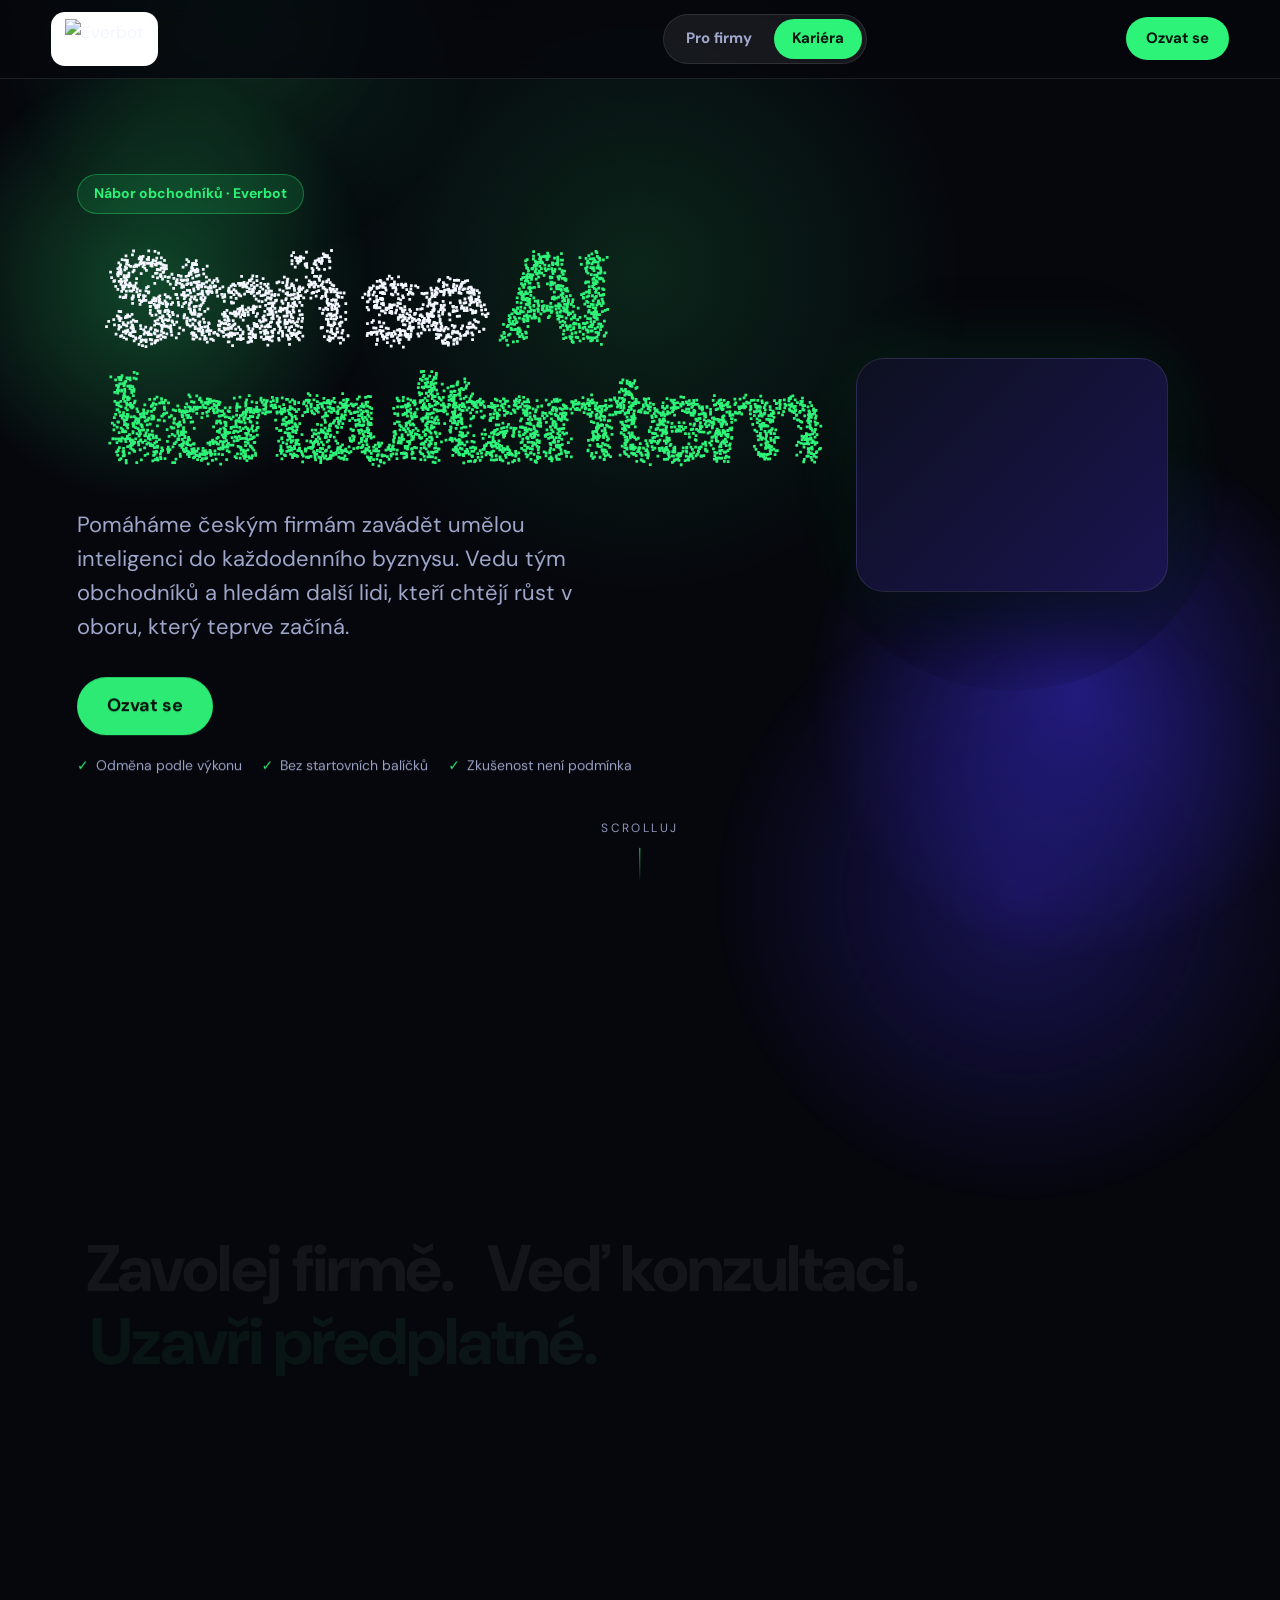
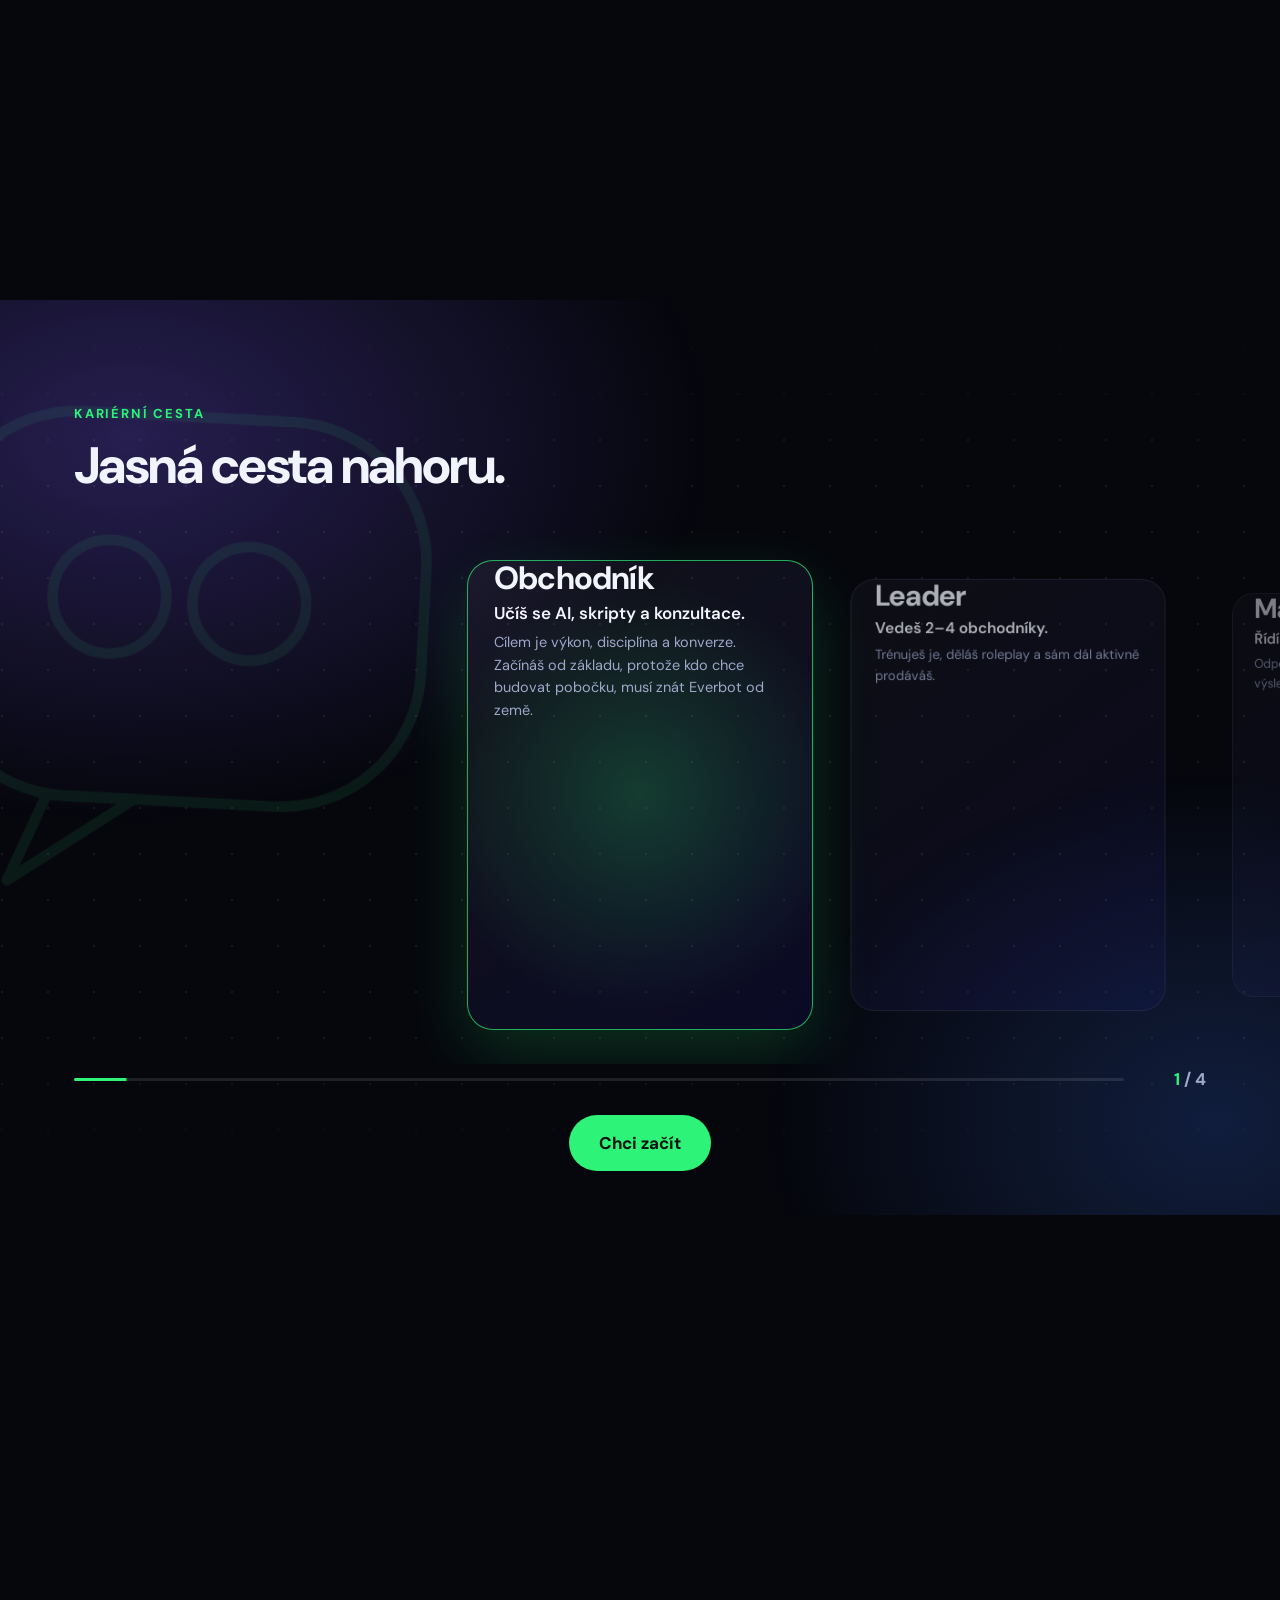
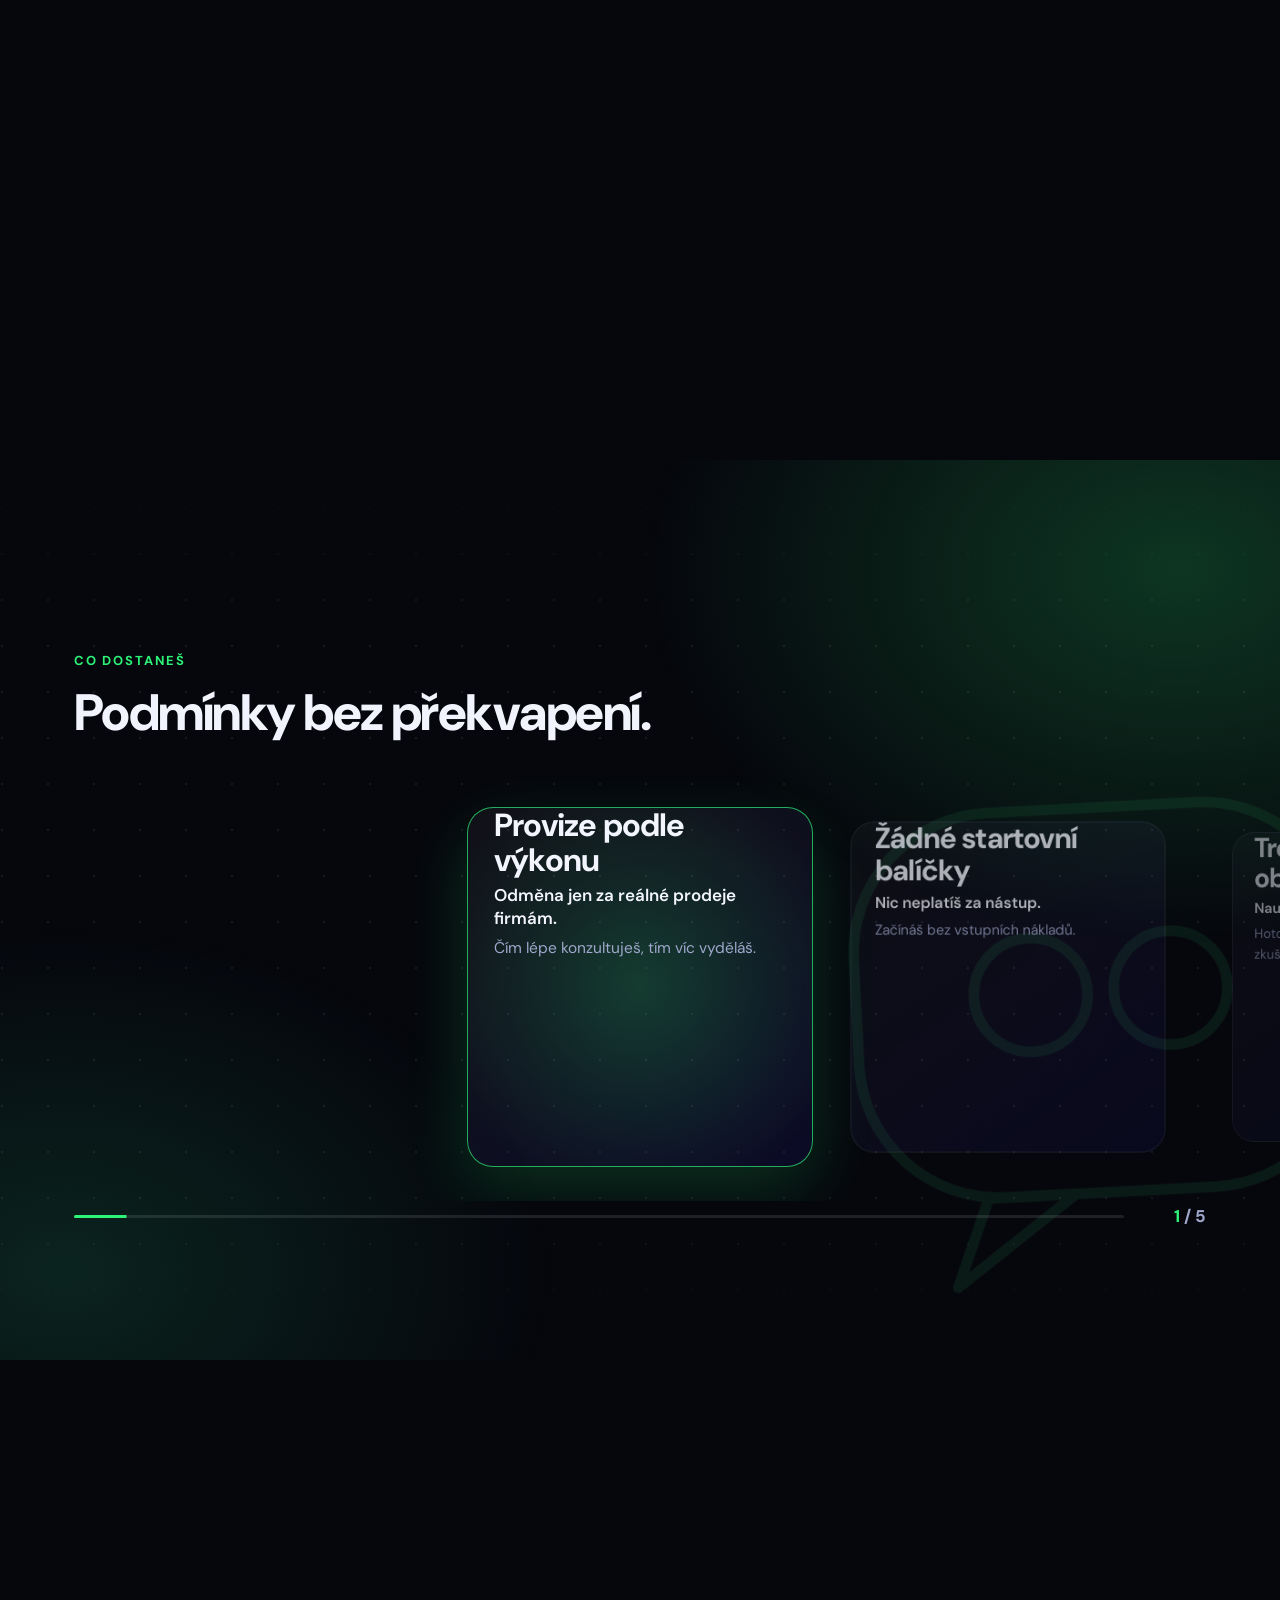
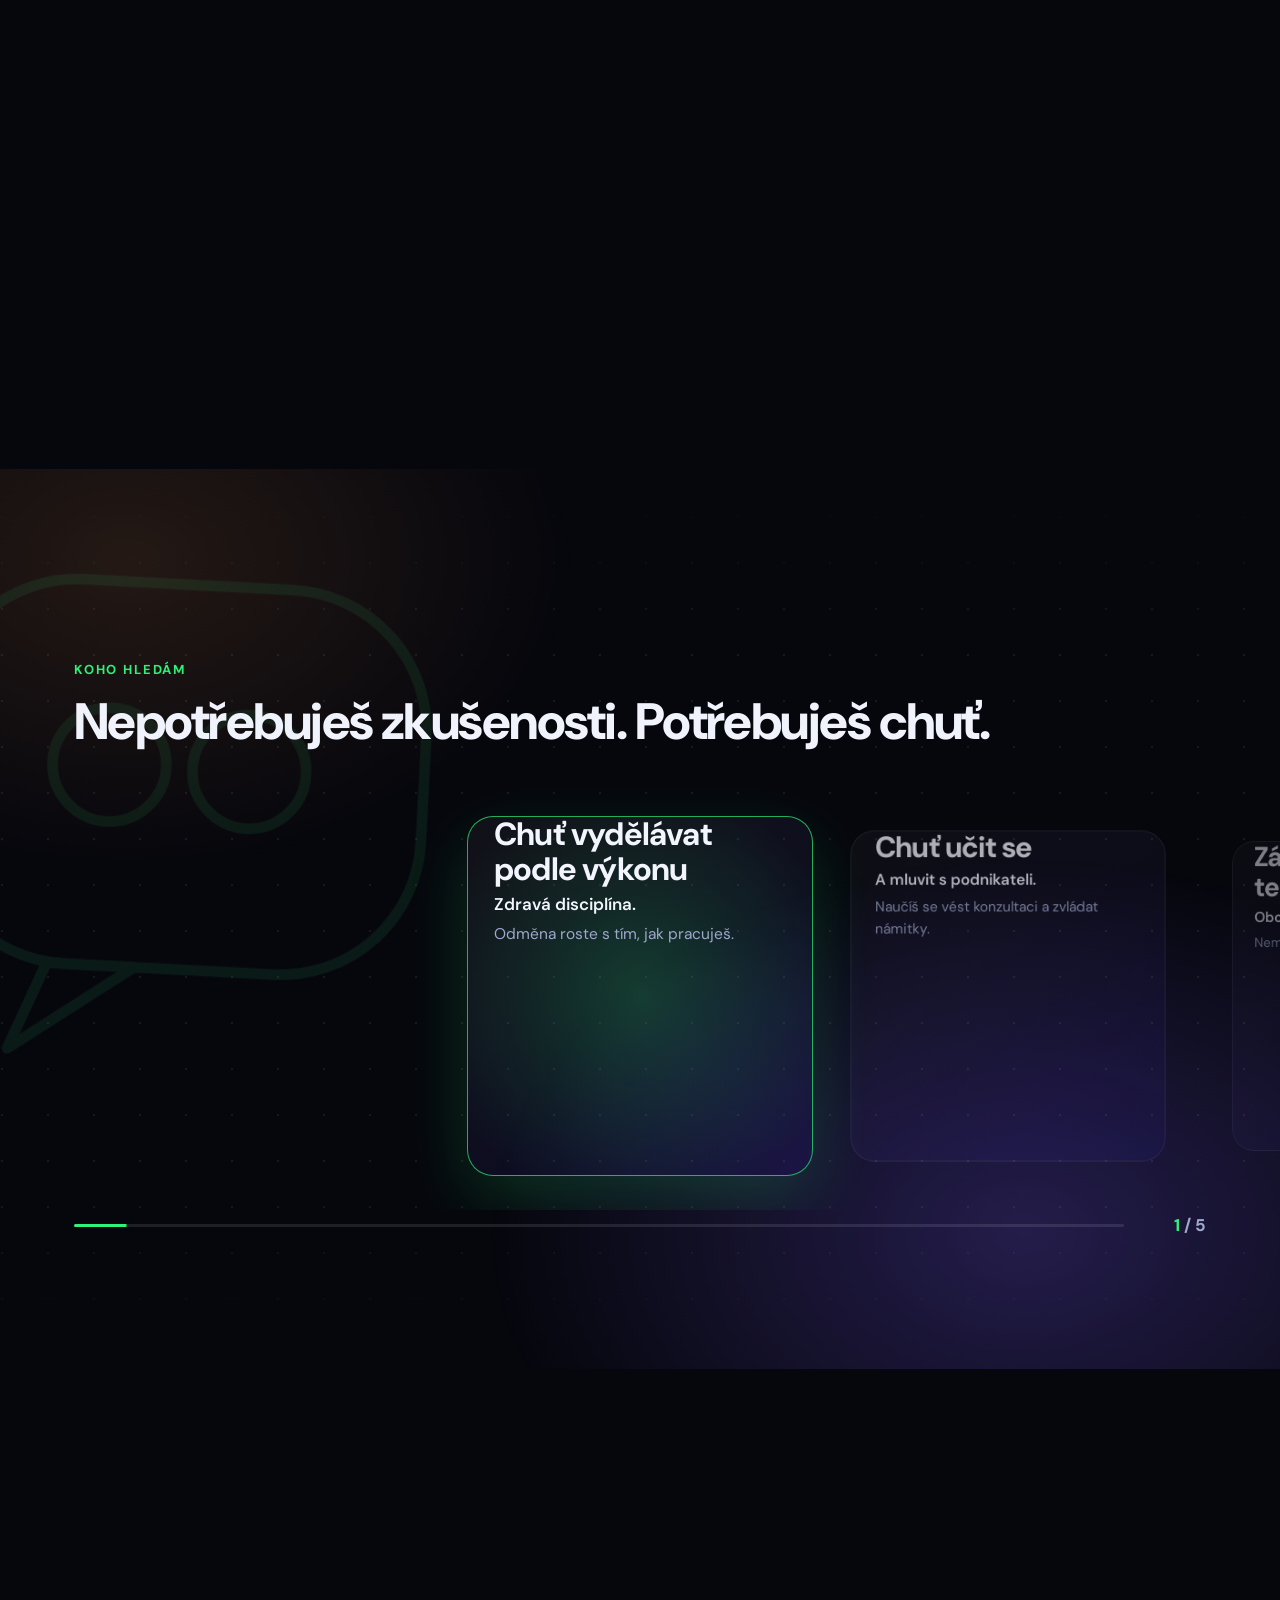
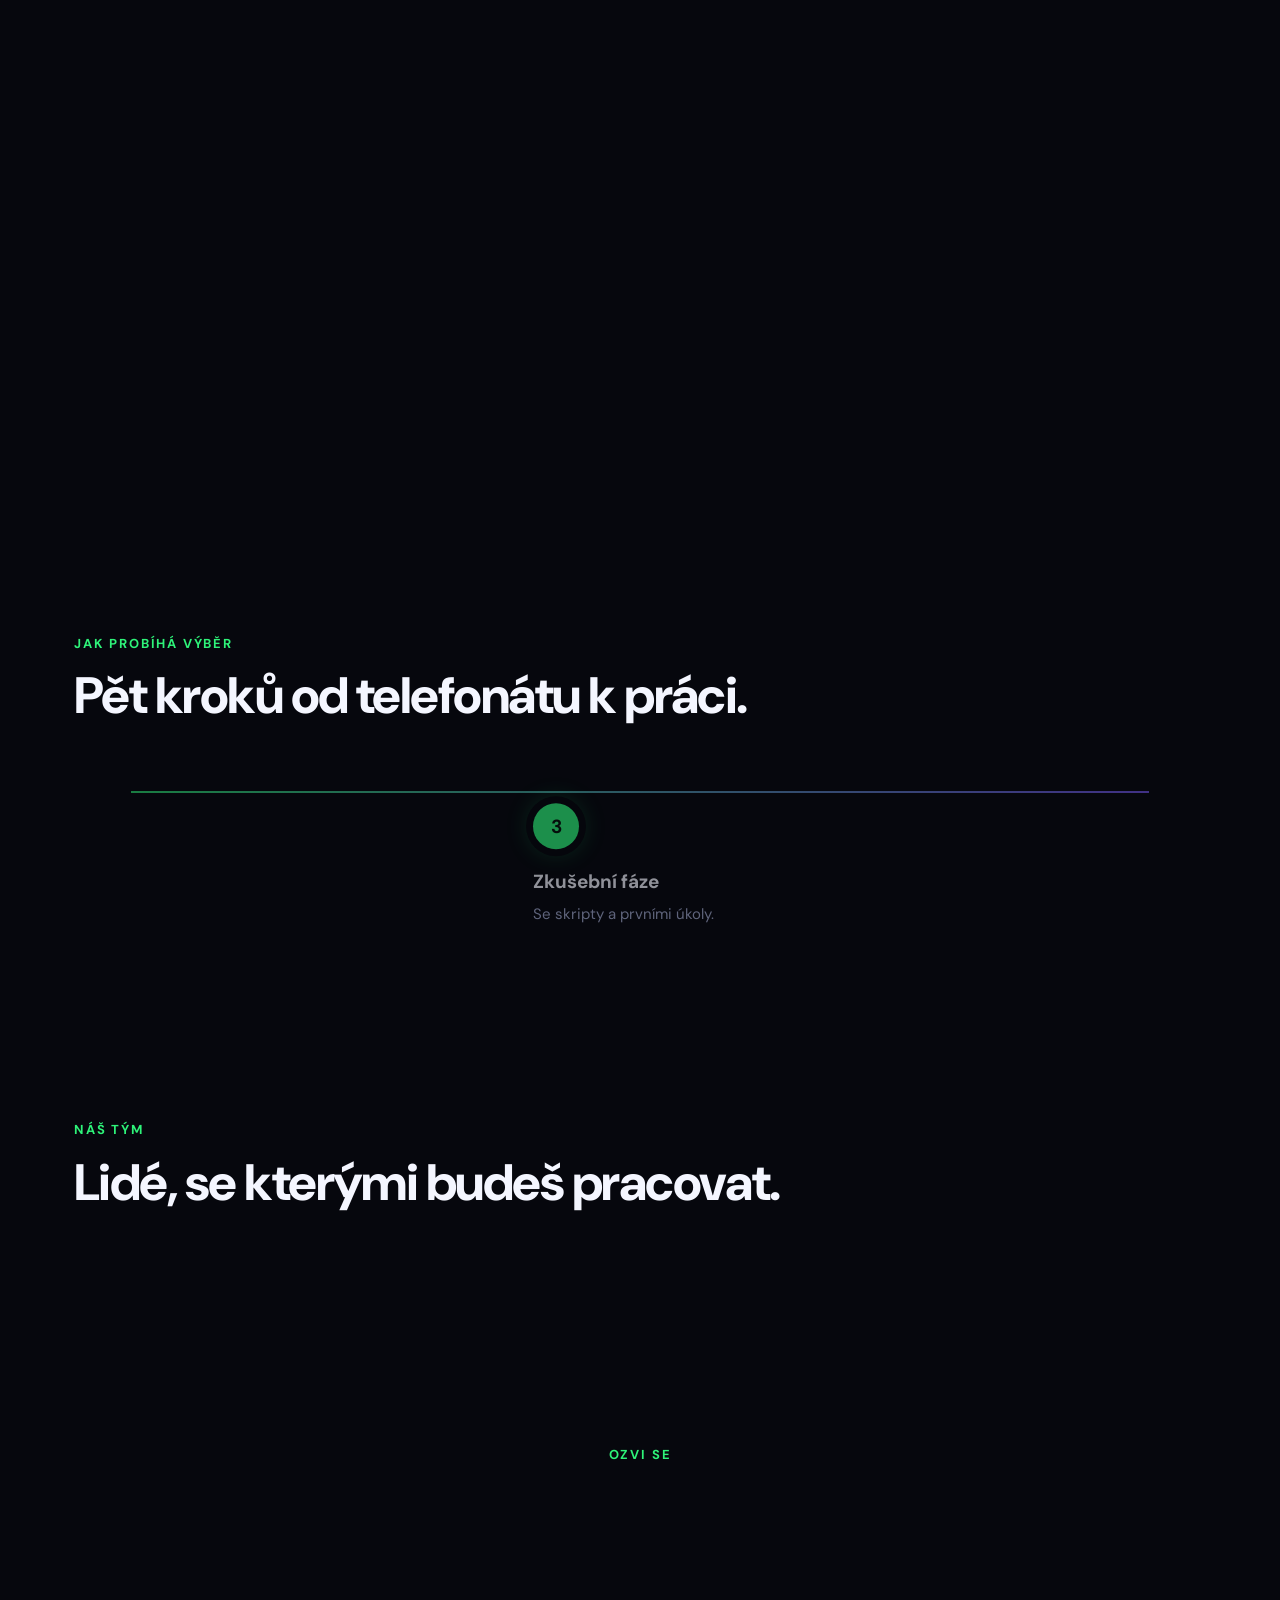
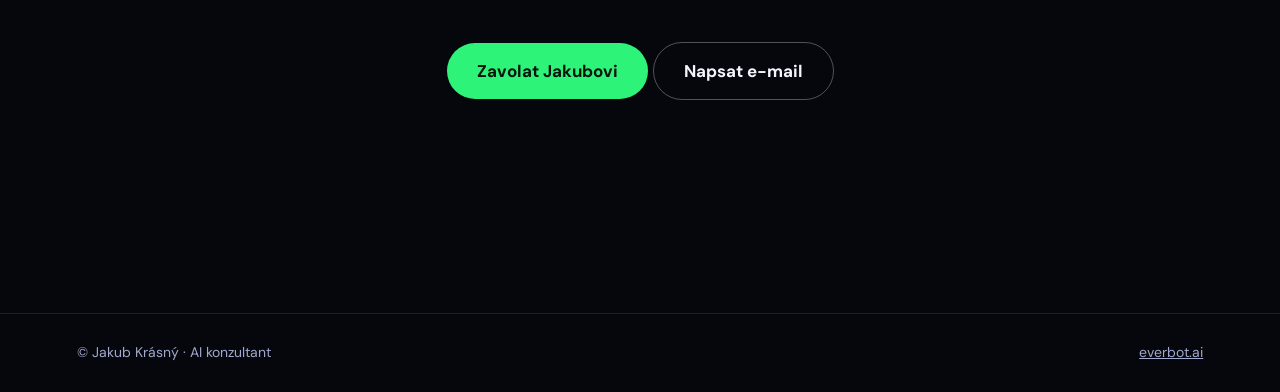
==== nabor/index.html @ e1b6919c "AI úvodní efekty: 3 přepracován (terminál + difuze fotky), nové 4 (prompt + streamování) a 5 (neuron" ====
<!doctype html>
<html lang="cs">
<head>
<script>document.documentElement.className="js"+(matchMedia("(prefers-reduced-motion: reduce)").matches?"":" fx");setTimeout(function(){var d=document.documentElement;if(d.classList.contains("fx")&&!d.classList.contains("fx-ok")){d.classList.add("fx-done");var h=document.querySelector(".hero");h&&h.classList.add("nm-on")}},7000)</script>
<meta charset="utf-8">
<meta name="viewport" content="width=device-width,initial-scale=1">
<title>Kariéra obchodníka v Everbotu | Jakub Krásný</title>
<meta name="description" content="Staň se AI konzultantem v Everbotu. Provizní odměna, žádné startovní balíčky, trénink a vedení. Ozvi se Jakubovi Krásnému.">
<link rel="preconnect" href="https://fonts.googleapis.com">
<link href="https://fonts.googleapis.com/css2?family=DM+Sans:opsz,wght@9..40,400;9..40,500;9..40,700;9..40,800&display=swap" rel="stylesheet">
<link rel="stylesheet" href="../style.css?v=1792840269">
</head>
<body class="career">
<div class="glow" id="glow"></div>
<div class="bgorb bg1"></div><div class="bgorb bg2"></div>
<header class="nav">
  <span class="brand"><span class="logo-pill"><img src="https://cdn.prod.website-files.com/687a7aa5675f8808a9abb066/6a19b7c041368805d1714b89_Group%2015725.svg" alt="Everbot" height="40"></span></span>
  <nav class="tabs" aria-label="Sekce webu"><a href="../">Pro firmy</a><a class="on" href="./">Kariéra</a></nav>
  <a class="btn btn-sm" href="#kontakt">Ozvat se</a>
</header>

<main>
<section class="hero" id="hero">
  <div class="orb o1"></div><div class="orb o2"></div>
  <div class="hero-text">
    <p class="pill" data-r>Nábor obchodníků · Everbot</p>
    <h1 data-r>Staň se <span class="g">AI konzultantem</span></h1>
    <p class="lead" data-r>Pomáháme českým firmám zavádět umělou inteligenci do každodenního byznysu. Vedu tým obchodníků a hledám další lidi, kteří chtějí růst v oboru, který teprve začíná.</p>
    <div data-r><a class="btn" href="#kontakt">Ozvat se</a><ul class="checks"><li>Odměna podle výkonu</li><li>Bez startovních balíčků</li><li>Zkušenost není podmínka</li></ul></div>
  </div>
  <div class="hero-photo" id="heroPhoto">
    <div class="ph"><img src="https://cdn.prod.website-files.com/687a7aa5675f8808a9abb066/6a1e159de09288351db7046e_Foto-1.webp" alt="Tým Everbot" onerror="this.parentNode.classList.add('empty')"></div>
  </div>
  <div class="scroll-cue">Scrolluj</div>
</section>

<section class="scene pin" id="demo">
  <div class="pin-inner">
    <p class="eyebrow">Náplň práce</p>
    <h2 class="big"><span class="w">Zavolej firmě.</span> <span class="w">Veď konzultaci.</span> <span class="w g">Uzavři předplatné.</span></h2>
    <div class="steps">
      <div class="step"><b>1</b><p>Obvoláš firmy a domluvíš s podnikateli online schůzky.</p></div>
      <div class="step"><b>2</b><p>Vedeš konzultace a ukážeš, jak jim Everbot ušetří čas a sníží náklady.</p></div>
      <div class="step"><b>3</b><p>Uzavíráš měsíční předplatná. Čistý konzultační prodej firmám, žádné obcházení domácností ani katalogy.</p></div>
    </div>
  </div>
</section>

<section class="scene railsec aud" id="cesta">
  <p class="eyebrow">Kariérní cesta</p>
  <h2>Jasná cesta nahoru.</h2>
  <div class="rtrack" id="cestatrack"><div class="bt" role="button" tabindex="0"><h3>Obchodník</h3><b>Učíš se AI, skripty a konzultace.</b><p>Cílem je výkon, disciplína a konverze. Začínáš od základu, protože kdo chce budovat pobočku, musí znát Everbot od země.</p></div><div class="bt" role="button" tabindex="0"><h3>Leader</h3><b>Vedeš 2–4 obchodníky.</b><p>Trénuješ je, děláš roleplay a sám dál aktivně prodáváš.</p></div><div class="bt" role="button" tabindex="0"><h3>Manažer pobočky</h3><b>Řídíš tým v regionu.</b><p>Odpovídáš za obrat a máš podíl na výsledcích.</p></div><div class="bt" role="button" tabindex="0"><h3>Partner</h3><b>Vedeš více regionů.</b><p>Rozšiřuješ pobočky a máš strategickou roli v celém Everbotu.</p></div></div>
  <div class="cta"><a class="btn" href="#kontakt">Chci začít</a></div>
</section>

<section class="scene railsec why" id="nabizim">
  <p class="eyebrow">Co dostaneš</p>
  <h2>Podmínky bez překvapení.</h2>
  <div class="rtrack" id="nabtrack"><div class="bt" role="button" tabindex="0"><h3>Provize podle výkonu</h3><b>Odměna jen za reálné prodeje firmám.</b><p>Čím lépe konzultuješ, tím víc vyděláš.</p></div><div class="bt" role="button" tabindex="0"><h3>Žádné startovní balíčky</h3><b>Nic neplatíš za nástup.</b><p>Začínáš bez vstupních nákladů.</p></div><div class="bt" role="button" tabindex="0"><h3>Trénink AI a obchodu</h3><b>Naučím tě konzultační prodej.</b><p>Hotové skripty, postupy a vedení od zkušených lidí.</p></div><div class="bt" role="button" tabindex="0"><h3>Čistý prodej firmám</h3><b>Žádné obcházení domácností.</b><p>Voláš podnikatelům a vedeš s nimi online konzultace.</p></div><div class="bt" role="button" tabindex="0"><h3>Prostor růst</h3><b>Obchodník, Leader, Manažer, Partner.</b><p>Jasná a transparentní cesta, bez odhadování.</p></div></div>
</section>

<section class="scene railsec reviews" id="koho">
  <p class="eyebrow">Koho hledám</p>
  <h2>Nepotřebuješ zkušenosti. Potřebuješ chuť.</h2>
  <div class="rtrack" id="kohotrack"><div class="bt" role="button" tabindex="0"><h3>Chuť vydělávat podle výkonu</h3><b>Zdravá disciplína.</b><p>Odměna roste s tím, jak pracuješ.</p></div><div class="bt" role="button" tabindex="0"><h3>Chuť učit se</h3><b>A mluvit s podnikateli.</b><p>Naučíš se vést konzultaci a zvládat námitky.</p></div><div class="bt" role="button" tabindex="0"><h3>Zájem o AI a technologie</h3><b>Obor, který teprve začíná.</b><p>Nemusíš být technik, stačí zvědavost.</p></div><div class="bt" role="button" tabindex="0"><h3>Motivace růst</h3><b>Obchodně i lidsky.</b><p>Hledám lidi, kteří chtějí posunout sebe i tým.</p></div><div class="bt" role="button" tabindex="0"><h3>Zkušenost není podmínka</h3><b>Je to jen výhoda.</b><p>Zaučím tě od nuly.</p></div></div>
</section>

<section class="scene tlsec" id="vyber">
  <p class="eyebrow">Jak probíhá výběr</p>
  <h2>Pět kroků od telefonátu k práci.</h2>
  <div class="tl"><div class="tstep" data-rv><b>1</b><h3>Krátký telefonát</h3><p>10–15 minut o tvé motivaci a zkušenostech.</p></div><div class="tstep" data-rv><b>2</b><h3>Online pohovor</h3><p>Seznámíme se a probereme, co hledáš.</p></div><div class="tstep" data-rv><b>3</b><h3>Zkušební fáze</h3><p>Se skripty a prvními úkoly.</p></div><div class="tstep" data-rv><b>4</b><h3>Nástup</h3><p>Jako obchodník nebo trainee.</p></div><div class="tstep" data-rv><b>5</b><h3>Růst</h3><p>Možnost postoupit na Leadra nebo Manažera.</p></div></div>
</section>

<section class="scene teamsec">
  <p class="eyebrow">Náš tým</p>
  <h2>Lidé, se kterými budeš pracovat.</h2>
  <div class="phtrack"><div class="phrow"><img src="https://cdn.prod.website-files.com/687a7aa5675f8808a9abb066/6a1e159de09288351db7046e_Foto-1.webp" alt="Tým Everbot" loading="lazy" onerror="this.remove()"><img src="https://cdn.prod.website-files.com/687a7aa5675f8808a9abb066/6a1e159bbaa68ee8ce7ba371_Foto-2.webp" alt="Tým Everbot" loading="lazy" onerror="this.remove()"><img src="https://cdn.prod.website-files.com/687a7aa5675f8808a9abb066/6a1e15b94766c5e7675c0395_Foto-3.webp" alt="Tým Everbot" loading="lazy" onerror="this.remove()"><img src="https://cdn.prod.website-files.com/687a7aa5675f8808a9abb066/6a1e15b9dd362c3e16a48ff7_Foto-4.webp" alt="Tým Everbot" loading="lazy" onerror="this.remove()"><img src="https://cdn.prod.website-files.com/687a7aa5675f8808a9abb066/6a1e15bf025ffc8ebc8c2e85_Foto-5.webp" alt="Tým Everbot" loading="lazy" onerror="this.remove()"><img src="https://cdn.prod.website-files.com/687a7aa5675f8808a9abb066/6a1e15b9ded44b1d3ac421a7_Foto-6.webp" alt="Tým Everbot" loading="lazy" onerror="this.remove()"><img src="https://cdn.prod.website-files.com/687a7aa5675f8808a9abb066/6a1e15b6b0cab90b2f935475_Foto-7.webp" alt="Tým Everbot" loading="lazy" onerror="this.remove()"><img src="https://cdn.prod.website-files.com/687a7aa5675f8808a9abb066/6a1e159dac954ff07c671542_Foto-8.webp" alt="Tým Everbot" loading="lazy" onerror="this.remove()"><img src="https://cdn.prod.website-files.com/687a7aa5675f8808a9abb066/6a1e159de09288351db7046e_Foto-1.webp" alt="Tým Everbot" loading="lazy" onerror="this.remove()"><img src="https://cdn.prod.website-files.com/687a7aa5675f8808a9abb066/6a1e159bbaa68ee8ce7ba371_Foto-2.webp" alt="Tým Everbot" loading="lazy" onerror="this.remove()"><img src="https://cdn.prod.website-files.com/687a7aa5675f8808a9abb066/6a1e15b94766c5e7675c0395_Foto-3.webp" alt="Tým Everbot" loading="lazy" onerror="this.remove()"><img src="https://cdn.prod.website-files.com/687a7aa5675f8808a9abb066/6a1e15b9dd362c3e16a48ff7_Foto-4.webp" alt="Tým Everbot" loading="lazy" onerror="this.remove()"><img src="https://cdn.prod.website-files.com/687a7aa5675f8808a9abb066/6a1e15bf025ffc8ebc8c2e85_Foto-5.webp" alt="Tým Everbot" loading="lazy" onerror="this.remove()"><img src="https://cdn.prod.website-files.com/687a7aa5675f8808a9abb066/6a1e15b9ded44b1d3ac421a7_Foto-6.webp" alt="Tým Everbot" loading="lazy" onerror="this.remove()"><img src="https://cdn.prod.website-files.com/687a7aa5675f8808a9abb066/6a1e15b6b0cab90b2f935475_Foto-7.webp" alt="Tým Everbot" loading="lazy" onerror="this.remove()"><img src="https://cdn.prod.website-files.com/687a7aa5675f8808a9abb066/6a1e159dac954ff07c671542_Foto-8.webp" alt="Tým Everbot" loading="lazy" onerror="this.remove()"></div></div>
</section>

<section class="scene book" id="kontakt">
  <p class="eyebrow">Ozvi se</p>
  <h2>Pojďme si promluvit.</h2>
  <p class="sub">Zavolej nebo napiš. Domluvíme krátký telefonát a řeknu ti vše, co potřebuješ vědět.</p>
  <div class="cta"><a class="btn" href="tel:+420733173863">Zavolat Jakubovi</a> <a class="btn ghost" href="mailto:jakub.krasny@everbot.ai?subject=Zaj%C3%ADm%C3%A1 mě práce obchodníka">Napsat e-mail</a></div>
  <p class="contact">Tel. <a href="tel:+420733173863">733 173 863</a> · <a href="mailto:jakub.krasny@everbot.ai">jakub.krasny@everbot.ai</a></p>
  <p class="contact">Víc o pozici najdeš i na <a href="https://everbot.ai/kariera" target="_blank" rel="noopener">everbot.ai/kariera ↗</a></p>
</section>
</main>
<footer>
  <span>© Jakub Krásný · AI konzultant</span>
  <a href="https://everbot.ai" target="_blank" rel="noopener">everbot.ai</a>
</footer>
<a class="fab" href="#kontakt">Ozvat se</a>
<script src="../vendor/gsap.min.js?v=1792840269"></script>
<script src="../vendor/ScrollTrigger.min.js?v=1792840269"></script>
<script src="../fx.js?v=1792840269"></script>
<script src="../main.js?v=1792840269"></script>
</body>
</html>
---- style.css ----
:root{--bg:#06070d;--bg2:#0d1020;--fg:#f4f6ff;--mut:#a0a8cc;--g:#2ef379;--g2:#2ef3a0;--card:rgba(255,255,255,.05);--bd:rgba(255,255,255,.1);--max:1180px}
*{box-sizing:border-box;margin:0}
html{scroll-behavior:smooth;scroll-padding-top:90px}
body{background:var(--bg);color:var(--fg);font-family:"DM Sans",system-ui,sans-serif;font-size:17px;line-height:1.55;overflow-x:hidden;-webkit-font-smoothing:antialiased}
a{color:inherit}
main{position:relative;z-index:1}

/* glow following cursor */
.glow{position:fixed;left:0;top:0;width:760px;height:760px;margin:-380px 0 0 -380px;pointer-events:none;z-index:0;transform:translate3d(50vw,30vh,0);background:radial-gradient(circle,rgba(46,243,121,.13),transparent 62%);will-change:transform}

/* nav */
.nav{position:fixed;top:0;left:0;right:0;z-index:30;display:flex;align-items:center;justify-content:flex-end;gap:18px;padding:12px max(16px,4vw);background:rgba(6,7,13,.8);backdrop-filter:blur(12px);-webkit-backdrop-filter:blur(12px);border-bottom:1px solid var(--bd)}
.brand{margin-right:auto}
.logo-pill{display:inline-flex;background:#fff;border-radius:14px;padding:7px 14px}
.logo-pill img{display:block;height:40px;width:auto}
.link-nav{text-decoration:none;color:var(--fg);font-size:15px}.link-nav:hover{color:var(--g)}
.btn{display:inline-block;background:var(--g);color:#06140c;font-weight:700;padding:15px 30px;border-radius:999px;text-decoration:none;transition:transform .3s cubic-bezier(.2,.8,.2,1),box-shadow .3s;will-change:transform}
.btn:hover{transform:translateY(-2px);box-shadow:0 12px 40px rgba(46,243,121,.4)}
.btn-sm{padding:10px 20px;font-size:15px}

/* type */
.eyebrow{color:var(--g);font-weight:700;letter-spacing:.14em;text-transform:uppercase;font-size:13px;margin-bottom:14px}
h1{font-size:clamp(52px,8.5vw,116px);line-height:.96;font-weight:800;letter-spacing:-.04em}
h2{font-size:clamp(30px,4vw,52px);line-height:1.1;font-weight:800;letter-spacing:-.03em;max-width:860px}
h2.big{font-size:clamp(34px,5.4vw,76px);line-height:1.05}
.g{background:linear-gradient(90deg,var(--g),#7cf7d0);-webkit-background-clip:text;background-clip:text;color:transparent}
.sub{color:var(--mut);margin:14px 0 34px;max-width:640px}
.link{display:inline-block;margin-top:34px;color:var(--g);text-decoration:none;font-weight:700}.link:hover{text-decoration:underline}

/* layout */
.scene{max-width:var(--max);margin:0 auto;padding:100px 24px}
.scene>h2{margin-bottom:8px}

/* hero */
.hero{min-height:100vh;display:grid;grid-template-columns:1.1fr .9fr;align-items:center;gap:48px;max-width:1320px;margin:0 auto;padding:120px 24px 70px;position:relative}
.orb{position:absolute;border-radius:50%;pointer-events:none;will-change:transform}
.o1{width:460px;height:460px;top:6%;left:-6%;background:radial-gradient(circle,rgba(46,243,121,.28),transparent 68%)}
.o2{width:560px;height:560px;bottom:-8%;right:-6%;background:radial-gradient(circle,rgba(58,43,214,.5),transparent 68%)}
.hero-text,.hero-photo{position:relative;z-index:1}
.pill{display:inline-block;background:rgba(46,243,121,.12);color:var(--g);border:1px solid rgba(46,243,121,.35);padding:8px 16px;border-radius:999px;font-weight:700;font-size:14px;margin-bottom:24px}
.lead{font-size:clamp(18px,1.8vw,22px);color:var(--mut);max-width:500px;margin:24px 0 32px}
.hero .btn{font-size:18px}
.checks{list-style:none;padding:0;display:flex;flex-wrap:wrap;gap:6px 20px;margin-top:20px;color:var(--mut);font-size:14px}
.checks li::before{content:"✓";color:var(--g);font-weight:800;margin-right:7px}
.hero-photo{perspective:1100px}
.ph{border-radius:28px;overflow:hidden;border:1px solid var(--bd);background:linear-gradient(135deg,var(--bg2),#1a1450);aspect-ratio:3/4;max-height:74vh;margin-left:auto;box-shadow:0 40px 100px rgba(0,0,0,.6),0 0 80px rgba(46,243,121,.12);will-change:transform}
.ph img{width:100%;height:100%;object-fit:cover;display:block}
.ph.empty img{display:none}
.ph.wide{aspect-ratio:16/10;max-height:none;margin:0}
.mascot{position:absolute;left:-26px;bottom:12%;z-index:3;display:flex;align-items:flex-end;gap:10px;animation:bob 4.5s ease-in-out infinite}
.bubble{background:#fff;color:#1d135e;font-weight:700;font-size:14px;padding:10px 14px;border-radius:16px 16px 16px 4px;white-space:nowrap;box-shadow:0 10px 30px rgba(0,0,0,.35)}
@keyframes bob{50%{transform:translateY(-10px)}}
.pupil{transition:transform .1s linear}
.scroll-cue{position:absolute;bottom:22px;left:50%;transform:translateX(-50%);color:var(--mut);font-size:12px;letter-spacing:.2em;text-transform:uppercase;text-align:center}
.scroll-cue::after{content:"";display:block;width:1px;height:34px;background:linear-gradient(var(--g),transparent);margin:10px auto 0}
.js .hero-text>*{opacity:0;transform:translateY(26px);animation:in 1s cubic-bezier(.2,.8,.2,1) forwards}
.js .hero-text>*:nth-child(1){animation-delay:.1s}.js .hero-text>*:nth-child(2){animation-delay:.22s}.js .hero-text>*:nth-child(3){animation-delay:.34s}.js .hero-text>*:nth-child(4){animation-delay:.46s}
.js .hero-photo{opacity:0;animation:in 1.2s .2s cubic-bezier(.2,.8,.2,1) forwards}
@keyframes in{to{opacity:1;transform:none}}

/* models marquee */
.models{text-align:center;padding:10px 0 20px;overflow:hidden;position:relative;z-index:1}
.models p{color:var(--mut);margin-bottom:16px;font-size:15px}
.track{overflow:hidden;-webkit-mask-image:linear-gradient(90deg,transparent,#000 10%,#000 90%,transparent);mask-image:linear-gradient(90deg,transparent,#000 10%,#000 90%,transparent)}
.row{display:flex;width:max-content;animation:slide 38s linear infinite;will-change:transform}
.row span{margin-right:14px;padding:11px 22px;border-radius:14px;border:1px solid var(--bd);background:var(--card);font-weight:700;white-space:nowrap}
@keyframes slide{from{transform:translate3d(0,0,0)}to{transform:translate3d(-50%,0,0)}}

/* reveal */
.js [data-rv]{opacity:0;transform:translateY(34px);transition:opacity .9s cubic-bezier(.2,.8,.2,1),transform .9s cubic-bezier(.2,.8,.2,1);transition-delay:var(--d,0s)}
.js [data-rv].in{opacity:1;transform:none}
.js [data-rv].done{transition-delay:0s}

/* steps */
.steps{display:grid;grid-template-columns:repeat(3,1fr);gap:18px;margin-top:44px}
.step{background:var(--card);border:1px solid var(--bd);border-radius:24px;padding:28px}
.step b{display:inline-grid;place-items:center;width:38px;height:38px;border-radius:50%;background:var(--g);color:#06140c;margin-bottom:14px}
.step p{color:#d5daf2}

/* bento */
.bento{display:grid;grid-template-columns:repeat(4,1fr);grid-auto-rows:minmax(200px,auto);gap:16px;margin-top:40px}
.bt,.sc{--mx:50%;--my:50%;position:relative;overflow:hidden;display:flex;flex-direction:column;gap:8px;padding:26px;border-radius:26px;text-decoration:none;color:var(--fg);background:linear-gradient(145deg,rgba(255,255,255,.05),rgba(58,43,214,.13));border:1px solid var(--bd);transition:border-color .4s,box-shadow .4s,opacity .9s cubic-bezier(.2,.8,.2,1),transform .9s cubic-bezier(.2,.8,.2,1)}
.bt::before,.sc::before{content:"";position:absolute;inset:0;background:radial-gradient(360px circle at var(--mx) var(--my),rgba(46,243,121,.2),transparent 60%);opacity:0;transition:opacity .4s;pointer-events:none}
.bt:hover::before,.bt.lit::before,.sc:hover::before{opacity:1}
.bt:hover,.bt.lit,.sc:hover{border-color:rgba(46,243,121,.65);box-shadow:0 20px 60px rgba(46,243,121,.14)}
.bt>*,.sc>*{position:relative}
.bt.b1{grid-column:span 2;grid-row:span 2;padding:34px;background:linear-gradient(145deg,rgba(46,243,121,.14),rgba(58,43,214,.22))}
.bt.b6,.bt.b7{grid-column:span 2}
.bi{font-size:13px;font-weight:800;letter-spacing:.14em;color:var(--g)}
.bt h3{font-size:clamp(20px,1.9vw,25px);letter-spacing:-.02em;line-height:1.15}
.bt.b1 h3{font-size:clamp(28px,3.4vw,46px);letter-spacing:-.03em;line-height:1.05;margin-top:auto}
.bt b{font-weight:600;line-height:1.35}.bt.b1 b{font-size:clamp(17px,1.5vw,21px)}
.bt p,.sc p{color:var(--mut);font-size:15.5px}
.go{margin-top:auto;padding-top:8px;color:var(--g);font-weight:700;font-size:14px;opacity:.75;transition:opacity .3s,transform .3s}
.bt:hover .go,.bt.lit .go,.sc:hover .go{opacity:1;transform:translateX(5px)}
.bt.b1 .go{margin-top:12px}

/* why grid */
.why-grid{display:grid;grid-template-columns:repeat(6,1fr);gap:16px;margin-top:40px}
.sc{grid-column:span 2;min-height:250px;padding:30px}
.sc:nth-child(1){grid-column:span 4;background:linear-gradient(145deg,rgba(46,243,121,.14),rgba(58,43,214,.22))}
.sc:nth-child(2){grid-column:span 2}
.sc:nth-child(5){grid-column:span 6;min-height:190px}
.sn{font-size:clamp(34px,4.4vw,60px);font-weight:800;letter-spacing:-.05em;line-height:1;background:linear-gradient(90deg,var(--g),#7cf7d0);-webkit-background-clip:text;background-clip:text;color:transparent}
.sc h3{font-size:clamp(20px,2vw,28px);letter-spacing:-.02em;line-height:1.15;margin-top:6px}
.sc>div{display:flex;flex-direction:column;gap:8px;flex:1}
.stats{display:grid;grid-template-columns:repeat(5,1fr);gap:10px;margin:50px 0 0;text-align:center}
.stats div{padding:10px;border-right:1px solid var(--bd)}.stats div:last-child{border:0}
.stats b{display:block;font-size:clamp(24px,3vw,40px);letter-spacing:-.03em}
.stats span{color:var(--mut);font-size:14px}

/* stage */
.stage-wrap{display:grid;grid-template-columns:1.2fr 1fr;gap:48px;align-items:center}
.stage-text p{color:var(--mut);margin-top:18px;font-size:19px}

/* reviews */
.reviews>h2{margin-bottom:34px}
.rgrid{display:grid;grid-template-columns:1.4fr 1fr;gap:16px;margin-bottom:80px}
.feature{position:relative;overflow:hidden;display:grid;grid-template-columns:auto 1fr;gap:24px;align-items:start;padding:clamp(24px,3.4vw,44px);border-radius:28px;background:linear-gradient(135deg,rgba(46,243,121,.14),rgba(58,43,214,.2));border:1px solid var(--bd)}
.avatar{width:68px;height:68px;border-radius:50%;display:grid;place-items:center;background:var(--g);color:#06140c;font-weight:800;font-size:22px;box-shadow:0 0 40px rgba(46,243,121,.4)}
.feature blockquote{font-size:clamp(19px,2.1vw,27px);line-height:1.4;font-weight:500;letter-spacing:-.01em;margin:8px 0 16px}
.feature mark{background:linear-gradient(transparent 62%,rgba(46,243,121,.45) 62%);color:inherit;padding:0 2px}
.feature figcaption{color:var(--mut);font-size:15px}.feature figcaption b{color:var(--fg)}
.stars{color:var(--g);letter-spacing:2px;font-size:14px}
.links{display:flex;flex-wrap:wrap;gap:10px;margin-top:14px}
.links a{color:var(--g);font-weight:700;font-size:14px;text-decoration:none;padding:7px 14px;border-radius:999px;border:1px solid var(--bd);background:rgba(255,255,255,.04);transition:background .3s,border-color .3s}
.links a:hover{background:rgba(46,243,121,.14);border-color:var(--g)}
.links:empty{display:none}
.refcol{display:grid;gap:12px}
.card{background:var(--card);border:1px solid var(--bd);border-radius:22px;padding:22px 24px;transition:border-color .4s,box-shadow .4s,opacity .9s cubic-bezier(.2,.8,.2,1),transform .9s cubic-bezier(.2,.8,.2,1)}
.card:hover{border-color:var(--g);box-shadow:0 16px 50px rgba(46,243,121,.12)}
.card p{color:var(--mut);margin-top:8px;font-size:15px}
.rhead{display:flex;align-items:center;gap:12px;margin-top:10px}.rhead h3{font-size:19px}
.av{display:inline-grid;place-items:center;width:42px;height:42px;border-radius:50%;background:linear-gradient(135deg,var(--g),#7cf7d0);color:#06140c;font-weight:800;font-size:14px;flex:none}
.sub-eyebrow,.score{text-align:center}
.score{display:flex;justify-content:center;align-items:baseline;gap:8px;margin:4px 0 30px}
.num{font-size:clamp(70px,10vw,130px);font-weight:800;letter-spacing:-.05em;line-height:1}
.of{font-size:26px;color:var(--mut)}
.bigs{padding:32px clamp(20px,4vw,44px);border-radius:26px;text-align:center;background:linear-gradient(135deg,rgba(46,243,121,.1),rgba(58,43,214,.18));border:1px solid var(--bd);margin-bottom:30px}
.bigs-t{font-size:clamp(20px,2.4vw,30px);font-weight:800;letter-spacing:-.02em;margin-bottom:20px}
.bigrow{display:flex;flex-wrap:wrap;justify-content:center;gap:10px}
.bigrow span{padding:12px 24px;border-radius:14px;background:rgba(255,255,255,.06);border:1px solid var(--bd);font-weight:800;font-size:clamp(15px,1.7vw,20px);transition:border-color .3s,background .3s}
.bigrow span:hover{border-color:var(--g);background:rgba(46,243,121,.12)}
.qwall{margin:0 calc(50% - 50vw);overflow:hidden;-webkit-mask-image:linear-gradient(90deg,transparent,#000 8%,#000 92%,transparent);mask-image:linear-gradient(90deg,transparent,#000 8%,#000 92%,transparent)}
.qrow{display:flex;width:max-content;animation:slide 80s linear infinite;will-change:transform}
.qwall:hover .qrow{animation-play-state:paused}
.qc{flex:0 0 auto;width:360px;margin-right:16px;padding:26px;border-radius:24px;background:var(--card);border:1px solid var(--bd);display:flex;flex-direction:column;gap:14px;transition:border-color .3s}
.qc:hover{border-color:var(--g)}
.qc blockquote{font-size:18px;line-height:1.4;font-weight:500}
.qc figcaption{display:flex;align-items:center;gap:12px;margin-top:auto}.qc figcaption b{display:block}.qc figcaption small{color:var(--mut)}
.reviews>.link{display:block;text-align:center}

/* media + news */
.mcards{display:grid;grid-template-columns:repeat(4,1fr);gap:16px;margin-top:36px}
.mc,.nc{display:flex;flex-direction:column;gap:10px;background:var(--card);border:1px solid var(--bd);border-radius:24px;padding:24px;text-decoration:none;color:var(--fg);transition:border-color .4s,box-shadow .4s,opacity .9s cubic-bezier(.2,.8,.2,1),transform .9s cubic-bezier(.2,.8,.2,1)}
.mc:hover,.nc:hover{border-color:var(--g);box-shadow:0 18px 50px rgba(46,243,121,.14)}
.mc.hl{grid-column:span 2;background:linear-gradient(135deg,rgba(46,243,121,.14),rgba(58,43,214,.2))}
.mc h3{font-size:19px;line-height:1.25}.mc.hl h3{font-size:clamp(24px,2.8vw,34px)}.mc p{color:var(--mut)}
.tag{color:var(--g);font-size:12px;letter-spacing:.12em;text-transform:uppercase;font-weight:700}
.more{margin-top:auto;color:var(--g);font-weight:700;font-size:14px}
.ncards{display:grid;grid-template-columns:repeat(4,1fr);gap:16px;margin:36px 0 6px}
.nc small{color:var(--mut)}.nc h3{font-size:17px;line-height:1.3}

/* free + booking */
.free{text-align:center}.free h2{margin:0 auto}.free .sub{margin:16px auto 30px}
.book{text-align:center}.book h2{margin:0 auto}.book .sub{margin:14px auto 30px}
.cal-box{max-width:1000px;margin:0 auto;border-radius:26px;overflow:hidden;border:1px solid var(--bd);box-shadow:0 0 110px rgba(46,243,121,.1);background:#111}
.cal-box iframe{width:100%;height:720px;border:0;display:block}
.contact{margin-top:30px;color:var(--mut)}.contact a{color:var(--g);font-weight:700;text-decoration:none}.contact a:hover{text-decoration:underline}
footer{position:relative;z-index:1;display:flex;justify-content:space-between;padding:28px max(16px,6vw);border-top:1px solid var(--bd);color:var(--mut);font-size:14px}
footer a{color:var(--mut)}
.fab{display:none}

/* responsive */
@media(max-width:1000px){.bento{grid-template-columns:1fr 1fr}.bt.b1{grid-column:span 2}.mcards,.ncards{grid-template-columns:1fr 1fr}.rgrid{grid-template-columns:1fr}.why-grid{grid-template-columns:1fr 1fr}.sc,.sc:nth-child(1),.sc:nth-child(2){grid-column:span 1}.sc:nth-child(1),.sc:nth-child(5){grid-column:span 2}}
@media(max-width:860px){.hero{grid-template-columns:1fr;padding-top:110px;gap:30px}.ph{margin:0 auto;max-height:60vh}.steps{grid-template-columns:1fr}.stage-wrap{grid-template-columns:1fr}.stats{grid-template-columns:1fr 1fr}.stats div{border:0}.mascot{left:8px;bottom:6%}.logo-pill img{height:32px}.scene{padding:72px 18px}.scroll-cue{display:none}}
@media(max-width:600px){.bento,.mcards,.ncards,.why-grid{grid-template-columns:1fr}.bt.b1,.bt.b6,.bt.b7,.mc.hl,.sc:nth-child(1),.sc:nth-child(5){grid-column:auto}.bt.b1{grid-row:auto}.feature{grid-template-columns:1fr}.qc{width:290px}.link-nav{display:none}.cal-box iframe{height:760px}
.fab{display:block;position:fixed;left:16px;right:16px;bottom:14px;z-index:40;text-align:center;background:var(--g);color:#06140c;font-weight:700;padding:15px;border-radius:999px;text-decoration:none;box-shadow:0 10px 40px rgba(0,0,0,.5)}footer{padding-bottom:90px}}
@media(prefers-reduced-motion:reduce){html{scroll-behavior:auto}.row,.qrow,.mascot{animation:none}.js [data-rv],.js .hero-text>*,.js .hero-photo{opacity:1;transform:none;animation:none;transition:none}}
.feature{align-content:center}.sc:nth-child(5){min-height:150px}

/* v5 */
.hero{max-width:none;padding:120px max(16px,6vw) 70px}
h1{font-size:clamp(56px,10vw,140px)}
.pin{min-height:100vh;display:flex;align-items:center;max-width:none;padding:100px max(16px,6vw)}
.pin-inner{width:100%;max-width:1200px;margin:0 auto}
.w{display:inline-block}
.steps{margin-top:56px}
.cta{text-align:center;margin-top:40px}
.bt h3{font-size:clamp(22px,2vw,28px)}
.bt.b1 h3{margin-top:auto}
.sc{min-height:210px;justify-content:flex-end}
.sc h3{font-size:clamp(24px,2.4vw,34px);margin-top:0}
.sc>div{flex:0 0 auto}
.bt,.sc{cursor:pointer}
/* proč já */
.stage{max-width:1500px;padding:120px max(16px,5vw)}
.stage-wrap{gap:64px;grid-template-columns:1.25fr 1fr}
.stage .ph.wide{border-radius:32px;box-shadow:0 40px 120px rgba(0,0,0,.6),0 0 100px rgba(46,243,121,.14)}
.stage-text h2{font-size:clamp(32px,4.4vw,62px);line-height:1.05}
.stage-text p{font-size:clamp(17px,1.6vw,21px)}
.js .stage .ph.wide[data-rv]{opacity:1;transform:none;clip-path:inset(0 100% 0 0 round 32px);transition:clip-path 1.6s cubic-bezier(.7,0,.2,1)}
.js .stage .ph.wide[data-rv].in{clip-path:inset(0 0 0 0 round 32px)}
@media(max-width:860px){.pin{min-height:auto;padding:72px 18px}.stage-wrap{grid-template-columns:1fr;gap:30px}}

.sc:nth-child(5){grid-column:span 2!important;min-height:210px}
@media(max-width:1000px){.sc:nth-child(5){grid-column:span 2!important}}@media(max-width:600px){.sc:nth-child(5){grid-column:auto!important}}

.bgorb{position:fixed;border-radius:50%;pointer-events:none;z-index:0;will-change:transform}
.bg1{width:520px;height:520px;left:-10%;top:100vh;background:radial-gradient(circle,rgba(46,243,121,.16),transparent 68%)}
.bg2{width:640px;height:640px;right:-12%;top:140vh;background:radial-gradient(circle,rgba(58,43,214,.35),transparent 68%)}
.track,.qwall{will-change:transform}
.stage .ph img{will-change:transform}

.rip{position:absolute!important;border-radius:50%;background:radial-gradient(circle,rgba(46,243,121,.45),rgba(46,243,121,0) 65%);transform:scale(0);animation:rip .9s cubic-bezier(.2,.7,.2,1) forwards;pointer-events:none;z-index:0}
@keyframes rip{to{transform:scale(1);opacity:0}}
.bt.flash,.sc.flash{animation:flash .8s ease-out}
@keyframes flash{0%{box-shadow:0 0 0 0 rgba(46,243,121,.7)}100%{box-shadow:0 0 0 26px rgba(46,243,121,0)}}
.bt.sel,.sc.sel{border-color:var(--g);background:linear-gradient(145deg,rgba(46,243,121,.2),rgba(58,43,214,.2));box-shadow:0 18px 60px rgba(46,243,121,.2)}
.bt.sel::before,.sc.sel::before{opacity:1}
.bt:focus-visible,.sc:focus-visible{outline:2px solid var(--g);outline-offset:3px}

/* ===== v6: karusely (rail) – jedna velikost karet, posun se scrollem ===== */
.railsec{max-width:none;padding:104px 0 44px;display:flex;flex-direction:column;justify-content:center;min-height:100vh;position:relative}
.railsec>.eyebrow,.railsec>h2,.railsec>.cta,.rail-ui{width:100%;max-width:var(--max);margin-left:auto;margin-right:auto;padding-left:24px;padding-right:24px}
.railsec>h2{margin-bottom:6px}
.rail{margin-top:34px;overflow-x:auto;scroll-snap-type:x mandatory;scrollbar-width:none;padding:26px 0 34px;perspective:1400px}
.rail::-webkit-scrollbar{display:none}
.rail.pinned{overflow:hidden}
.rtrack{display:flex!important;gap:22px;width:max-content;margin:0!important;padding:0 max(24px,calc((100vw - var(--max))/2 + 24px));grid-template-columns:none!important}
.rtrack>*{flex:0 0 clamp(290px,27vw,390px)!important;grid-column:auto!important;grid-row:auto!important;height:clamp(300px,40vh,370px)!important;min-height:0!important;scroll-snap-align:center;justify-content:flex-end!important;padding:30px!important;will-change:transform,opacity}
.rtrack .bt h3,.rtrack .sc h3{font-size:clamp(26px,2.5vw,34px)!important;margin:0!important;letter-spacing:-.025em;line-height:1.1}
.rtrack .bt.b1,.rtrack .sc:nth-child(1){background:linear-gradient(145deg,rgba(46,243,121,.14),rgba(58,43,214,.22))}
.rtrack .bt b{font-size:17px!important}
.rtrack .bt.act,.rtrack .sc.act,.rtrack .card.act{border-color:rgba(46,243,121,.7);box-shadow:0 24px 70px rgba(46,243,121,.18)}
.rtrack .bt.act::before,.rtrack .sc.act::before{opacity:1}
/* reference */
.rvtrack>*,#rvtrack>.card{flex-basis:clamp(300px,31vw,460px)!important;display:flex;flex-direction:column;gap:12px;border-radius:26px;margin:0}
#rvtrack .card p{font-size:16.5px;line-height:1.5;margin-top:4px}
#rvtrack .card.hl{background:linear-gradient(145deg,rgba(46,243,121,.14),rgba(58,43,214,.22))}
#rvtrack .card.hl blockquote{font-size:clamp(16px,1.35vw,19px);line-height:1.5;font-weight:500}
#rvtrack .card.hl mark{background:linear-gradient(transparent 62%,rgba(46,243,121,.45) 62%);color:inherit;padding:0 2px}
#rvtrack .rhead{margin-top:auto;display:flex;align-items:center;gap:12px}
#rvtrack .rhead h3{font-size:19px;line-height:1.2}#rvtrack .rhead small{display:block;color:var(--mut);font-weight:400;font-size:13.5px;margin-top:2px}
#rvtrack .links{margin-top:0}
#rvtrack .card:not(.hl){justify-content:flex-start}
/* ovládání */
.rail-ui{display:flex;align-items:center;gap:18px;margin-top:2px}
.rail-bar{flex:1;height:3px;background:rgba(255,255,255,.1);border-radius:3px;overflow:hidden}
.rail-bar i{display:block;height:100%;width:100%;background:var(--g);transform-origin:left;transform:scaleX(.05);border-radius:3px}
.rail-n{font-weight:700;color:var(--mut);font-variant-numeric:tabular-nums;min-width:64px;text-align:right}.rail-n b{color:var(--g)}
.railsec>.cta{margin-top:22px}
.statsec{padding:70px 24px}.statsec .stats{margin:0}
.reviews2{padding-top:60px}
@media(max-width:860px){.railsec{min-height:0;padding:64px 0 40px}.rtrack>*{height:auto!important;min-height:250px!important}.rail-ui{display:none}.rtrack{padding:0 18px}.rtrack>*{flex-basis:80vw!important}}
#rvtrack .card{justify-content:flex-start!important}
#rvtrack .card>.stars{order:0}#rvtrack .card>p,#rvtrack .card>blockquote{order:1;margin:0}
#rvtrack .rhead{order:2;margin-top:auto}#rvtrack .links{order:3}
#rvtrack .card:not(.hl)>p{font-size:19px;line-height:1.45;color:var(--fg)}

/* ===== v7: atmosféra sekcí, grafika, nové karty ===== */
:root{--p:#7b5cff;--o:#ff9a4d;--b:#3d7bff}
main{position:relative;overflow-x:clip}
.scene{position:relative}
/* každá sekce má vlastní barevnou atmosféru + logo-podkres */
.railsec::before,.statsec::before,.reviews2::before,.stage::before{content:"";position:absolute;left:50%;top:0;bottom:0;width:100vw;transform:translateX(-50%);z-index:-1;pointer-events:none}
.uses::before{background:radial-gradient(60% 55% at 85% 20%,rgba(255,154,77,.16),transparent 70%),radial-gradient(55% 60% at 8% 85%,rgba(46,243,121,.14),transparent 70%)}
.aud::before{background:radial-gradient(65% 60% at 10% 15%,rgba(123,92,255,.28),transparent 70%),radial-gradient(50% 55% at 95% 90%,rgba(61,123,255,.2),transparent 70%)}
.why::before{background:radial-gradient(60% 60% at 92% 12%,rgba(46,243,121,.2),transparent 70%),radial-gradient(55% 55% at 5% 90%,rgba(46,243,160,.12),transparent 70%)}
.reviews::before{background:radial-gradient(60% 60% at 80% 85%,rgba(123,92,255,.26),transparent 70%),radial-gradient(50% 50% at 10% 10%,rgba(255,154,77,.12),transparent 70%)}
.media::before{background:radial-gradient(60% 60% at 12% 80%,rgba(61,123,255,.24),transparent 70%),radial-gradient(50% 55% at 90% 10%,rgba(46,243,121,.13),transparent 70%)}
.statsec::before{background:linear-gradient(90deg,transparent,rgba(46,243,121,.07),transparent)}
.reviews2::before{background:radial-gradient(70% 60% at 50% 0%,rgba(123,92,255,.2),transparent 70%)}
/* jemná mřížka + maskot jako podkres */
.railsec::after{content:"";position:absolute;inset:0 0 0 50%;width:100vw;transform:translateX(-50%);z-index:-1;pointer-events:none;
  background:url("data:image/svg+xml,%3Csvg xmlns='http://www.w3.org/2000/svg' width='46' height='46'%3E%3Ccircle cx='2' cy='2' r='1.2' fill='%23ffffff' fill-opacity='.07'/%3E%3C/svg%3E");
  -webkit-mask-image:linear-gradient(180deg,transparent,#000 20%,#000 80%,transparent);mask-image:linear-gradient(180deg,transparent,#000 20%,#000 80%,transparent)}
.wm{position:absolute;z-index:-1;pointer-events:none;width:min(560px,60vw);aspect-ratio:1;opacity:.08;will-change:transform;
  background:url("data:image/svg+xml,%3Csvg xmlns='http://www.w3.org/2000/svg' viewBox='0 0 64 64'%3E%3Crect x='4' y='8' width='56' height='44' rx='16' fill='none' stroke='%232ef379' stroke-width='1.2'/%3E%3Cpath d='M18 52 L14 62 L28 52Z' fill='none' stroke='%232ef379' stroke-width='1.2' stroke-linejoin='round'/%3E%3Ccircle cx='24' cy='29' r='6.5' fill='none' stroke='%232ef379' stroke-width='1.2'/%3E%3Ccircle cx='40' cy='29' r='6.5' fill='none' stroke='%232ef379' stroke-width='1.2'/%3E%3C/svg%3E") center/contain no-repeat}
.wm.l{left:-8%;top:8%}.wm.r{right:-8%;bottom:4%}.wm.rot{transform:rotate(-12deg)}
.railsec>.eyebrow,.railsec>h2{position:relative}
/* záložky v hlavičce */
.tabs{display:flex;gap:4px;padding:4px;border-radius:999px;background:rgba(255,255,255,.07);border:1px solid var(--bd);margin:0 auto}
.tabs a{padding:8px 18px;border-radius:999px;color:var(--mut);text-decoration:none;font-weight:700;font-size:15px;transition:.25s}
.tabs a:hover{color:var(--fg)}.tabs a.on{background:var(--g);color:#06140c}
.nav{gap:14px}
@media(max-width:860px){.tabs{margin:0 0 0 auto}.tabs a{padding:7px 12px;font-size:14px}.nav .link-nav{display:none}}
/* karty "co zvládnete" */
.uc{position:relative;overflow:hidden;display:flex;flex-direction:column;gap:6px;padding:0!important;border-radius:26px;border:1px solid var(--bd);background:linear-gradient(160deg,rgba(255,255,255,.06),rgba(255,255,255,.02));cursor:pointer;transition:border-color .4s,box-shadow .4s}
.uc .ucimg{flex:1 1 auto;min-height:0;display:flex;align-items:center;justify-content:center;padding:14px;position:relative;overflow:hidden}
.uc.c-g .ucimg{background:radial-gradient(80% 90% at 50% 100%,rgba(46,243,121,.38),rgba(46,243,121,.05) 70%)}
.uc.c-p .ucimg{background:radial-gradient(80% 90% at 50% 100%,rgba(123,92,255,.5),rgba(123,92,255,.06) 70%)}
.uc.c-o .ucimg{background:radial-gradient(80% 90% at 50% 100%,rgba(255,154,77,.42),rgba(255,154,77,.06) 70%)}
.uc .ucimg img{max-width:100%;max-height:100%;object-fit:contain;filter:drop-shadow(0 18px 30px rgba(0,0,0,.45));transition:transform .6s cubic-bezier(.2,.8,.2,1)}
.uc:hover .ucimg img,.uc.act .ucimg img{transform:scale(1.06) translateY(-4px)}
.uc h3{padding:0 24px;font-size:clamp(20px,1.9vw,25px);line-height:1.12;letter-spacing:-.02em;margin:0!important}
.uc b{padding:0 24px;color:var(--g);font-size:17px}
.uc p{padding:0 24px 22px;color:var(--mut);font-size:14.5px;margin:0}
.rtrack>.uc{justify-content:flex-start!important;padding:0!important;height:clamp(340px,50vh,440px)!important}
.rtrack>.uc.act{border-color:rgba(46,243,121,.7);box-shadow:0 24px 70px rgba(46,243,121,.2)}
/* Proč Everbot: obrázek v kartě */
.rtrack>.sc{padding:0!important;justify-content:flex-start!important;height:clamp(360px,52vh,450px)!important}
.sc .scimg{flex:0 0 52%;background:#eaf7f0;overflow:hidden;position:relative}
.sc .scimg img{width:100%;height:100%;object-fit:cover;object-position:center;transition:transform .8s cubic-bezier(.2,.8,.2,1)}
.sc:hover .scimg img,.sc.act .scimg img{transform:scale(1.07)}
.rtrack>.sc>div:last-child{padding:20px 24px 24px!important;flex:1;display:flex;flex-direction:column;justify-content:flex-start;gap:6px}
.rtrack .sc h3{font-size:clamp(20px,1.8vw,24px)!important}
/* výsledky */
.results{margin:10px 0 56px}.results .bigs-t{text-align:center}
.rgrid2{display:grid;grid-template-columns:1fr 1fr;gap:18px}
.story{padding:30px;border-radius:26px;border:1px solid var(--bd);background:linear-gradient(145deg,rgba(123,92,255,.2),rgba(46,243,121,.08))}
.story h3{font-size:26px;letter-spacing:-.02em}.story small{color:var(--mut);display:block;margin:2px 0 14px}
.story ul{list-style:none;display:grid;grid-template-columns:1fr 1fr;gap:12px 18px}.story li{color:var(--mut);font-size:15px;line-height:1.3}.story li b{display:block;color:var(--g);font-size:clamp(26px,3vw,38px);letter-spacing:-.03em;line-height:1}
.story p{margin-top:16px;color:var(--fg);font-style:italic;font-size:15px;line-height:1.5}
.score .sl{flex-basis:100%;text-align:center;color:var(--mut);font-size:14px;margin-top:4px}.score{flex-wrap:wrap}
@media(max-width:860px){.rgrid2{grid-template-columns:1fr}.story ul{grid-template-columns:1fr 1fr}.rtrack>.uc,.rtrack>.sc{height:auto!important;min-height:360px!important}.uc .ucimg{min-height:170px}.sc .scimg{flex-basis:170px}}
/* media karusel */
.media .rtrack .mc{display:flex;flex-direction:column;justify-content:flex-end;gap:10px;grid-column:auto}
.media .rtrack .mc h3{font-size:clamp(22px,2.1vw,28px)!important;line-height:1.14}
.media .rtrack .mc .tag{align-self:flex-start}
.rtrack .mc.act{border-color:rgba(46,243,121,.7);box-shadow:0 24px 70px rgba(46,243,121,.18)}
.rtrack>.mc,.rtrack>.uc{flex-basis:clamp(290px,27vw,390px)!important}
#rvtrack mark{background:linear-gradient(transparent 62%,rgba(46,243,121,.45) 62%);color:inherit;padding:0 2px}
.story ul{padding:0;margin:0}.story li{padding:0}
/* ===== kariéra ===== */
.btn.ghost{background:transparent;color:var(--fg);border:1.5px solid rgba(255,255,255,.3)}.btn.ghost:hover{box-shadow:0 12px 40px rgba(123,92,255,.35);border-color:var(--g)}
.tlsec{padding-top:90px}
.tl{display:grid;grid-template-columns:repeat(5,1fr);gap:16px;margin-top:44px;position:relative}
.tl::before{content:"";position:absolute;left:5%;right:5%;top:23px;height:2px;background:linear-gradient(90deg,var(--g),var(--p));opacity:.5}
.tstep{position:relative;padding-top:6px}
.tstep b{display:grid;place-items:center;width:46px;height:46px;border-radius:50%;background:var(--g);color:#06140c;font-size:19px;position:relative;box-shadow:0 0 0 7px var(--bg),0 0 30px rgba(46,243,121,.4);margin-bottom:18px}
.tstep h3{font-size:19px;margin-bottom:6px}.tstep p{color:var(--mut);font-size:15px}
.teamsec{max-width:none;padding-left:0;padding-right:0;overflow:hidden}
.teamsec>.eyebrow,.teamsec>h2{max-width:var(--max);margin-left:auto;margin-right:auto;padding:0 24px}
.phtrack{overflow:hidden;margin-top:34px;-webkit-mask-image:linear-gradient(90deg,transparent,#000 8%,#000 92%,transparent);mask-image:linear-gradient(90deg,transparent,#000 8%,#000 92%,transparent)}
.phrow{display:flex;gap:0;width:max-content;animation:slide 70s linear infinite}
.phrow img{margin-right:16px;height:clamp(200px,28vw,300px);width:auto;border-radius:22px;border:1px solid var(--bd);display:block}
.career .hero .ph{aspect-ratio:4/3;max-height:none}
@media(max-width:860px){.tl{grid-template-columns:1fr}.tl::before{display:none}.tstep{display:grid;grid-template-columns:56px 1fr;gap:0 14px}.tstep b{grid-row:span 2;margin:0}}
.career .hero .ph{width:100%;margin:0}.career .hero-photo{align-self:center}
/* videorecenze */
.vgrid{display:grid;grid-template-columns:repeat(4,1fr);gap:18px;margin:6px 0 24px}
.vc{display:flex;flex-direction:column;gap:12px;padding:12px 12px 22px;border-radius:26px;border:1px solid var(--bd);background:linear-gradient(160deg,rgba(255,255,255,.06),rgba(123,92,255,.12));cursor:pointer;margin:0;transition:transform .5s cubic-bezier(.2,.8,.2,1),border-color .4s,box-shadow .4s}
.vc:hover{transform:translateY(-6px);border-color:rgba(46,243,121,.6);box-shadow:0 24px 60px rgba(46,243,121,.14)}
.vthumb{position:relative;border-radius:18px;overflow:hidden;aspect-ratio:16/10;background:#0c0f1d}
.vthumb img{width:100%;height:100%;object-fit:cover;display:block;transition:transform .8s cubic-bezier(.2,.8,.2,1)}
.vc:hover .vthumb img{transform:scale(1.08)}
.vthumb::after{content:"";position:absolute;inset:0;background:linear-gradient(180deg,transparent 45%,rgba(6,7,13,.65))}
.vplay{position:absolute;z-index:2;left:50%;top:50%;width:58px;height:58px;margin:-29px 0 0 -29px;border-radius:50%;display:grid;place-items:center;background:var(--g);color:#06140c;box-shadow:0 0 0 8px rgba(46,243,121,.22),0 10px 30px rgba(0,0,0,.5);transition:transform .35s}
.vc:hover .vplay{transform:scale(1.12)}
.vtag{position:absolute;z-index:2;left:12px;bottom:10px;font-size:12px;font-weight:700;letter-spacing:.06em;text-transform:uppercase;color:#fff}
.vc .stars{padding:0 12px}.vc blockquote{padding:0 12px;font-size:16px;line-height:1.5;flex:1}
.vc figcaption{display:flex;align-items:center;gap:10px;padding:0 12px}
.vav{width:42px;height:42px;border-radius:50%;object-fit:cover;border:2px solid rgba(46,243,121,.6)}
.vc figcaption b{display:block}.vc figcaption small{color:var(--mut);font-size:13px}
.vall{text-align:center;margin-bottom:10px}
.lb{position:fixed;inset:0;z-index:100;background:rgba(3,4,10,.86);backdrop-filter:blur(8px);display:none;align-items:center;justify-content:center;padding:4vw}
.lb.on{display:flex}
.lbx{position:relative;width:min(1000px,100%);aspect-ratio:16/9;border-radius:20px;overflow:hidden;background:#000;box-shadow:0 40px 120px rgba(0,0,0,.7),0 0 80px rgba(46,243,121,.18)}
.lbx iframe{width:100%;height:100%;border:0}
.lbc{position:absolute;right:10px;top:8px;z-index:3;width:40px;height:40px;border-radius:50%;border:0;background:rgba(0,0,0,.6);color:#fff;font-size:26px;cursor:pointer;line-height:1}
@media(max-width:1000px){.vgrid{grid-template-columns:1fr 1fr}}@media(max-width:600px){.vgrid{grid-template-columns:1fr}}
/* media obrázky */
.rtrack>.mc{padding:0!important;justify-content:flex-start!important;overflow:hidden}
.mc .mimg{flex:0 0 48%;min-height:0;overflow:hidden;position:relative;background:#0c0f1d}
.mc .mimg img{width:100%;height:100%;object-fit:cover;transition:transform .8s cubic-bezier(.2,.8,.2,1)}
.mc:hover .mimg img,.mc.act .mimg img{transform:scale(1.07)}
.mc .mimg::after{content:"";position:absolute;inset:0;background:linear-gradient(180deg,transparent 50%,rgba(6,7,13,.55))}
.mc .mimg.mic{display:flex;align-items:center;justify-content:center;gap:18px;background:radial-gradient(80% 100% at 50% 100%,rgba(123,92,255,.55),rgba(46,243,121,.12) 70%)}
.mc .mimg.mic em{font-style:normal;font-weight:800;font-size:22px;letter-spacing:-.02em;position:relative;z-index:1}
.wave{display:flex;align-items:center;gap:5px;height:60px;position:relative;z-index:1}.wave i{display:block;width:5px;border-radius:3px;background:var(--g);animation:wv 1.2s ease-in-out infinite}
.wave i:nth-child(1){height:18px}.wave i:nth-child(2){height:40px;animation-delay:.1s}.wave i:nth-child(3){height:26px;animation-delay:.2s}.wave i:nth-child(4){height:54px;animation-delay:.3s}.wave i:nth-child(5){height:34px;animation-delay:.4s}.wave i:nth-child(6){height:48px;animation-delay:.5s}.wave i:nth-child(7){height:22px;animation-delay:.6s}.wave i:nth-child(8){height:38px;animation-delay:.7s}.wave i:nth-child(9){height:16px;animation-delay:.8s}
@keyframes wv{0%,100%{transform:scaleY(.45)}50%{transform:scaleY(1)}}
.rtrack>.mc>:not(.mimg){margin-left:24px;margin-right:24px}.rtrack>.mc>.tag{margin-top:16px}.rtrack>.mc>:last-child{margin-bottom:22px}
.rtrack>.mc{justify-content:flex-start!important;gap:8px}
.rtrack>.mc>.more{margin-top:auto}
.media .rtrack>*{height:clamp(370px,54vh,460px)!important}.media .rtrack .mc h3{font-size:clamp(19px,1.7vw,23px)!important}
/* AI pro každého: portréty */
.aud .rtrack>*{height:clamp(380px,56vh,470px)!important}
.rtrack>.bt{padding:0!important;justify-content:flex-start!important;gap:6px}
.bt .btimg{flex:1 1 auto;min-height:0;position:relative;overflow:hidden;display:flex;align-items:flex-end;justify-content:center;margin-bottom:6px}
.bt .btimg.c-g{background:radial-gradient(90% 90% at 50% 100%,rgba(46,243,121,.4),rgba(46,243,121,.04) 75%)}
.bt .btimg.c-p{background:radial-gradient(90% 90% at 50% 100%,rgba(123,92,255,.55),rgba(123,92,255,.05) 75%)}
.bt .btimg.c-o{background:radial-gradient(90% 90% at 50% 100%,rgba(255,154,77,.45),rgba(255,154,77,.05) 75%)}
.bt .btimg.c-b{background:radial-gradient(90% 90% at 50% 100%,rgba(61,123,255,.5),rgba(61,123,255,.05) 75%)}
.bt .btimg img{height:100%;width:auto;max-width:100%;object-fit:contain;object-position:bottom;transition:transform .8s cubic-bezier(.2,.8,.2,1);filter:drop-shadow(0 14px 24px rgba(0,0,0,.35))}
.bt:hover .btimg img,.bt.act .btimg img{transform:scale(1.07) translateY(-3px)}
.rtrack>.bt>:not(.btimg){margin-left:26px!important;margin-right:26px!important}
.rtrack>.bt>:last-child{margin-bottom:24px!important}
.rtrack>.bt>.btimg+h3{margin-top:2px!important}
.aud .rtrack .bt p{font-size:14.5px}
.tabs a{white-space:nowrap}@media(max-width:480px){.tabs a{padding:7px 10px;font-size:13px}.nav{gap:8px}.nav .btn-sm{padding:9px 14px;font-size:14px}.logo-pill img{height:32px}}
/* modely: světlé čipy s logy jako na everbot.ai */
.row span.mdl{display:inline-flex;align-items:center;gap:10px;padding:10px 22px 10px 16px;border-radius:999px;background:#fff;color:#0d1020;border:1px solid rgba(255,255,255,.9);font-weight:700;font-size:17px;box-shadow:0 10px 30px rgba(0,0,0,.35),0 0 0 1px rgba(46,243,121,.0);margin-right:16px}
.row span.mdl img{height:26px;width:auto;display:block}
.row span.mdl.more{background:rgba(255,255,255,.08);color:var(--fg);border:1px solid var(--bd);box-shadow:none;padding-left:22px}
.models{padding:14px 0 30px}
.models .track{padding:8px 0}

/* ===== úvodní efekt (fx) ===== */
html.fx .hero .hero-text>*,html.fx .hero .hero-photo,html.fx .hero .scroll-cue{opacity:0;animation:none;transform:none}
html.fx .hero:not(.nm-on) .hero-text>h1{opacity:0;transition:none}
html.fx .hero.nm-on .hero-text>h1{opacity:1;transition:opacity .35s}
html.fx.fx-done .hero .hero-text>*,html.fx.fx-done .hero .hero-photo,html.fx.fx-done .hero .scroll-cue{opacity:1}
html.fx .hero .scroll-cue{transform:translateX(-50%)}
.fxcv{position:absolute;left:0;top:0;z-index:3;pointer-events:none;transition:opacity .35s}
.fxbomb{position:absolute;z-index:5;width:16px;height:16px;border-radius:50%;background:#fff;pointer-events:none;box-shadow:0 0 30px 14px rgba(46,243,121,.95),0 0 120px 60px rgba(46,243,121,.45),0 0 260px 120px rgba(123,92,255,.25)}
.fxring{position:absolute;z-index:4;width:40px;height:40px;border-radius:50%;border:2px solid rgba(46,243,121,.9);box-shadow:0 0 30px rgba(46,243,121,.5),inset 0 0 30px rgba(46,243,121,.3);pointer-events:none}
.fxflash{position:absolute;inset:0;z-index:4;pointer-events:none;opacity:0;background:radial-gradient(circle at var(--ox) var(--oy),#fff 0,rgba(180,255,210,.85) 12%,rgba(46,243,121,.35) 32%,transparent 62%)}
.hero{overflow:visible}
/* efekt 2 a 3 */
.fxch{display:inline-block;will-change:transform,opacity}
.fxw{display:inline-block;white-space:nowrap}
.fxch.gl{text-shadow:-4px 0 rgba(255,45,111,.85),4px 0 rgba(46,243,255,.85)}
.fx2 .hero-text{perspective:900px}
.fxscan{position:absolute;top:0;bottom:0;width:3px;z-index:4;pointer-events:none;background:linear-gradient(180deg,transparent,#fff 15%,#fff 85%,transparent);box-shadow:0 0 24px 8px rgba(46,243,121,.9),0 0 90px 30px rgba(46,243,121,.45),-40px 0 80px 10px rgba(46,243,121,.25)}
.fx2 .hero-photo .ph{-webkit-mask-size:12.5% 100%;mask-size:12.5% 100%;-webkit-mask-repeat:repeat-x;mask-repeat:repeat-x}
.fxrain{position:absolute;left:0;top:0;z-index:2;pointer-events:none}
.fxpix{position:absolute;inset:0;width:100%;height:100%;z-index:3;display:block;image-rendering:pixelated;pointer-events:none}
.fxdec{color:#2ef379!important;-webkit-text-fill-color:#2ef379!important;background:none!important;text-shadow:0 0 14px rgba(46,243,121,.8)}
.fxcur{display:inline-block;width:.08em;height:.78em;margin-left:.06em;background:#2ef379;box-shadow:0 0 14px #2ef379;vertical-align:-.04em;animation:blink .5s steps(2) infinite}
@keyframes blink{50%{opacity:0}}

.g .fxch{background-image:linear-gradient(90deg,var(--g),#7cf7d0);-webkit-background-clip:text;background-clip:text;color:transparent}
/* efekty 3-5 (AI) */
.fxterm{position:absolute;z-index:3;display:flex;align-items:center;white-space:nowrap;font:600 14px/1 ui-monospace,SFMono-Regular,Menlo,Consolas,monospace;color:#2ef379;text-shadow:0 0 12px rgba(46,243,121,.7);pointer-events:none}
.fxterm b{font-weight:500;color:rgba(46,243,121,.55);text-shadow:none;white-space:pre}
.fxtc{display:inline-block;width:8px;height:15px;margin-left:3px;background:#2ef379;box-shadow:0 0 10px #2ef379;animation:blink .5s steps(2) infinite}
.fxprog{position:absolute;left:12px;right:12px;bottom:12px;z-index:4;padding:9px 12px 10px;border-radius:10px;background:rgba(6,10,20,.72);backdrop-filter:blur(6px);border:1px solid rgba(46,243,121,.35);font:600 11px/1.2 ui-monospace,SFMono-Regular,Menlo,Consolas,monospace;color:#2ef379;pointer-events:none}
.fxprog span{display:block;margin-bottom:7px;white-space:nowrap;overflow:hidden;text-overflow:ellipsis}
.fxprog i{display:block;height:4px;border-radius:4px;background:rgba(46,243,121,.2);overflow:hidden}
.fxprog u{display:block;height:100%;width:0;background:linear-gradient(90deg,#2ef379,#7cf7d0);box-shadow:0 0 10px #2ef379}
.fxtok{display:inline}
@media(max-width:560px){.fxterm{font-size:11px}}
html.fx .hero .hero-text>.fxterm{opacity:1}
.fxprompt{position:absolute;z-index:4;padding:14px 16px 14px;border-radius:20px;background:rgba(14,18,36,.78);backdrop-filter:blur(14px);border:1px solid rgba(46,243,121,.45);box-shadow:0 0 0 1px rgba(46,243,121,.08),0 30px 80px rgba(0,0,0,.55),0 0 70px rgba(46,243,121,.18);pointer-events:none}
html.fx .hero .hero-text>.fxprompt{opacity:1}
.fxp-top{display:flex;align-items:center;gap:8px;font-size:13px;color:var(--mut,#9aa3c0);margin-bottom:12px}
.fxp-top b{color:#fff;font-weight:700}.fxp-top em{margin-left:auto;font-style:normal;font:600 12px/1 ui-monospace,Menlo,Consolas,monospace;color:#2ef379}
.fxp-dot{width:10px;height:10px;border-radius:50%;background:#2ef379;box-shadow:0 0 12px #2ef379}
.fxp-in{display:flex;align-items:center;gap:6px;min-height:54px;padding:10px 10px 10px 16px;border-radius:14px;background:rgba(255,255,255,.06);border:1px solid rgba(255,255,255,.1);font-size:18px;font-weight:500;color:#fff;line-height:1.3}
.fxp-txt{flex:0 1 auto}.fxp-in .fxtc{height:20px;width:2px;margin:0 0 0 1px;flex:none}
.fxp-in button{margin-left:auto;flex:none;width:36px;height:36px;border-radius:50%;border:0;background:rgba(255,255,255,.15);color:#0b0e1d;font-size:19px;font-weight:800;transition:background .2s}
.fxp-in button.on{background:#2ef379;box-shadow:0 0 22px rgba(46,243,121,.8)}
.fxp-models{display:flex;gap:8px;margin-top:12px;flex-wrap:wrap}
.fxp-models span{padding:6px 13px;border-radius:999px;font-size:12.5px;font-weight:700;color:#9aa3c0;border:1px solid rgba(255,255,255,.12);transition:all .12s}
.fxp-models span.on{color:#0b0e1d;background:#fff;border-color:#fff}.fxp-models span.pick{background:#2ef379;border-color:#2ef379;box-shadow:0 0 18px rgba(46,243,121,.7)}
@media(max-width:560px){.fxp-in{font-size:15px}}
.fxnet{position:absolute;left:0;top:0;z-index:0;pointer-events:none}
.fx5 .hero-text,.fx5 .hero-photo{position:relative;z-index:1}
.fx5 .hero-photo .ph{position:relative}
.fxvscan{position:absolute;left:-2%;right:-2%;height:3px;z-index:4;background:#fff;box-shadow:0 0 18px 6px rgba(46,243,121,.95),0 -40px 60px 10px rgba(46,243,121,.25);pointer-events:none}
.fxgrid{position:absolute;inset:0;z-index:3;pointer-events:none;background-image:linear-gradient(rgba(46,243,121,.14) 1px,transparent 1px),linear-gradient(90deg,rgba(46,243,121,.14) 1px,transparent 1px);background-size:28px 28px}
.fxbox{position:absolute;z-index:5;pointer-events:none;border:1.5px solid rgba(46,243,121,.9);box-shadow:0 0 22px rgba(46,243,121,.35),inset 0 0 26px rgba(46,243,121,.08);border-radius:4px}
.fxbox span{position:absolute;left:-1.5px;top:-24px;padding:4px 8px;background:#2ef379;color:#06140b;font:700 10.5px/1 ui-monospace,Menlo,Consolas,monospace;white-space:nowrap;letter-spacing:.04em;border-radius:3px 3px 3px 0}
.fxbox span b{font-weight:800}
.fxbox.b2{border-color:#fff;box-shadow:0 0 22px rgba(255,255,255,.4)}.fxbox.b2 span{background:#fff}
.fxdot{position:absolute;width:7px;height:7px;margin:-3.5px 0 0 -3.5px;border-radius:50%;background:#2ef379;box-shadow:0 0 10px #2ef379}
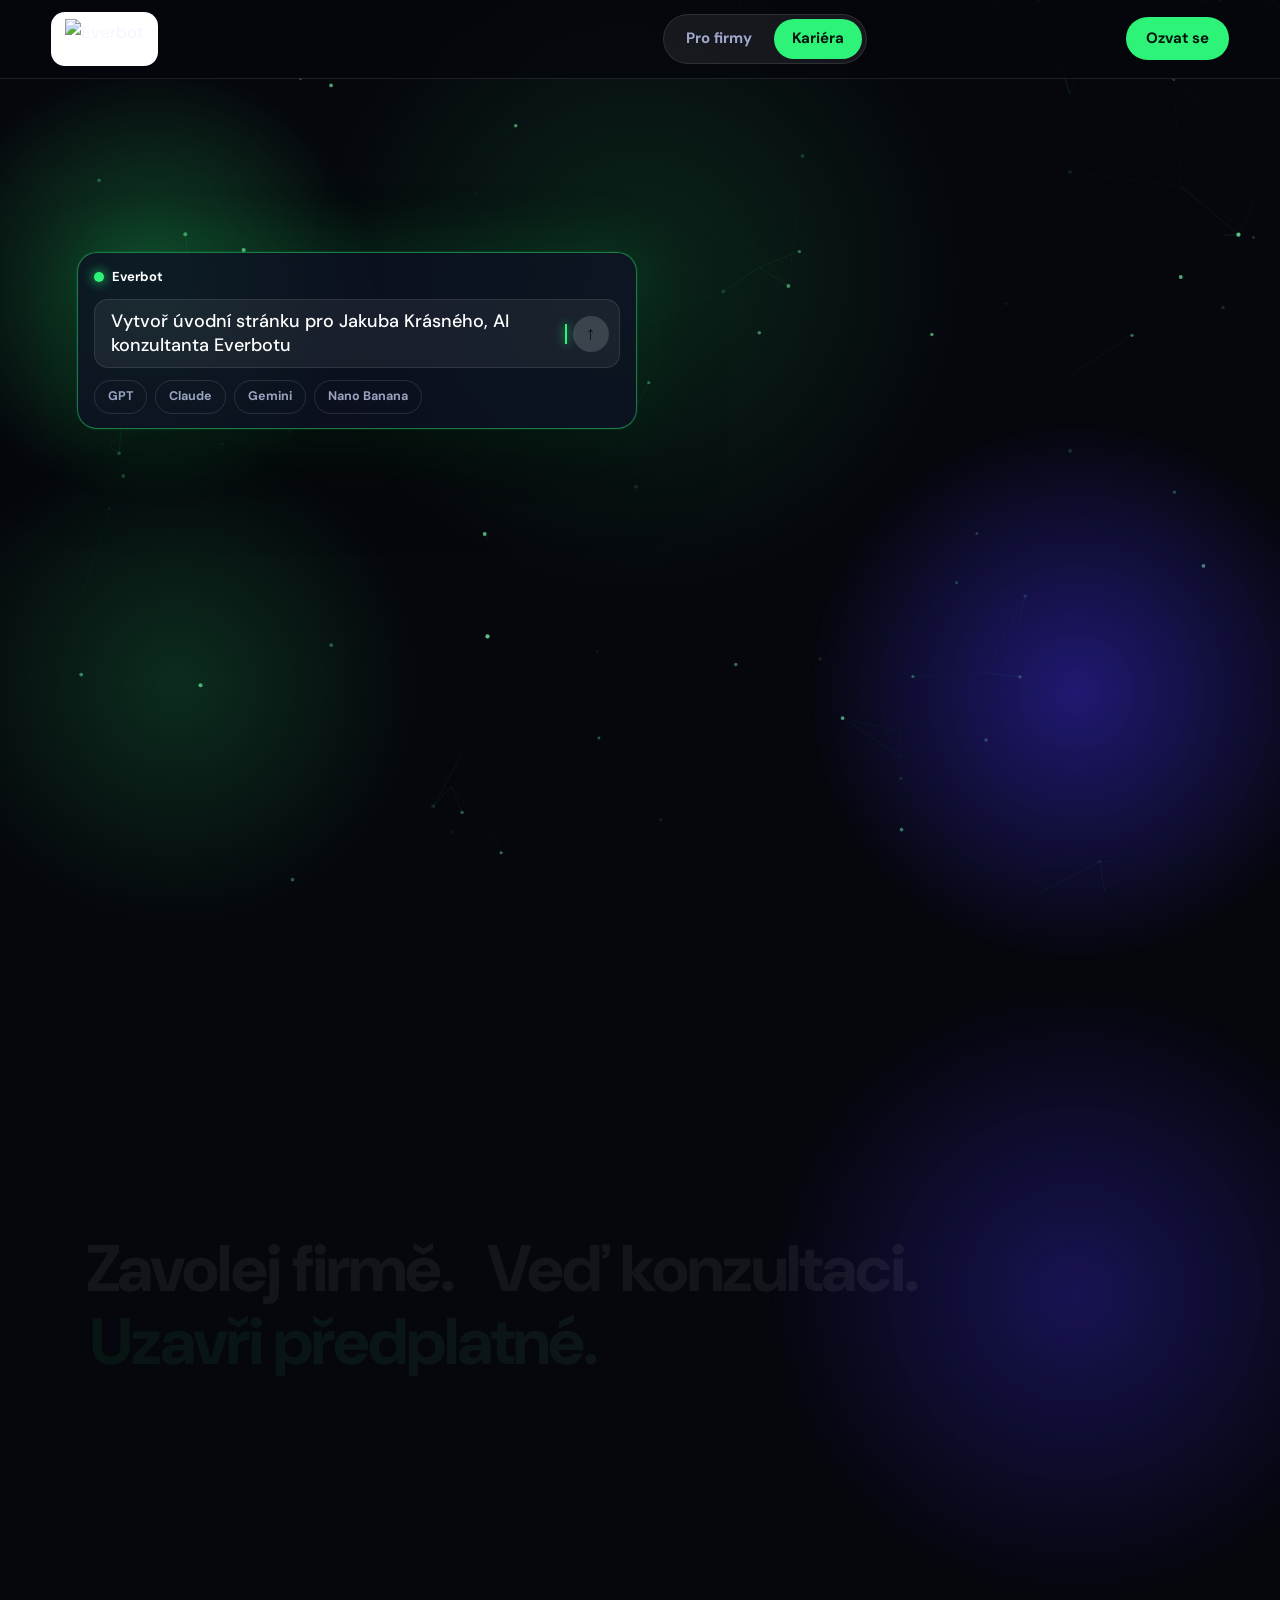
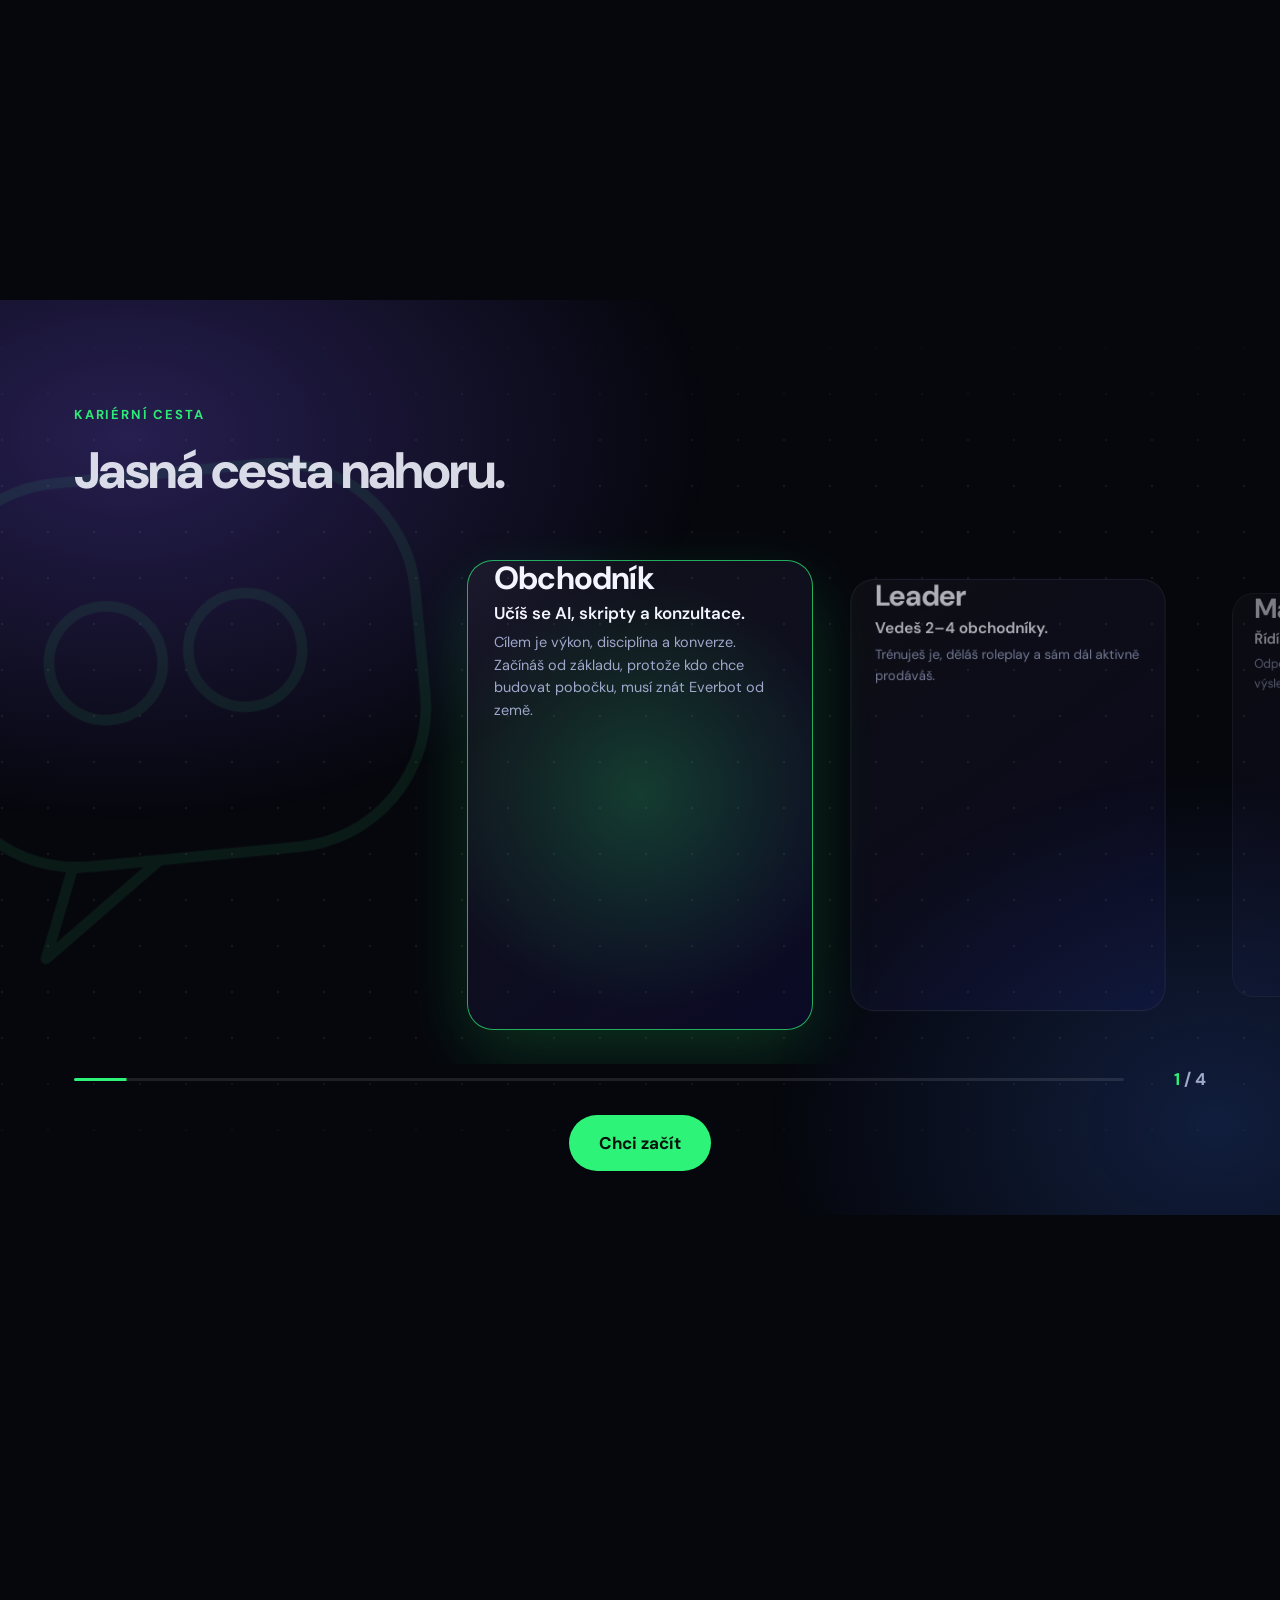
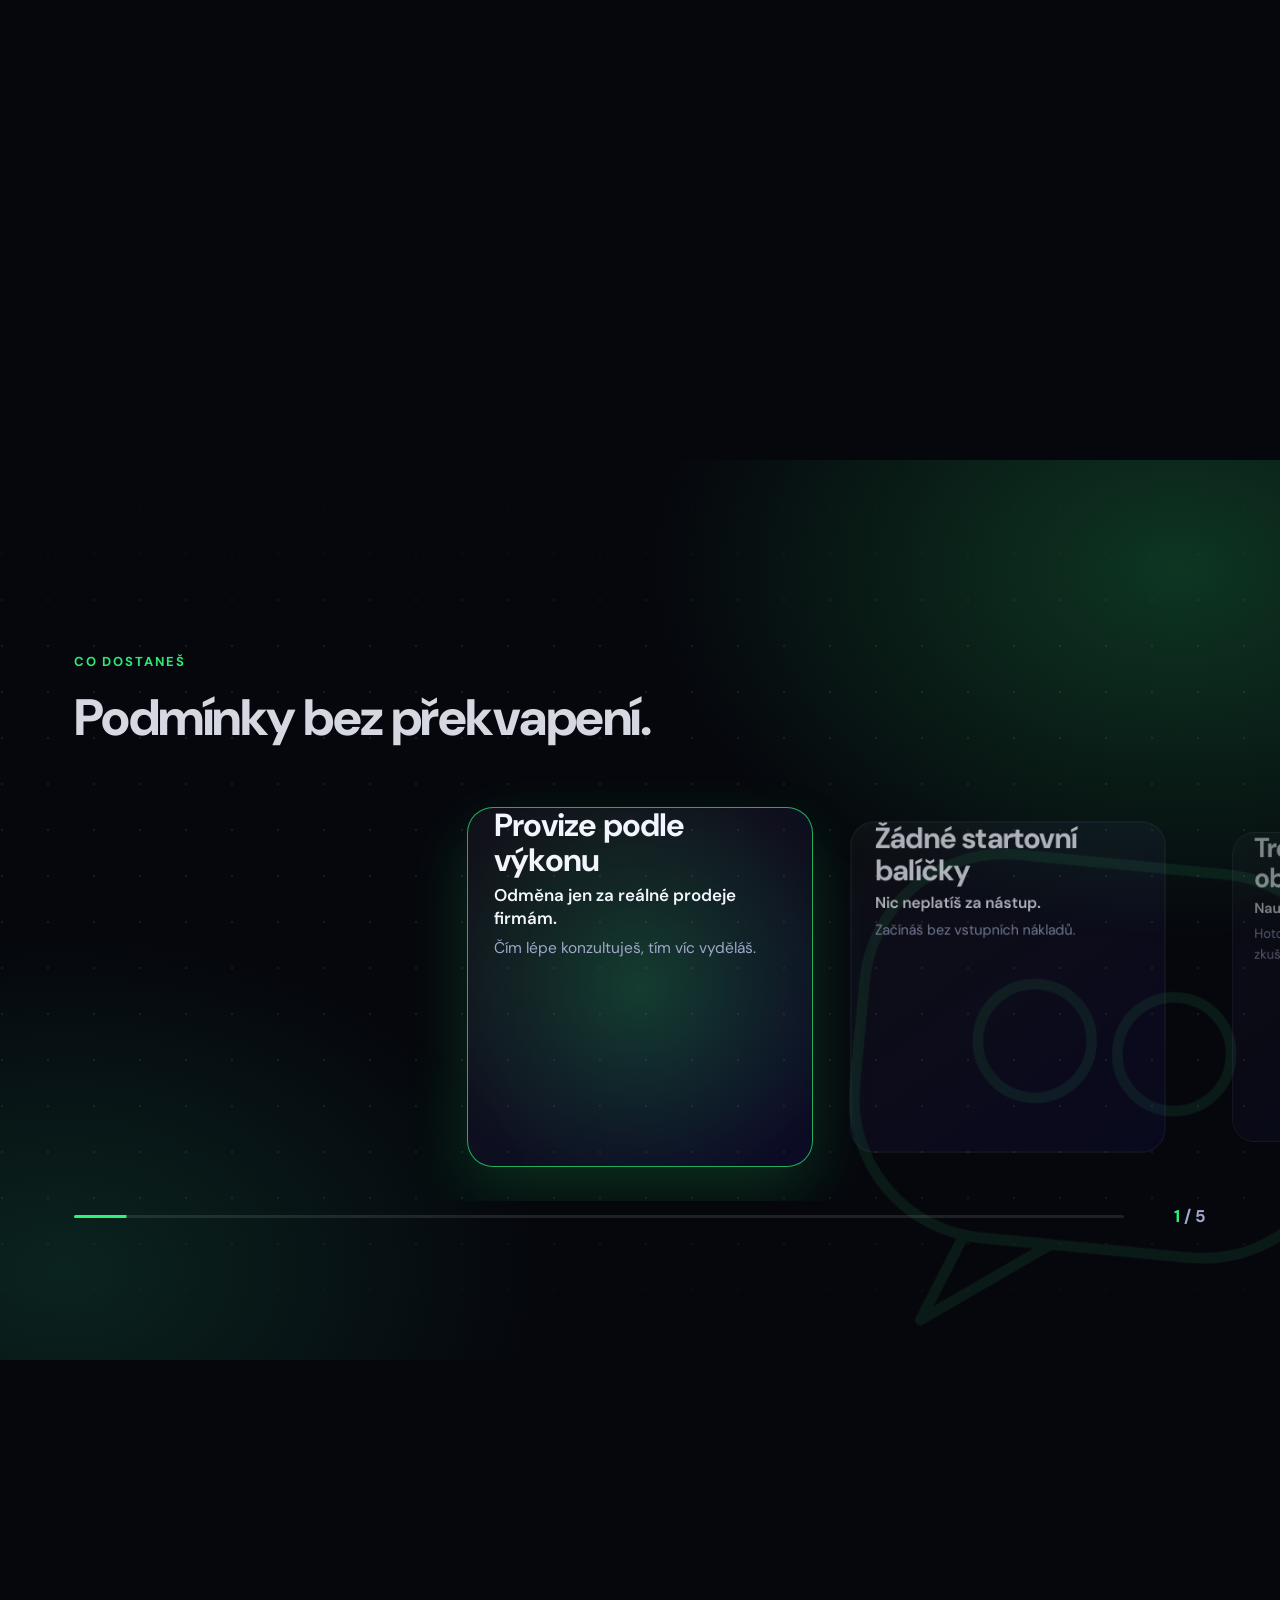
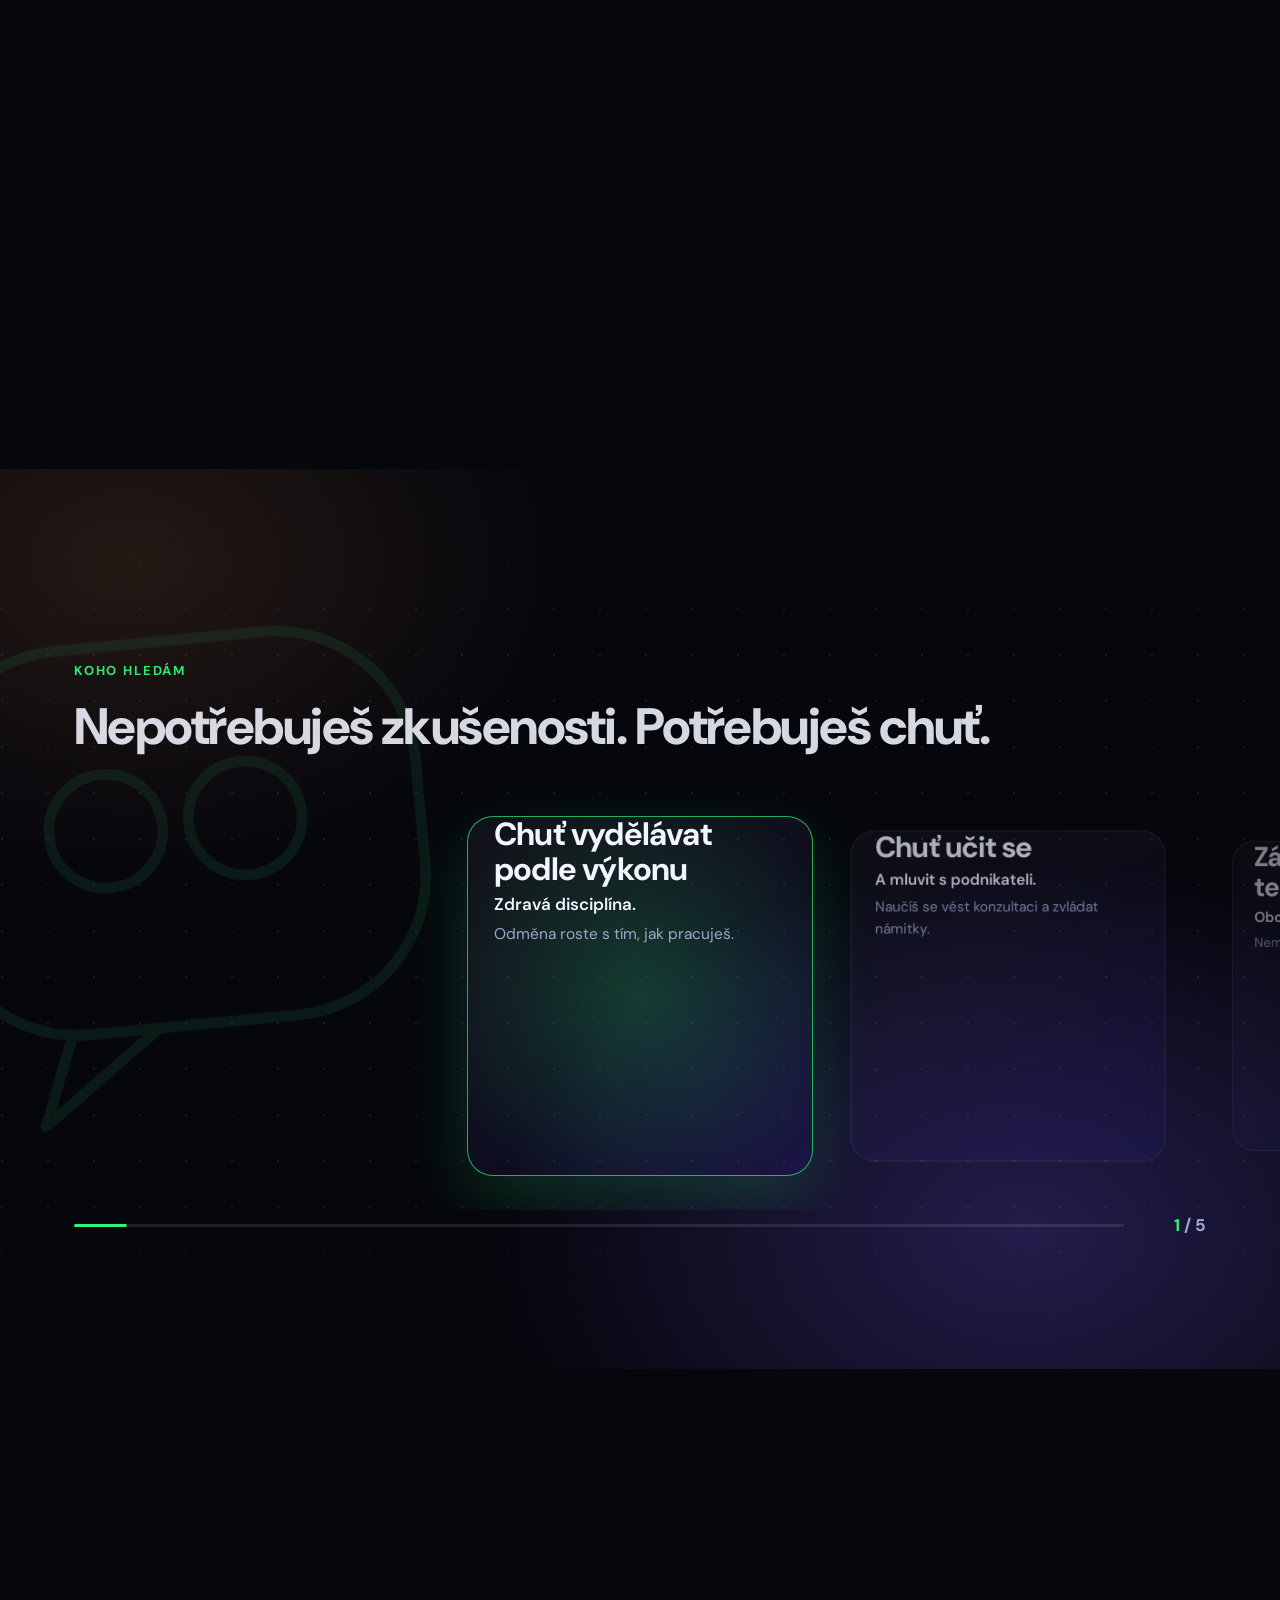
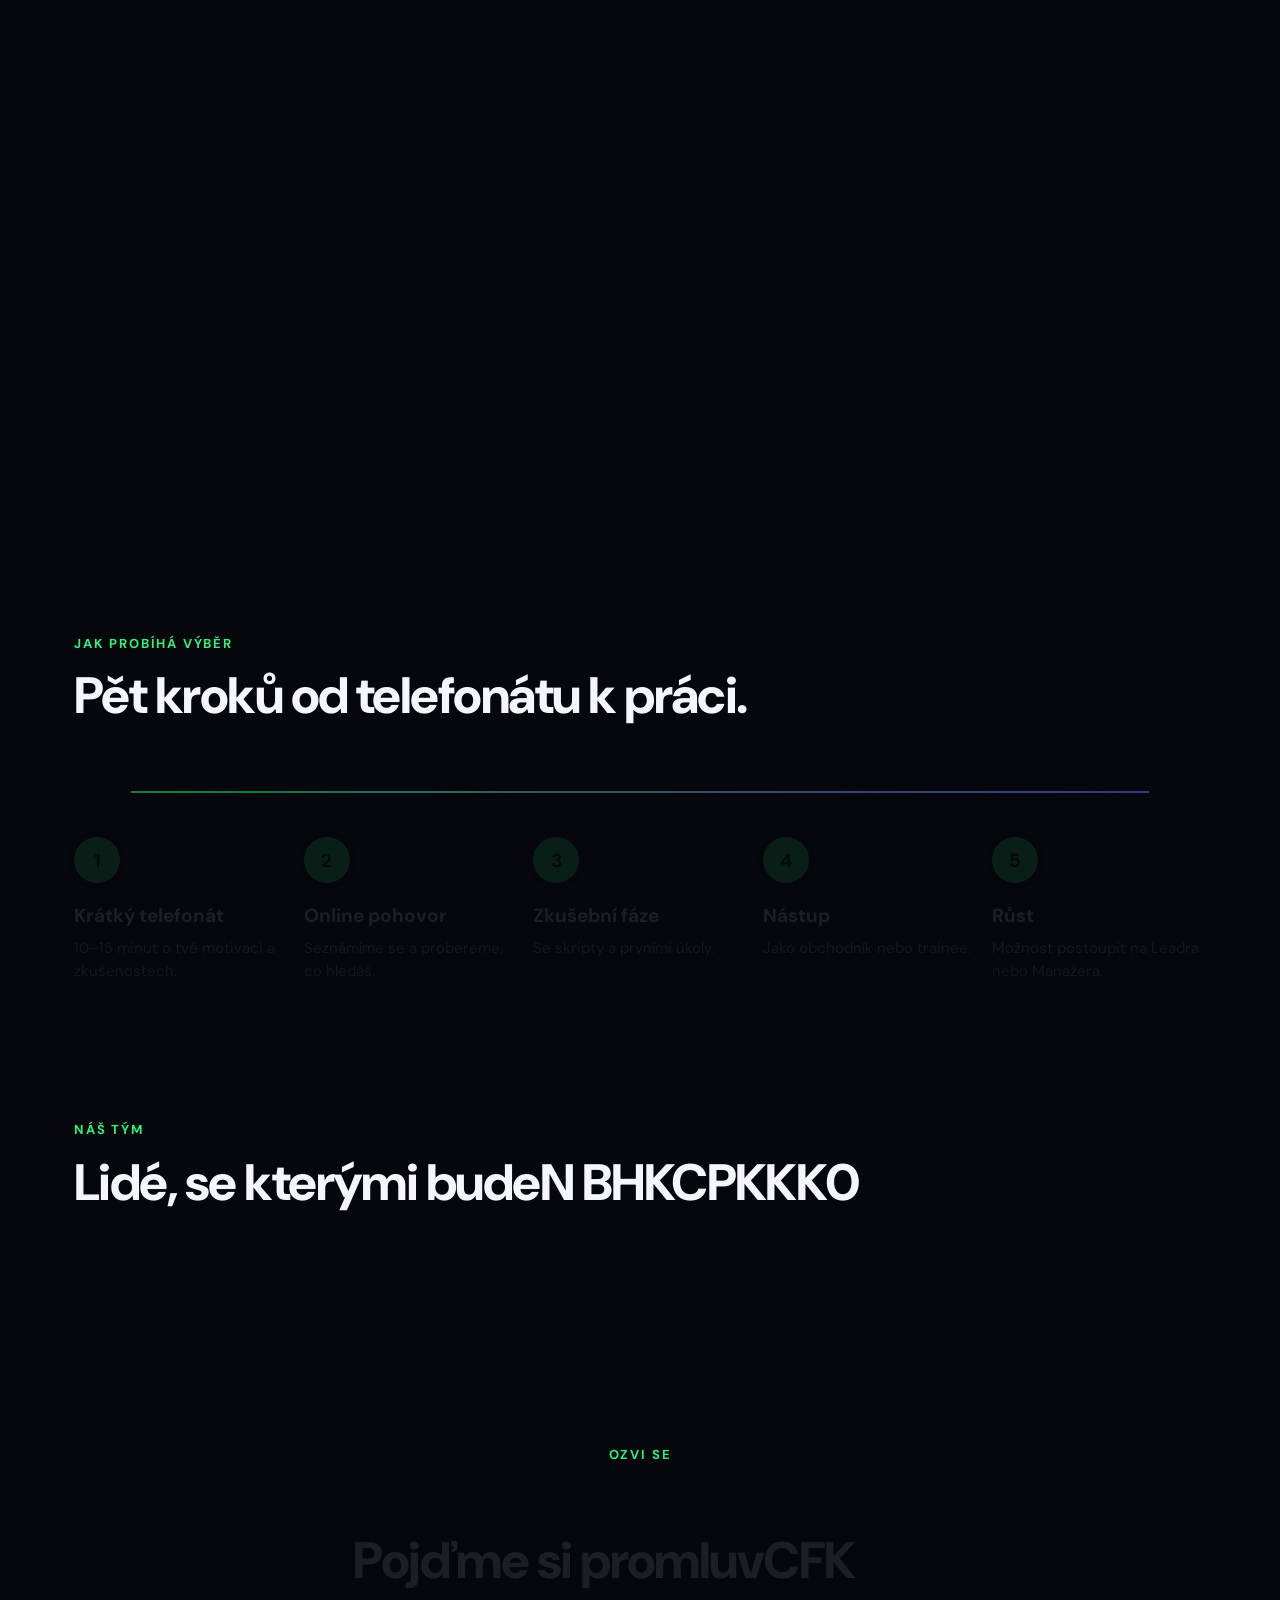
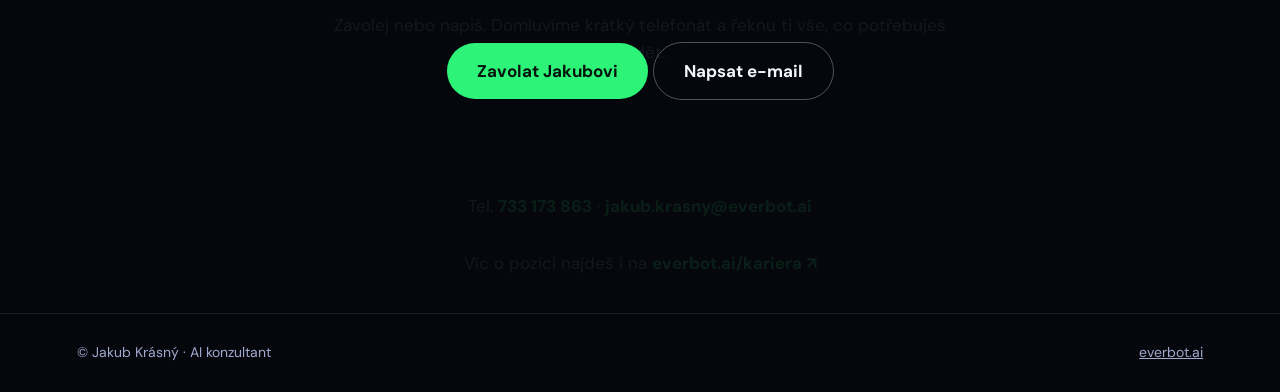
==== commit 637d523c: "Efekt 4 jako výchozí; efekty na celé stránce (živé pozadí, ukazatel postupu, AI průvodce, dekódování" ====
--- a/nabor/index.html
+++ b/nabor/index.html
@@ -8,7 +8,7 @@
 <meta name="description" content="Staň se AI konzultantem v Everbotu. Provizní odměna, žádné startovní balíčky, trénink a vedení. Ozvi se Jakubovi Krásnému.">
 <link rel="preconnect" href="https://fonts.googleapis.com">
 <link href="https://fonts.googleapis.com/css2?family=DM+Sans:opsz,wght@9..40,400;9..40,500;9..40,700;9..40,800&display=swap" rel="stylesheet">
-<link rel="stylesheet" href="../style.css?v=1792840269">
+<link rel="stylesheet" href="../style.css?v=1792840696">
 </head>
 <body class="career">
 <div class="glow" id="glow"></div>
@@ -91,9 +91,9 @@
   <a href="https://everbot.ai" target="_blank" rel="noopener">everbot.ai</a>
 </footer>
 <a class="fab" href="#kontakt">Ozvat se</a>
-<script src="../vendor/gsap.min.js?v=1792840269"></script>
-<script src="../vendor/ScrollTrigger.min.js?v=1792840269"></script>
-<script src="../fx.js?v=1792840269"></script>
-<script src="../main.js?v=1792840269"></script>
+<script src="../vendor/gsap.min.js?v=1792840696"></script>
+<script src="../vendor/ScrollTrigger.min.js?v=1792840696"></script>
+<script src="../fx.js?v=1792840696"></script>
+<script src="../main.js?v=1792840696"></script>
 </body>
 </html>
--- a/style.css
+++ b/style.css
@@ -456,3 +456,18 @@
 .fxbox span b{font-weight:800}
 .fxbox.b2{border-color:#fff;box-shadow:0 0 22px rgba(255,255,255,.4)}.fxbox.b2 span{background:#fff}
 .fxdot{position:absolute;width:7px;height:7px;margin:-3.5px 0 0 -3.5px;border-radius:50%;background:#2ef379;box-shadow:0 0 10px #2ef379}
+/* efekty na celé stránce */
+.fxbar{position:fixed;left:0;top:0;right:0;height:3px;z-index:100;transform-origin:0 50%;transform:scaleX(0);background:linear-gradient(90deg,#2ef379,#7cf7d0,#7b5cff);box-shadow:0 0 14px rgba(46,243,121,.8);pointer-events:none}
+.fxbg{position:fixed;inset:0;width:100%;height:100%;z-index:-1;pointer-events:none}
+.fxguide{position:fixed;left:22px;bottom:22px;z-index:45;width:290px;padding:12px 14px 14px;border-radius:18px;background:rgba(12,16,32,.82);backdrop-filter:blur(14px);border:1px solid rgba(46,243,121,.4);box-shadow:0 20px 60px rgba(0,0,0,.5),0 0 40px rgba(46,243,121,.12);opacity:0;transform:translateY(16px);pointer-events:none;transition:opacity .4s,transform .4s}
+.fxguide.on{opacity:1;transform:none;pointer-events:auto}
+.fxg-h{display:flex;align-items:center;gap:8px;font-size:12.5px;color:var(--mut,#9aa3c0);margin-bottom:8px}
+.fxg-h b{color:#fff}.fxg-dot{width:9px;height:9px;border-radius:50%;background:#2ef379;box-shadow:0 0 12px #2ef379;animation:fxpulse 1.6s ease-in-out infinite}
+.fxg-h button{margin-left:auto;background:none;border:0;color:#9aa3c0;font-size:20px;line-height:1;cursor:pointer;padding:0 2px}
+.fxguide p{margin:0;font-size:14.5px;line-height:1.45;color:#fff;min-height:42px}
+.fxguide p.typing:after{content:"";display:inline-block;width:2px;height:1em;margin-left:2px;vertical-align:-.12em;background:#2ef379;animation:blink .5s steps(2) infinite}
+@keyframes fxpulse{50%{transform:scale(1.35);opacity:.6}}
+.fxspot{position:absolute;inset:0;border-radius:inherit;pointer-events:none;opacity:0;transition:opacity .25s;background:radial-gradient(260px circle at var(--sx,50%) var(--sy,50%),rgba(46,243,121,.16),transparent 65%);z-index:2}
+:hover>.fxspot{opacity:1}
+.uc,.bt,.sc,.card,.mc,.vc,.step,.story{position:relative}
+@media(max-width:860px){.fxguide{display:none}}
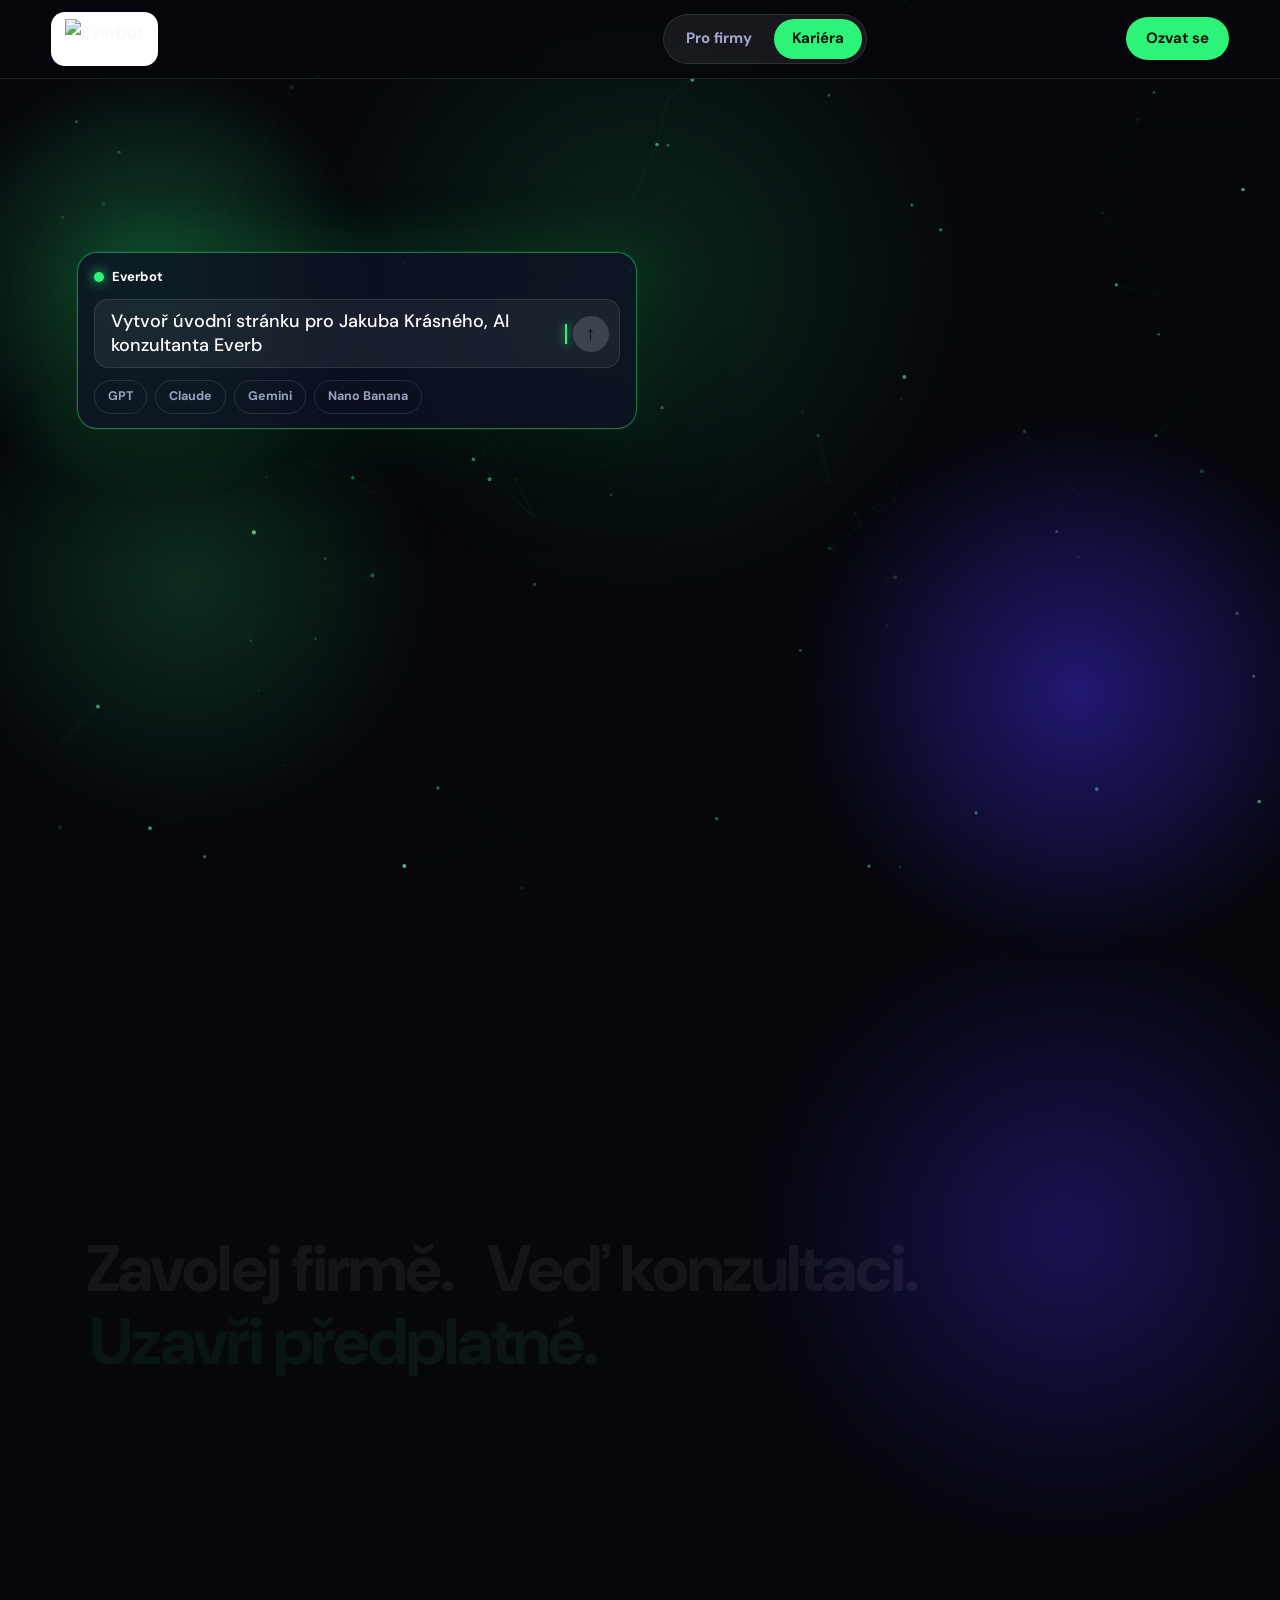
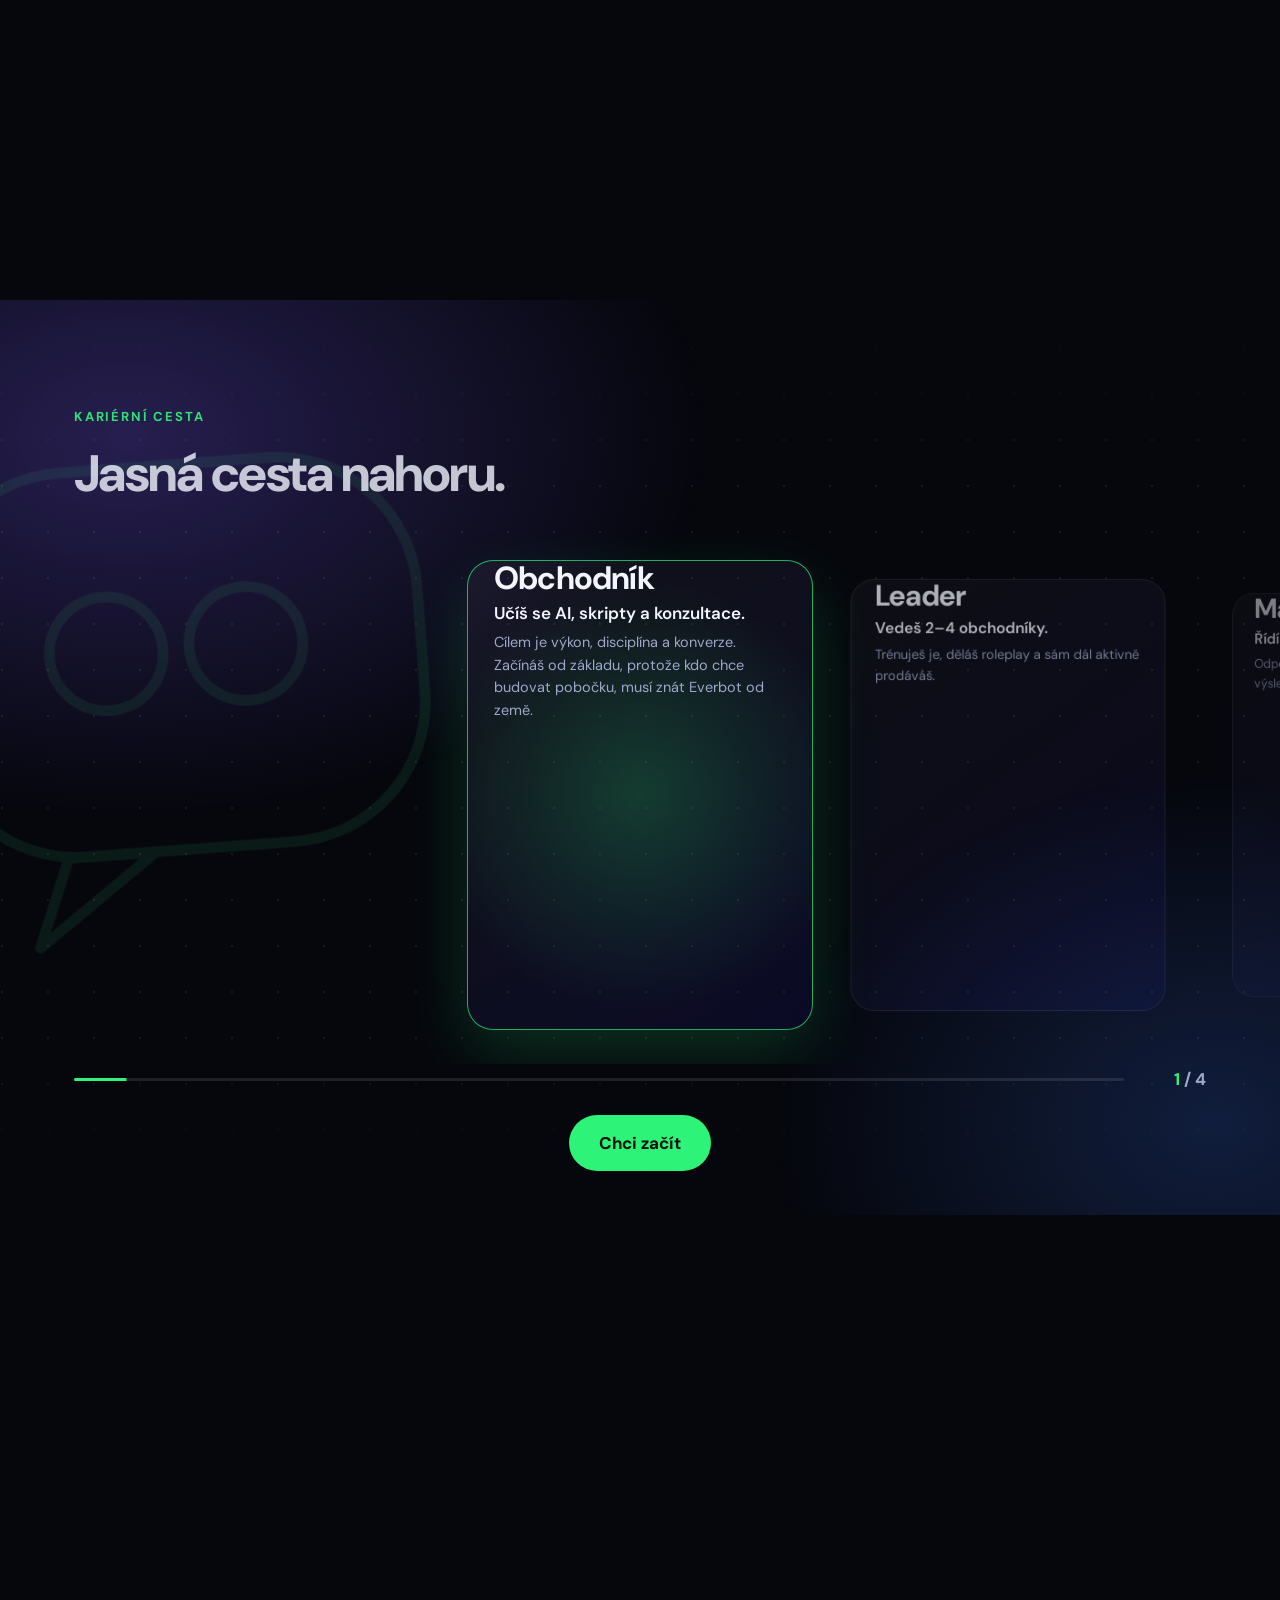
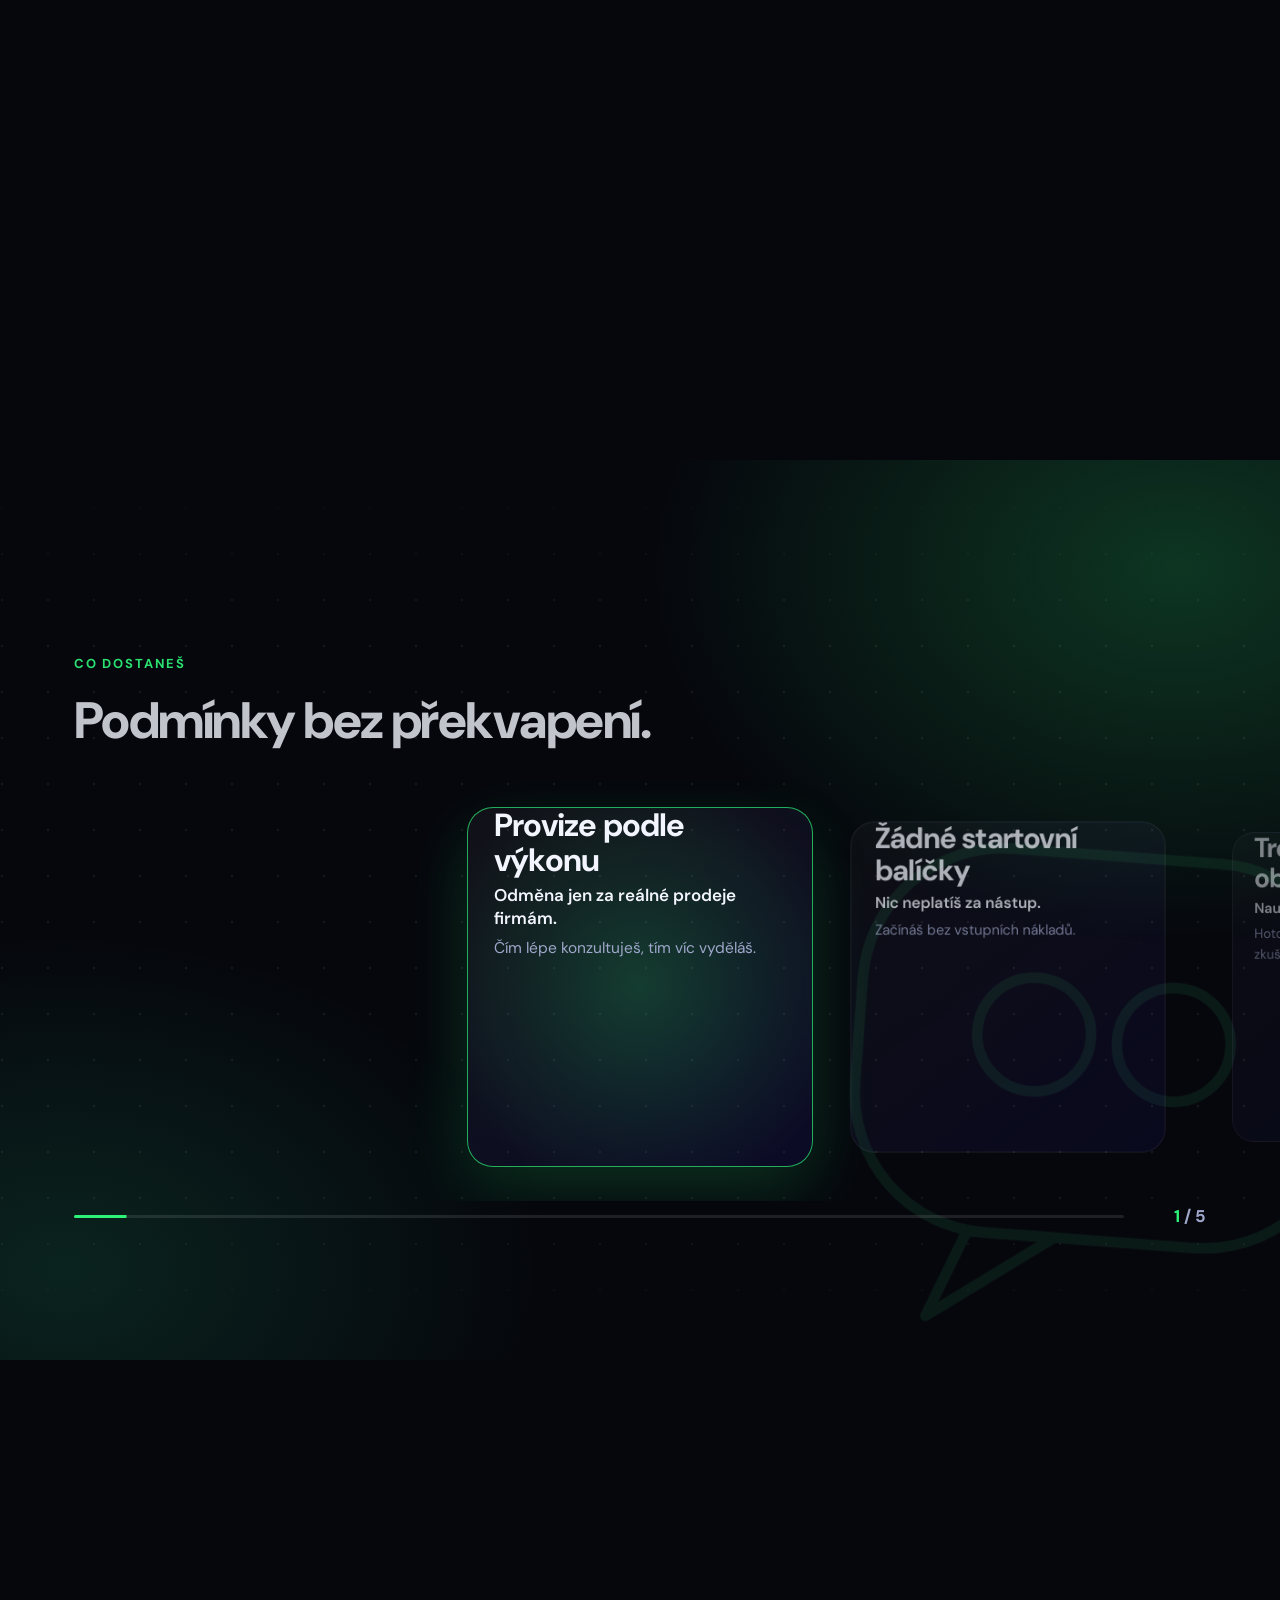
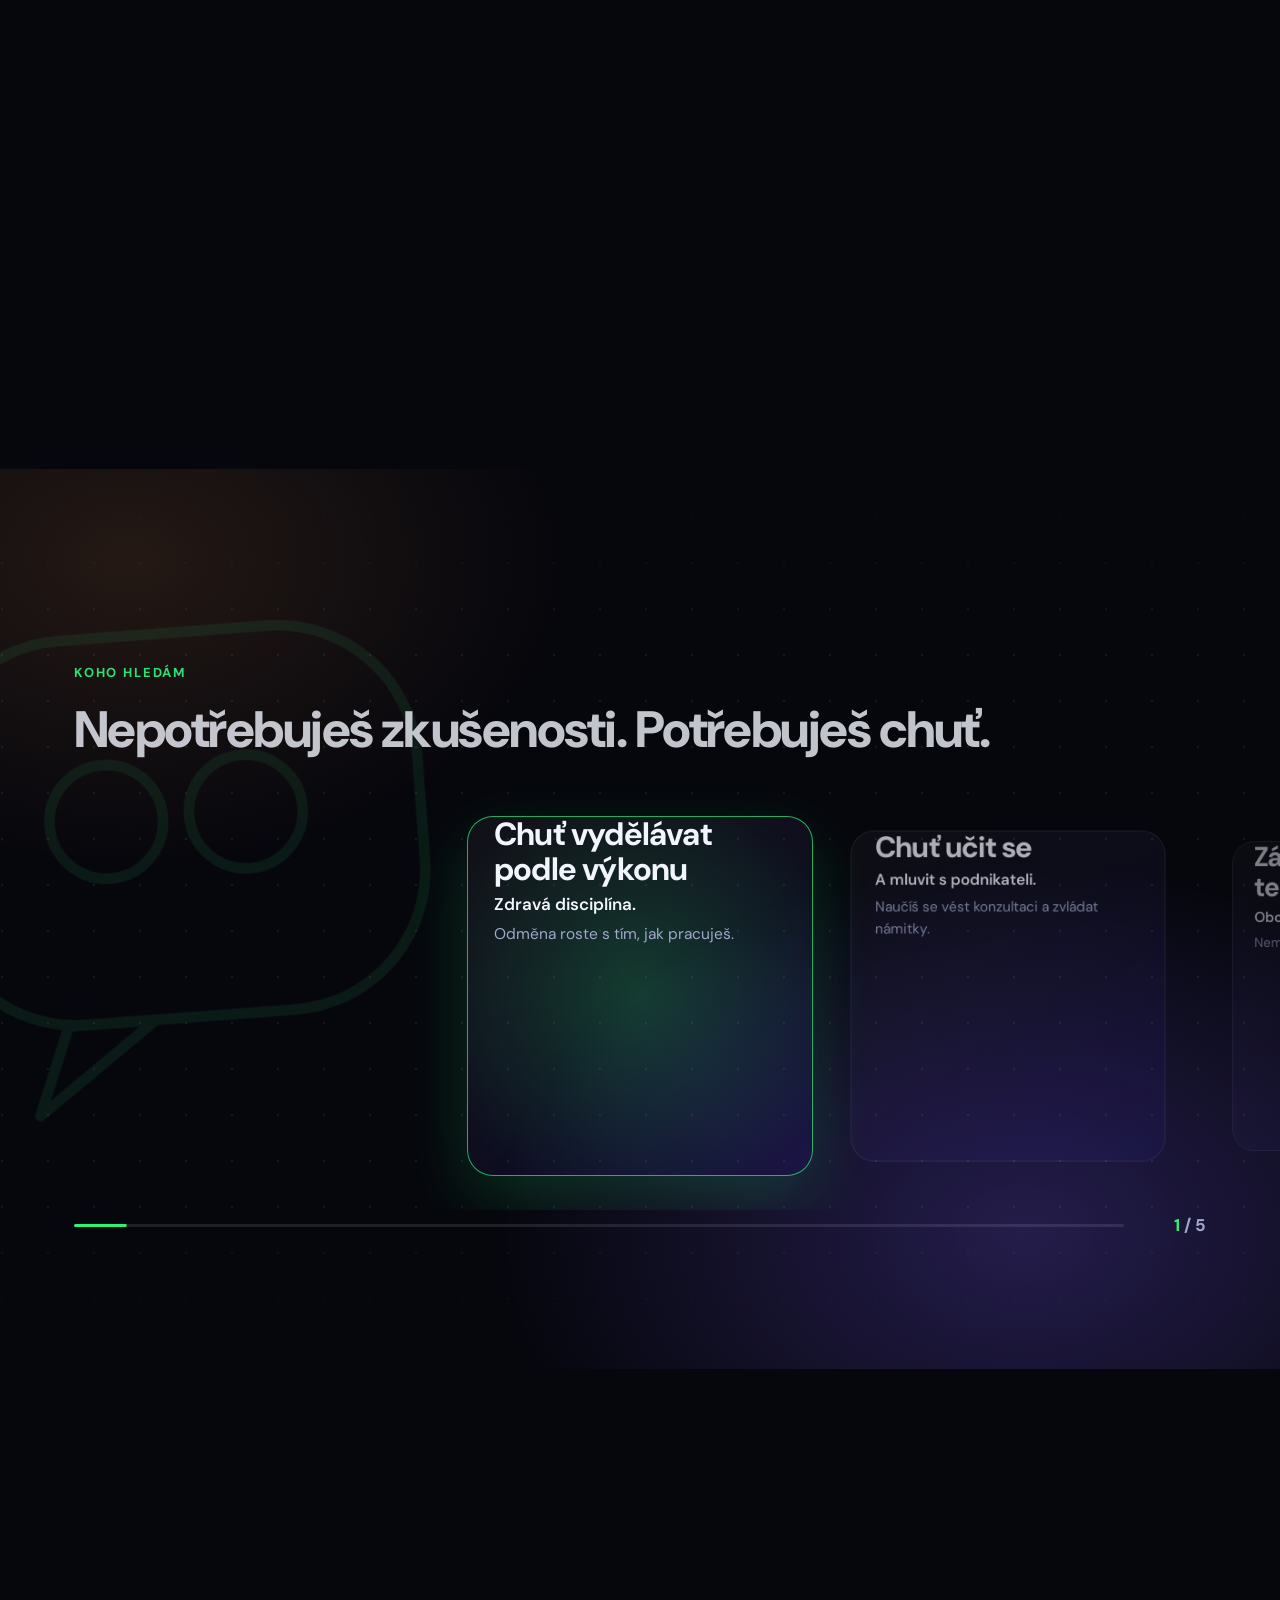
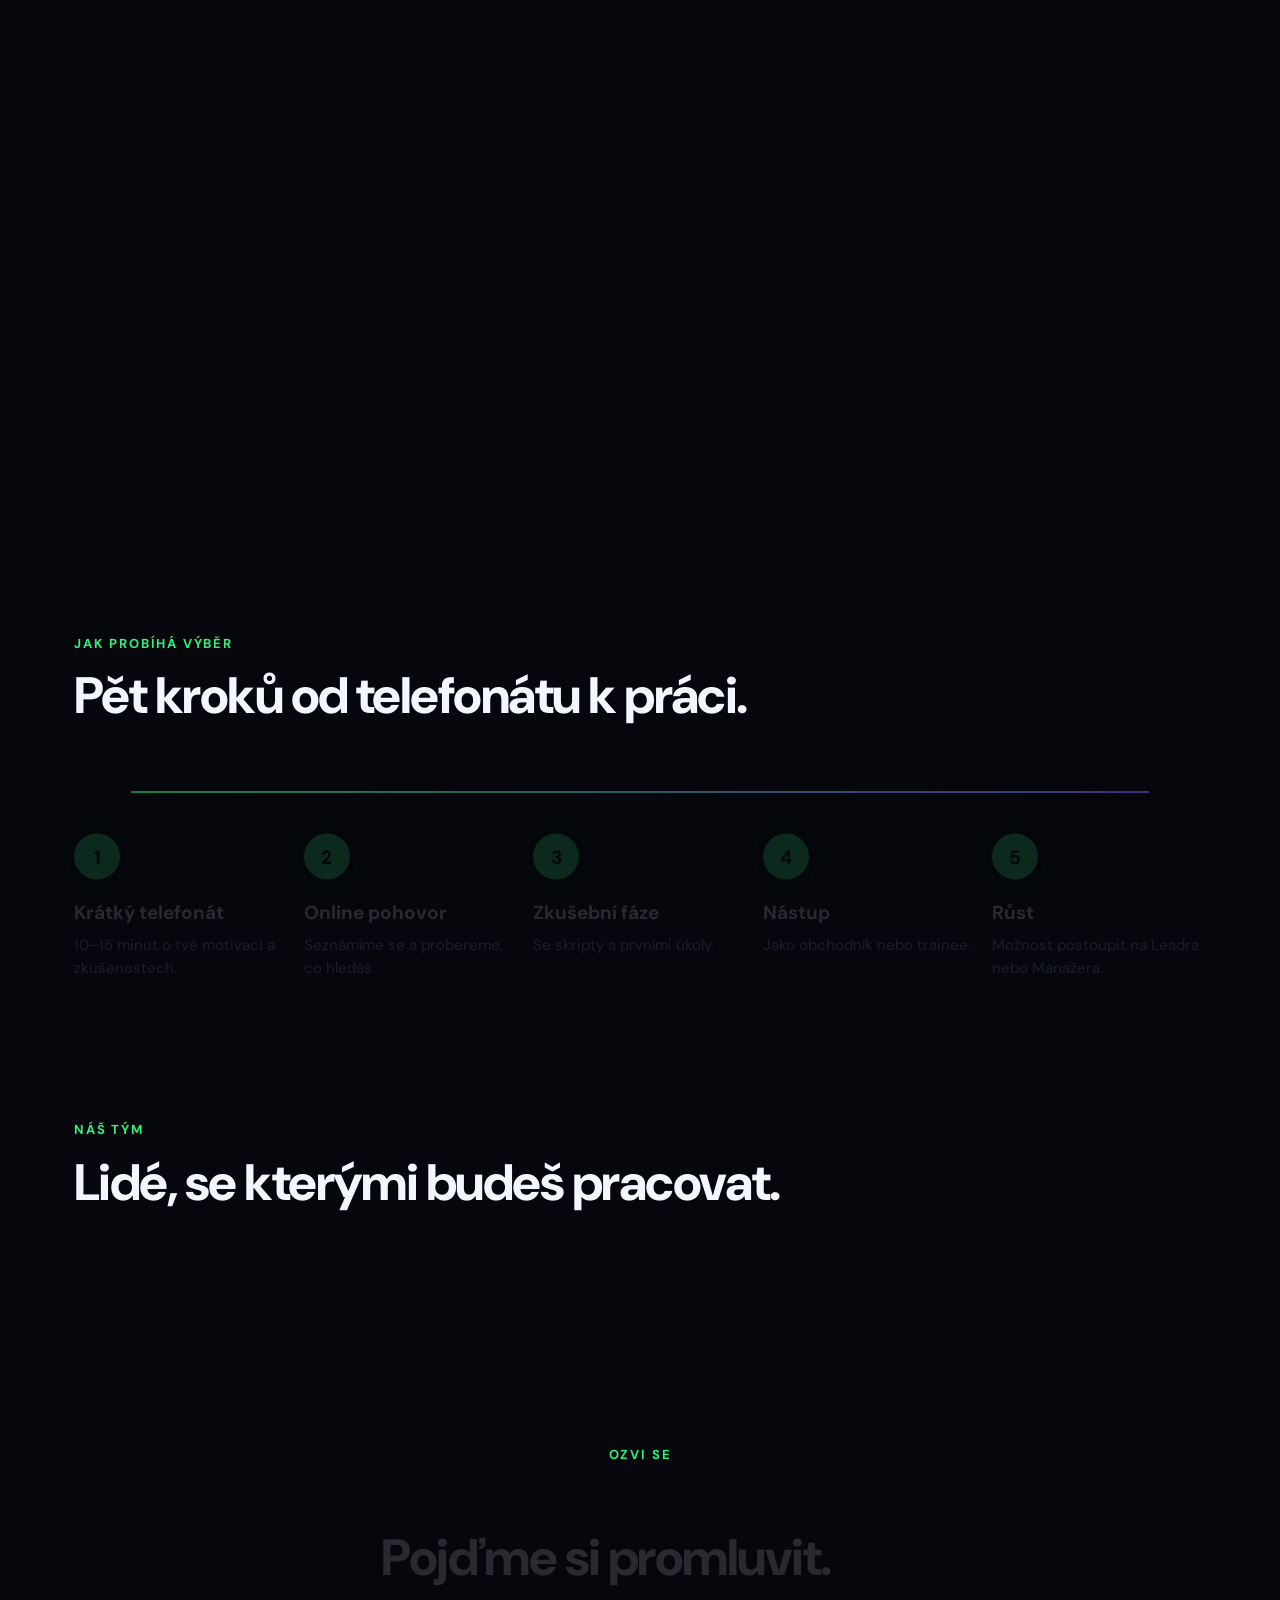
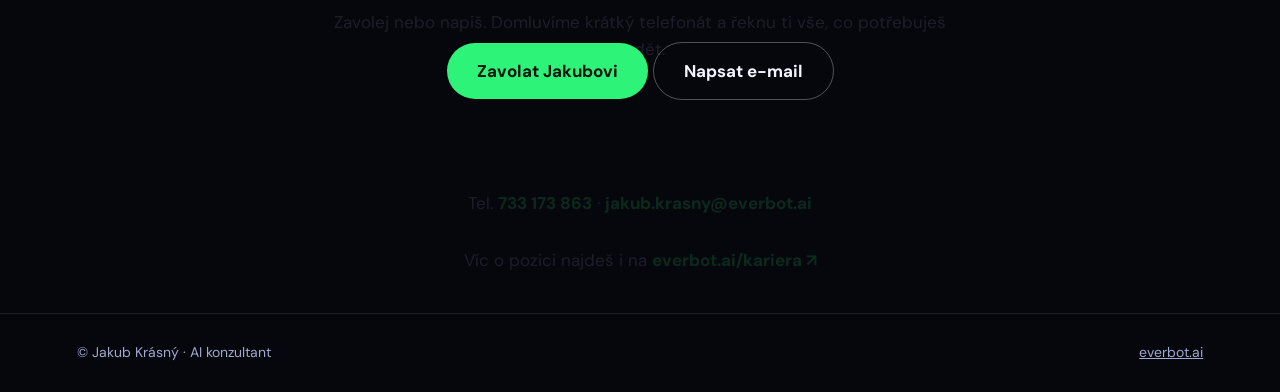
==== commit 36fa5074: "Efekt přechodu na rezervaci: warp skok s paprsky a rozsvícení kalendáře Co-Authored-By: Claude Sonne" ====
--- a/nabor/index.html
+++ b/nabor/index.html
@@ -8,7 +8,7 @@
 <meta name="description" content="Staň se AI konzultantem v Everbotu. Provizní odměna, žádné startovní balíčky, trénink a vedení. Ozvi se Jakubovi Krásnému.">
 <link rel="preconnect" href="https://fonts.googleapis.com">
 <link href="https://fonts.googleapis.com/css2?family=DM+Sans:opsz,wght@9..40,400;9..40,500;9..40,700;9..40,800&display=swap" rel="stylesheet">
-<link rel="stylesheet" href="../style.css?v=1792840696">
+<link rel="stylesheet" href="../style.css?v=1792841355">
 </head>
 <body class="career">
 <div class="glow" id="glow"></div>
@@ -91,9 +91,9 @@
   <a href="https://everbot.ai" target="_blank" rel="noopener">everbot.ai</a>
 </footer>
 <a class="fab" href="#kontakt">Ozvat se</a>
-<script src="../vendor/gsap.min.js?v=1792840696"></script>
-<script src="../vendor/ScrollTrigger.min.js?v=1792840696"></script>
-<script src="../fx.js?v=1792840696"></script>
-<script src="../main.js?v=1792840696"></script>
+<script src="../vendor/gsap.min.js?v=1792841355"></script>
+<script src="../vendor/ScrollTrigger.min.js?v=1792841355"></script>
+<script src="../fx.js?v=1792841355"></script>
+<script src="../main.js?v=1792841355"></script>
 </body>
 </html>
--- a/style.css
+++ b/style.css
@@ -471,3 +471,8 @@
 :hover>.fxspot{opacity:1}
 .uc,.bt,.sc,.card,.mc,.vc,.step,.story{position:relative}
 @media(max-width:860px){.fxguide{display:none}}
+.fxwarp{position:fixed;inset:0;z-index:300;pointer-events:none}
+.fxwl{position:fixed;left:50%;bottom:16%;transform:translateX(-50%);z-index:301;padding:10px 20px;border-radius:999px;background:rgba(10,14,28,.85);border:1px solid rgba(46,243,121,.55);color:#2ef379;font:700 14px/1 ui-monospace,Menlo,Consolas,monospace;box-shadow:0 0 40px rgba(46,243,121,.3);pointer-events:none;white-space:nowrap}
+.fxlring{position:fixed;left:calc(50% - 60px);top:calc(50% - 60px);width:120px;height:120px;border-radius:50%;border:2px solid #2ef379;box-shadow:0 0 50px rgba(46,243,121,.6),inset 0 0 50px rgba(46,243,121,.3);z-index:299;pointer-events:none}
+.fxland{animation:fxland 2.2s ease-out}
+@keyframes fxland{0%{box-shadow:inset 0 0 0 2px rgba(46,243,121,.9),inset 0 0 160px rgba(46,243,121,.35)}100%{box-shadow:inset 0 0 0 2px rgba(46,243,121,0),inset 0 0 160px rgba(46,243,121,0)}}
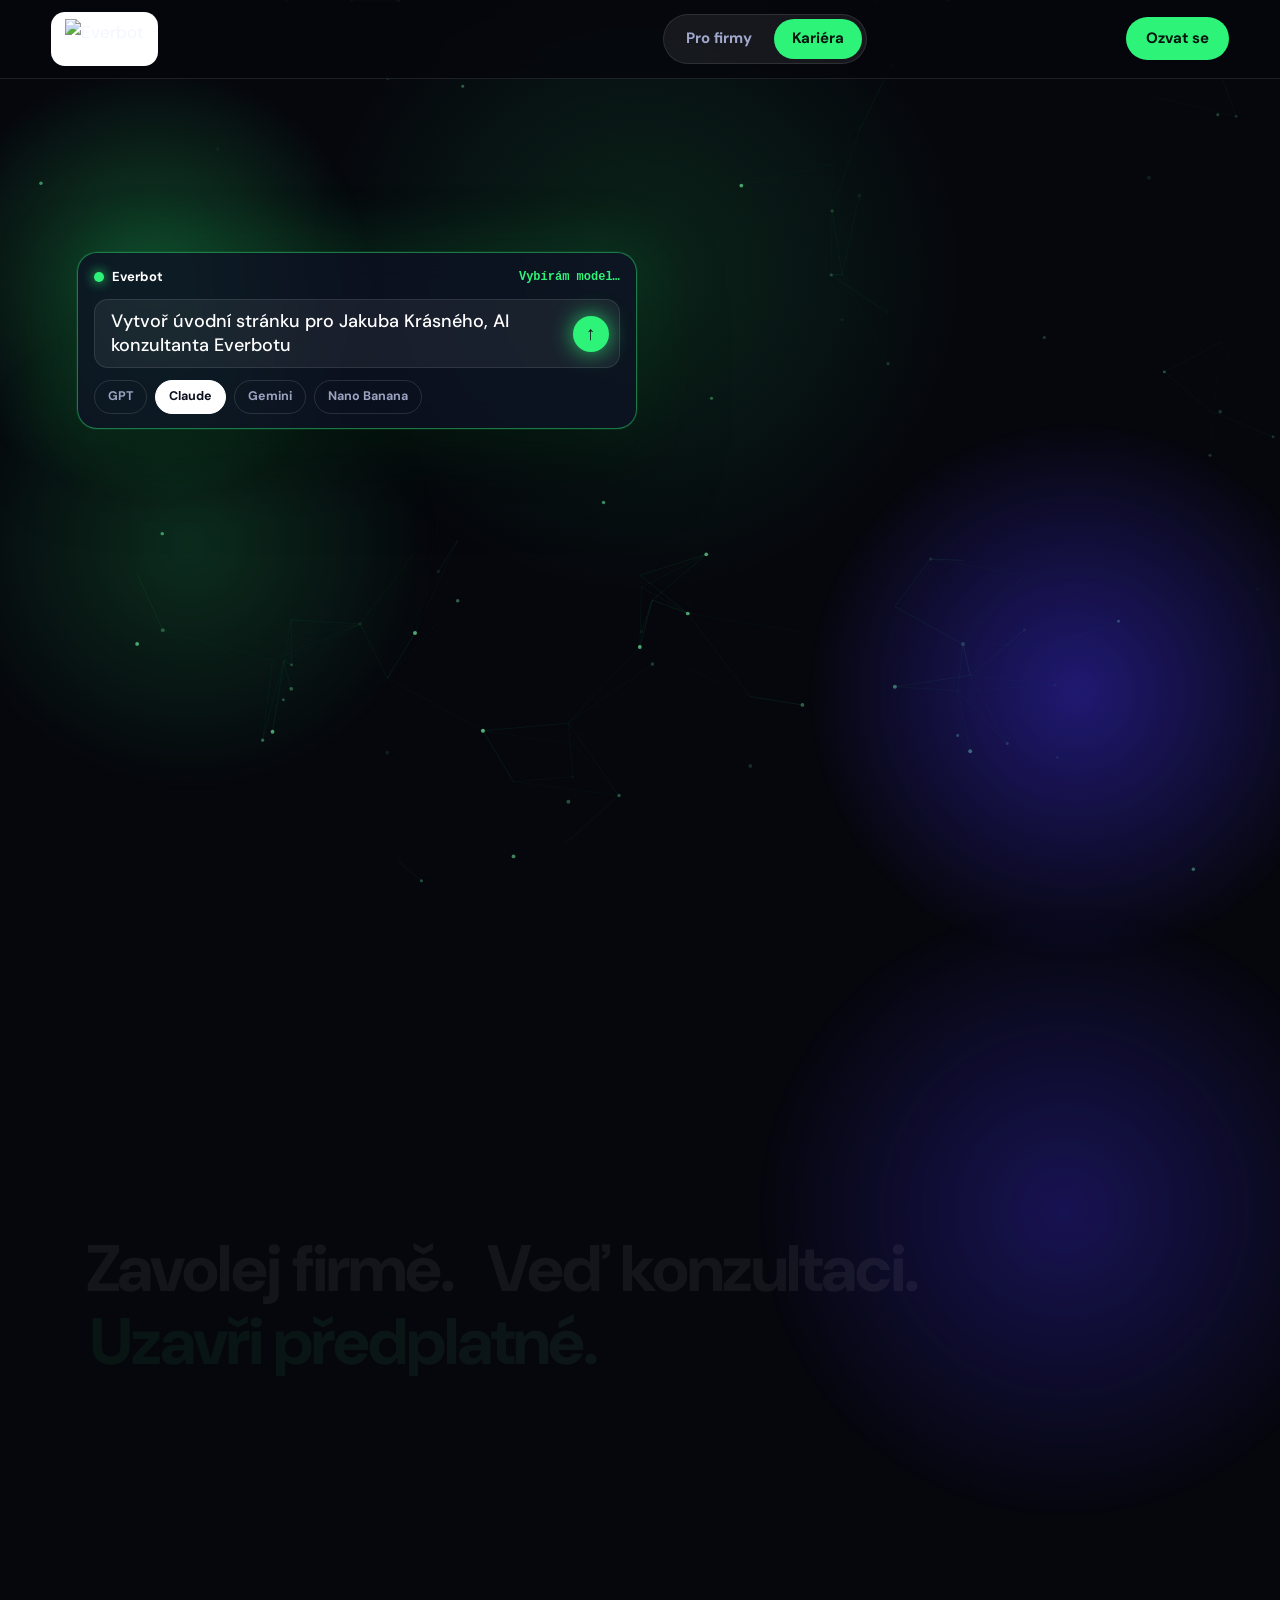
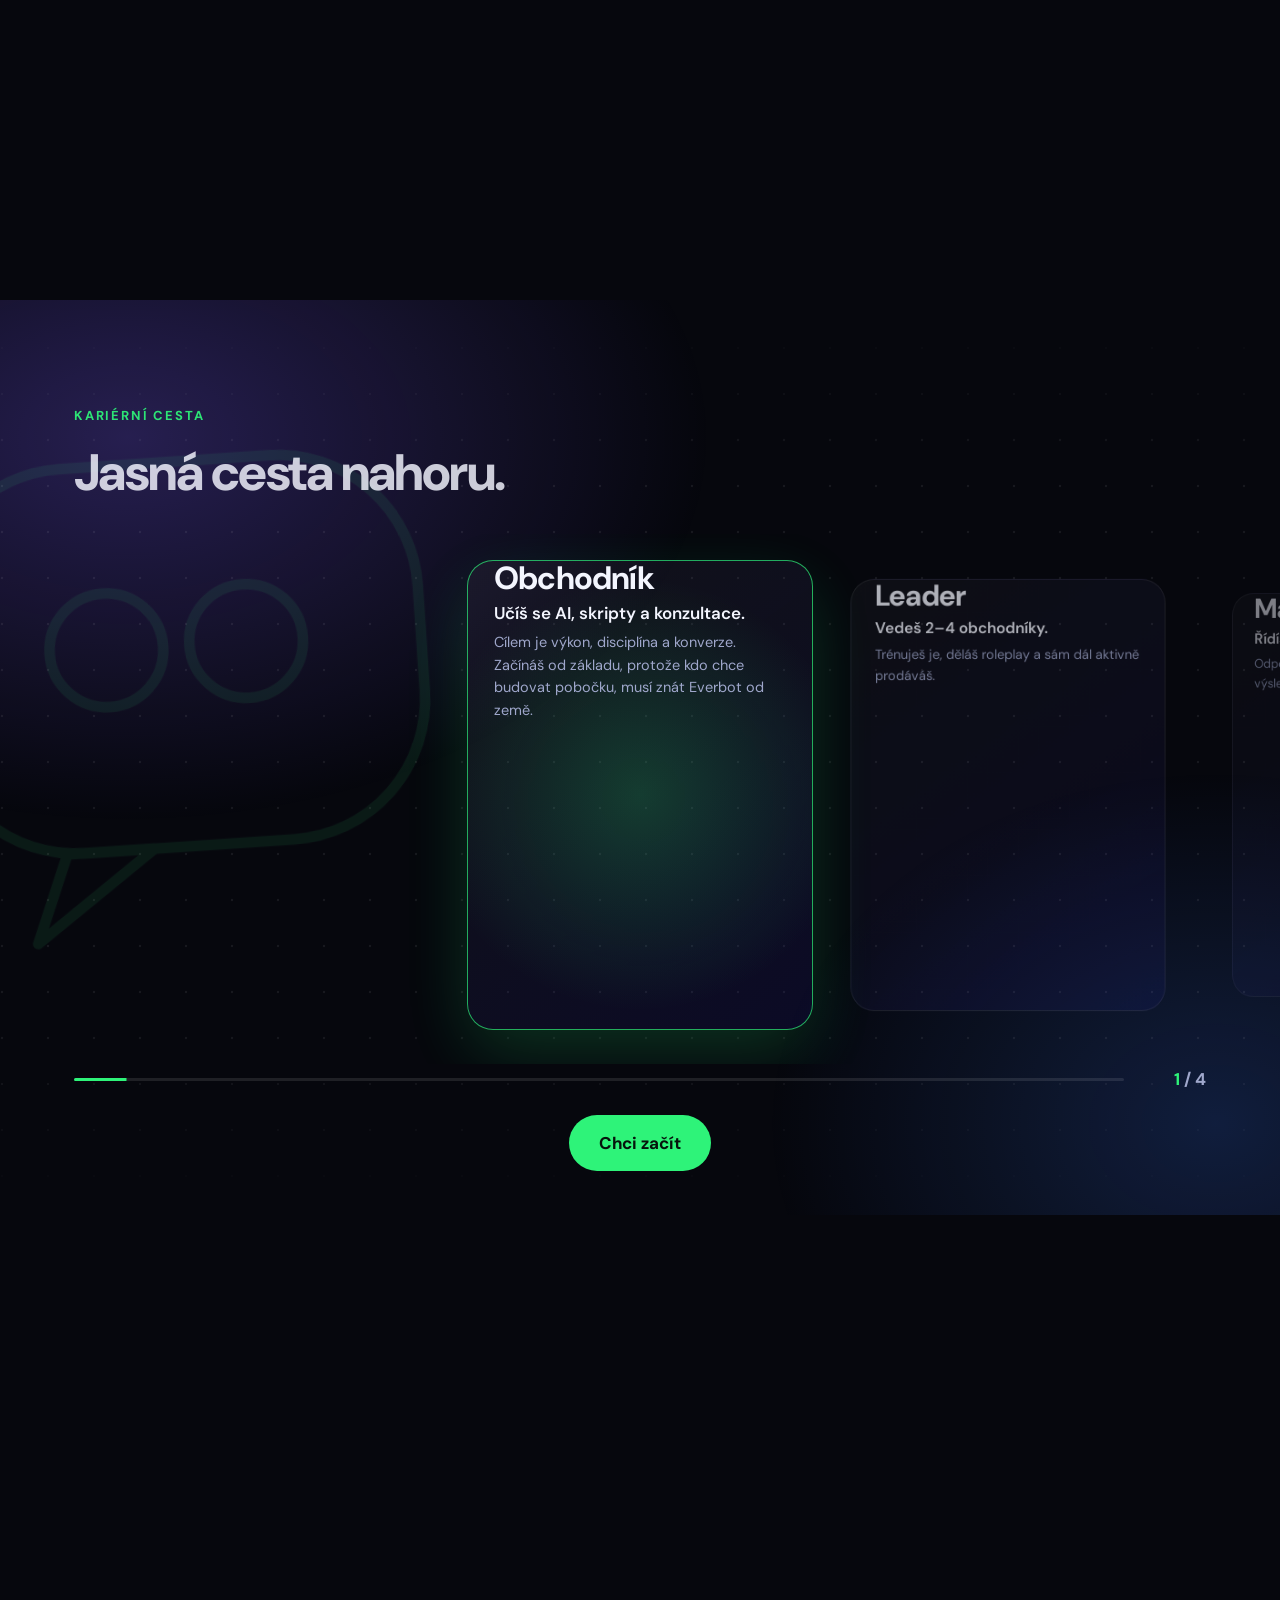
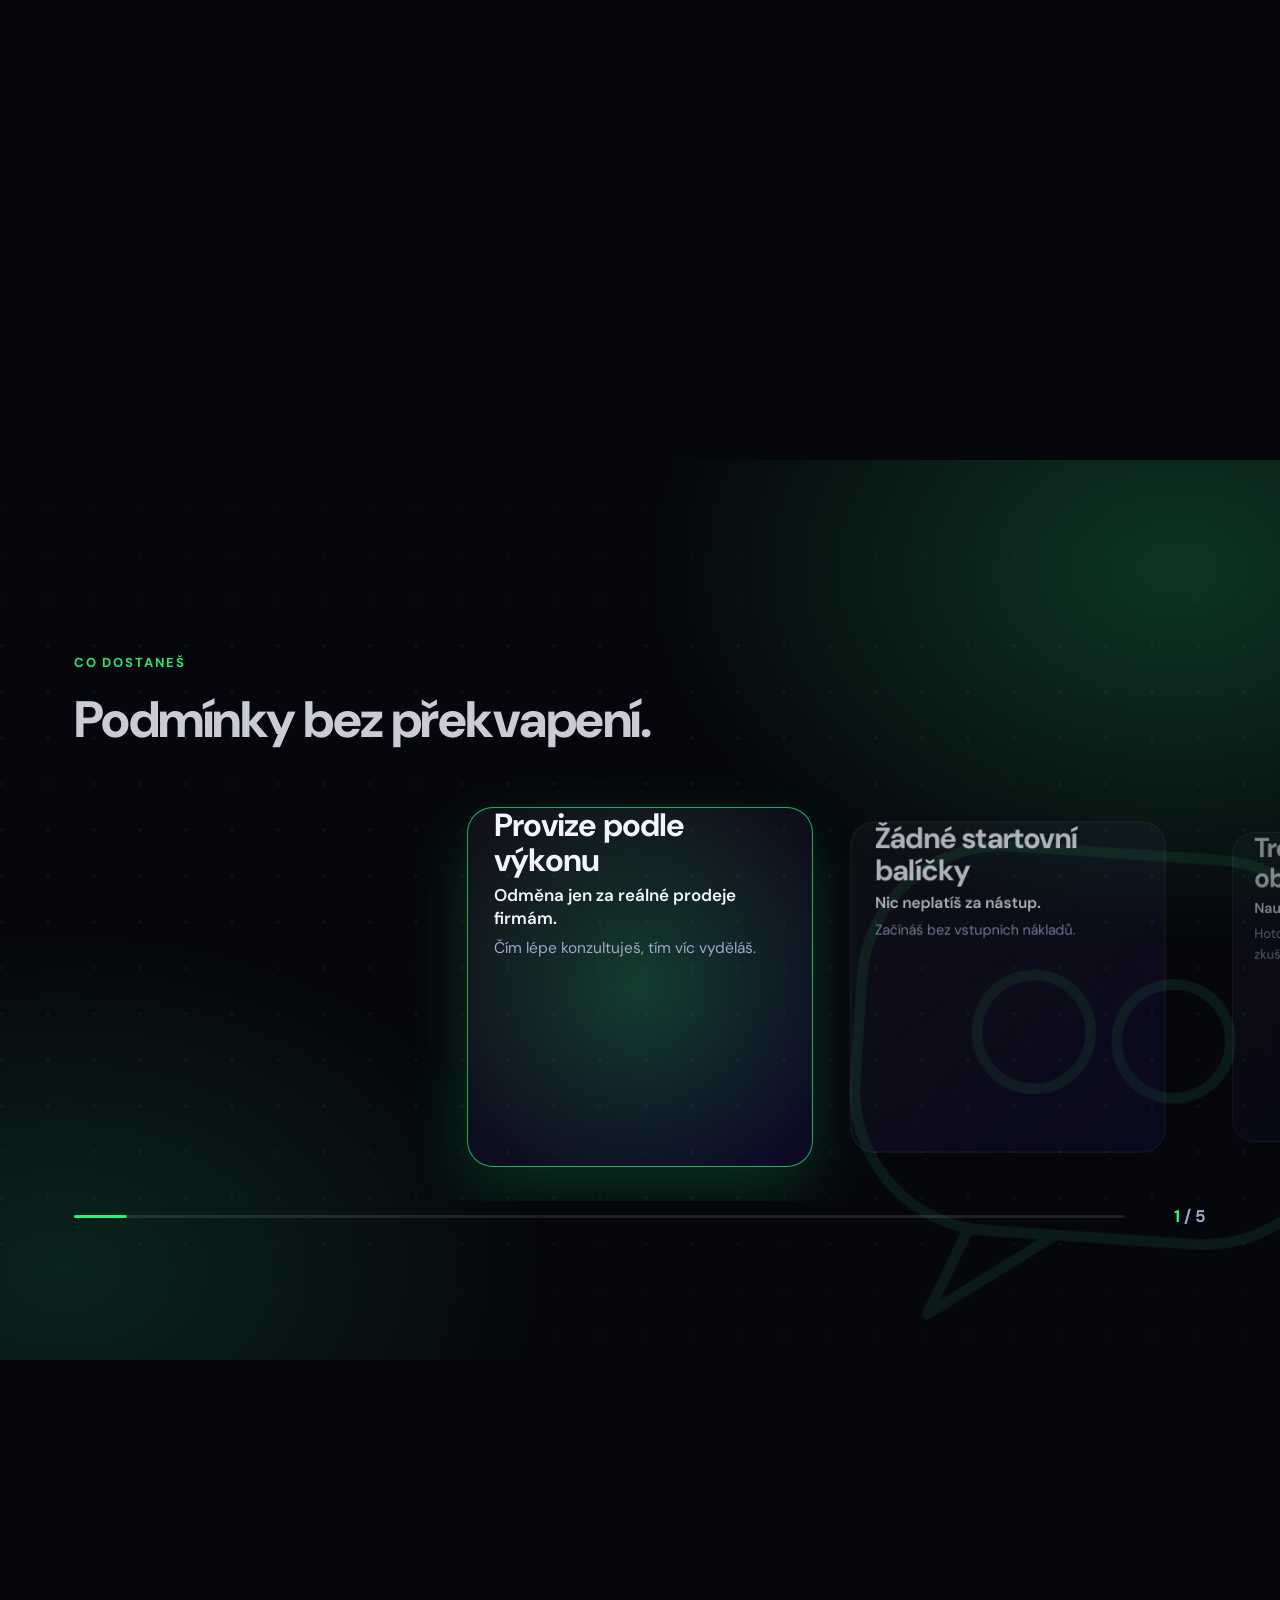
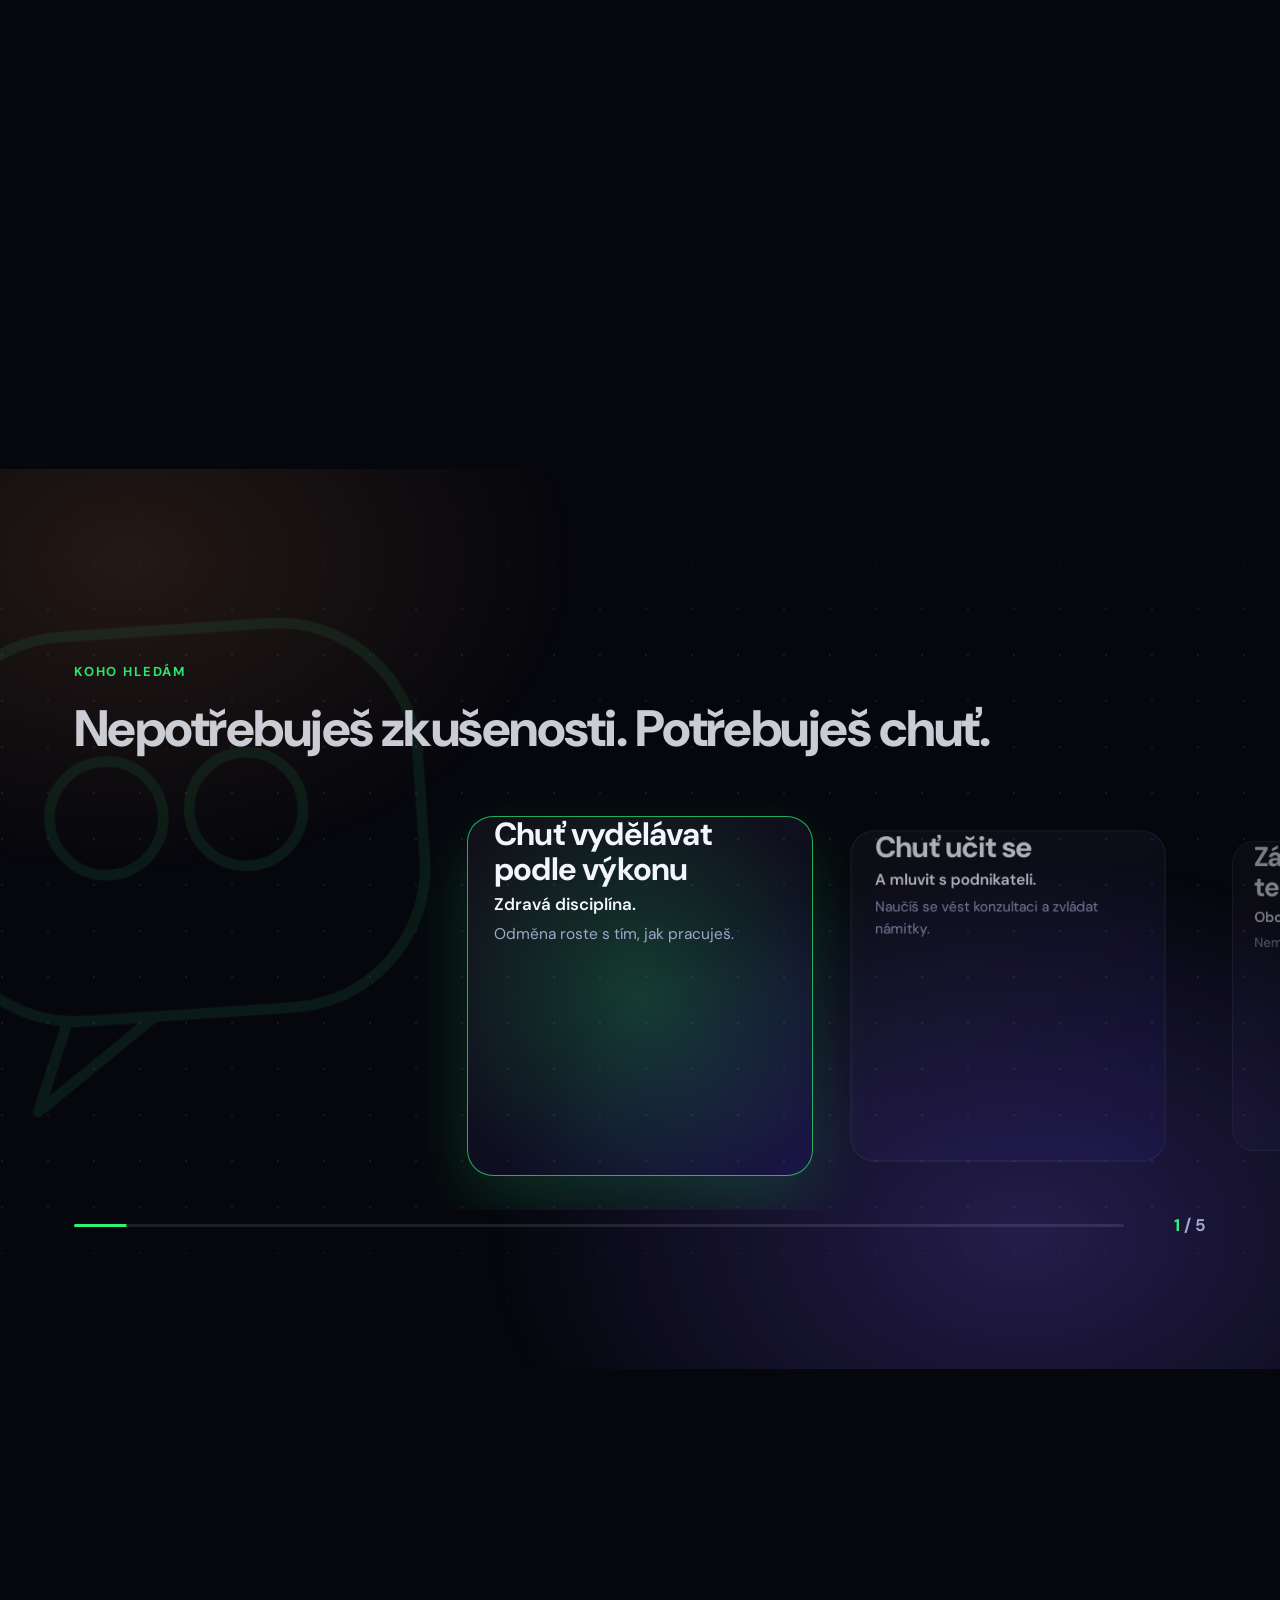
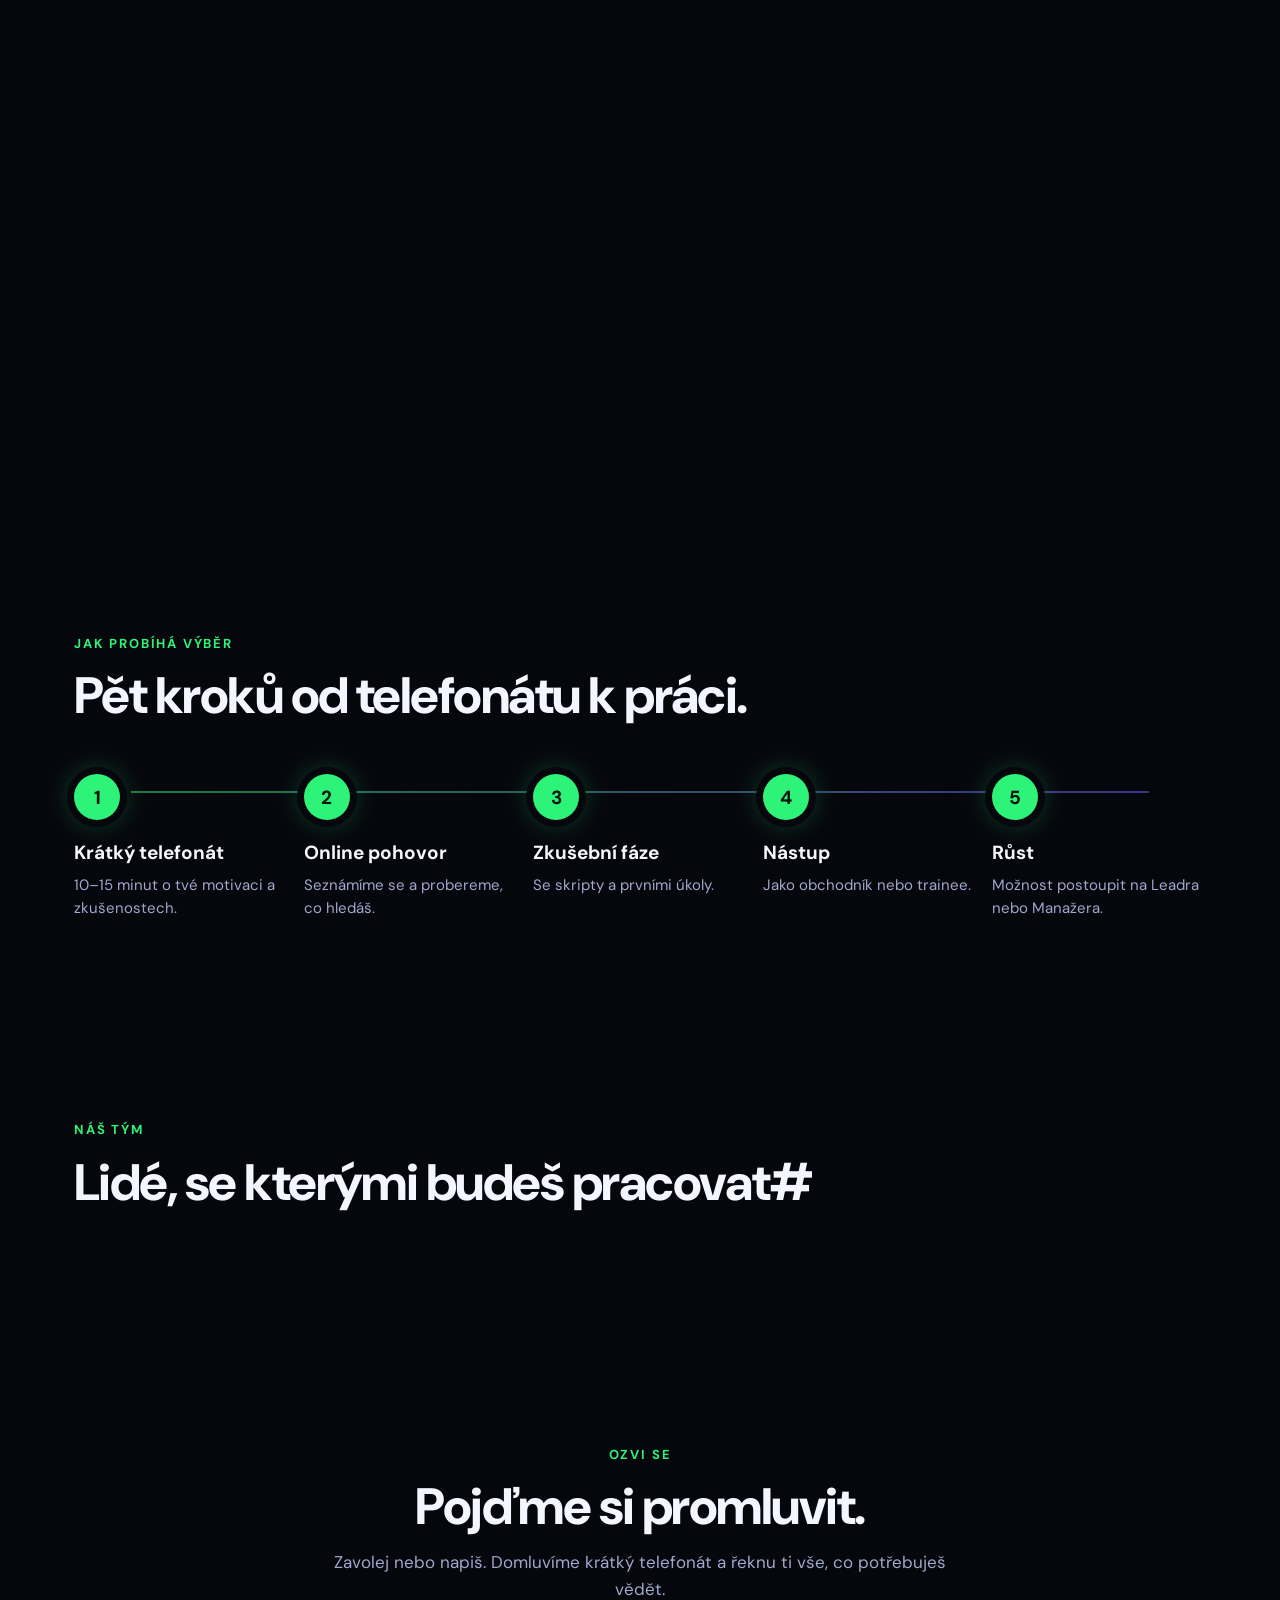
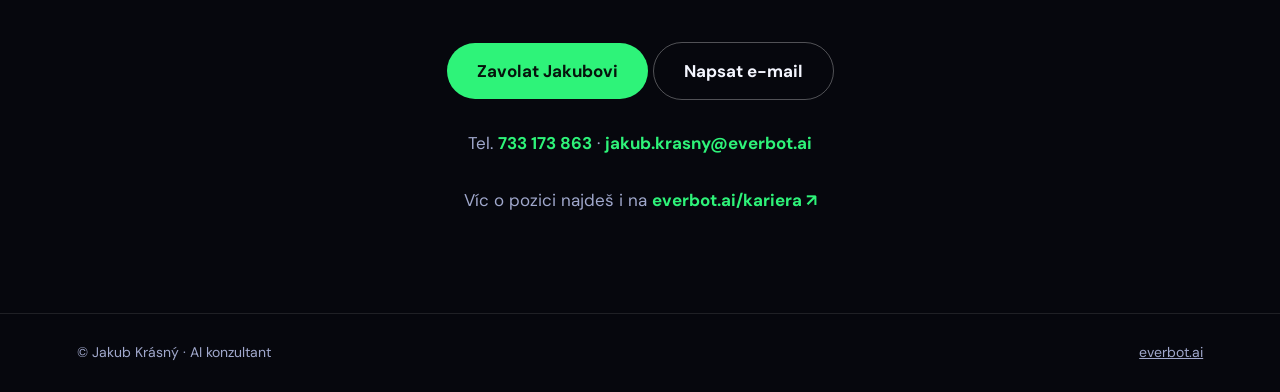
==== commit 7ef9a530: "Přechod na rezervaci: jemné zatemnění a přeskok místo projíždění stránkou Co-Authored-By: Claude Son" ====
--- a/nabor/index.html
+++ b/nabor/index.html
@@ -8,7 +8,7 @@
 <meta name="description" content="Staň se AI konzultantem v Everbotu. Provizní odměna, žádné startovní balíčky, trénink a vedení. Ozvi se Jakubovi Krásnému.">
 <link rel="preconnect" href="https://fonts.googleapis.com">
 <link href="https://fonts.googleapis.com/css2?family=DM+Sans:opsz,wght@9..40,400;9..40,500;9..40,700;9..40,800&display=swap" rel="stylesheet">
-<link rel="stylesheet" href="../style.css?v=1792841355">
+<link rel="stylesheet" href="../style.css?v=1792841540">
 </head>
 <body class="career">
 <div class="glow" id="glow"></div>
@@ -91,9 +91,9 @@
   <a href="https://everbot.ai" target="_blank" rel="noopener">everbot.ai</a>
 </footer>
 <a class="fab" href="#kontakt">Ozvat se</a>
-<script src="../vendor/gsap.min.js?v=1792841355"></script>
-<script src="../vendor/ScrollTrigger.min.js?v=1792841355"></script>
-<script src="../fx.js?v=1792841355"></script>
-<script src="../main.js?v=1792841355"></script>
+<script src="../vendor/gsap.min.js?v=1792841540"></script>
+<script src="../vendor/ScrollTrigger.min.js?v=1792841540"></script>
+<script src="../fx.js?v=1792841540"></script>
+<script src="../main.js?v=1792841540"></script>
 </body>
 </html>
--- a/style.css
+++ b/style.css
@@ -471,8 +471,9 @@
 :hover>.fxspot{opacity:1}
 .uc,.bt,.sc,.card,.mc,.vc,.step,.story{position:relative}
 @media(max-width:860px){.fxguide{display:none}}
-.fxwarp{position:fixed;inset:0;z-index:300;pointer-events:none}
-.fxwl{position:fixed;left:50%;bottom:16%;transform:translateX(-50%);z-index:301;padding:10px 20px;border-radius:999px;background:rgba(10,14,28,.85);border:1px solid rgba(46,243,121,.55);color:#2ef379;font:700 14px/1 ui-monospace,Menlo,Consolas,monospace;box-shadow:0 0 40px rgba(46,243,121,.3);pointer-events:none;white-space:nowrap}
-.fxlring{position:fixed;left:calc(50% - 60px);top:calc(50% - 60px);width:120px;height:120px;border-radius:50%;border:2px solid #2ef379;box-shadow:0 0 50px rgba(46,243,121,.6),inset 0 0 50px rgba(46,243,121,.3);z-index:299;pointer-events:none}
+.fxveil{position:fixed;inset:0;z-index:300;pointer-events:none;display:flex;align-items:center;justify-content:center;background:radial-gradient(ellipse at center,rgba(12,22,22,.86),rgba(5,7,16,.96));backdrop-filter:blur(10px)}
+.fxveil span{display:flex;align-items:center;gap:12px;color:#fff;font-weight:600;font-size:17px;letter-spacing:.01em}
+.fxveil i{width:16px;height:16px;border-radius:50%;border:2px solid rgba(46,243,121,.25);border-top-color:#2ef379;animation:fxspin .8s linear infinite}
+@keyframes fxspin{to{transform:rotate(360deg)}}
 .fxland{animation:fxland 2.2s ease-out}
 @keyframes fxland{0%{box-shadow:inset 0 0 0 2px rgba(46,243,121,.9),inset 0 0 160px rgba(46,243,121,.35)}100%{box-shadow:inset 0 0 0 2px rgba(46,243,121,0),inset 0 0 160px rgba(46,243,121,0)}}
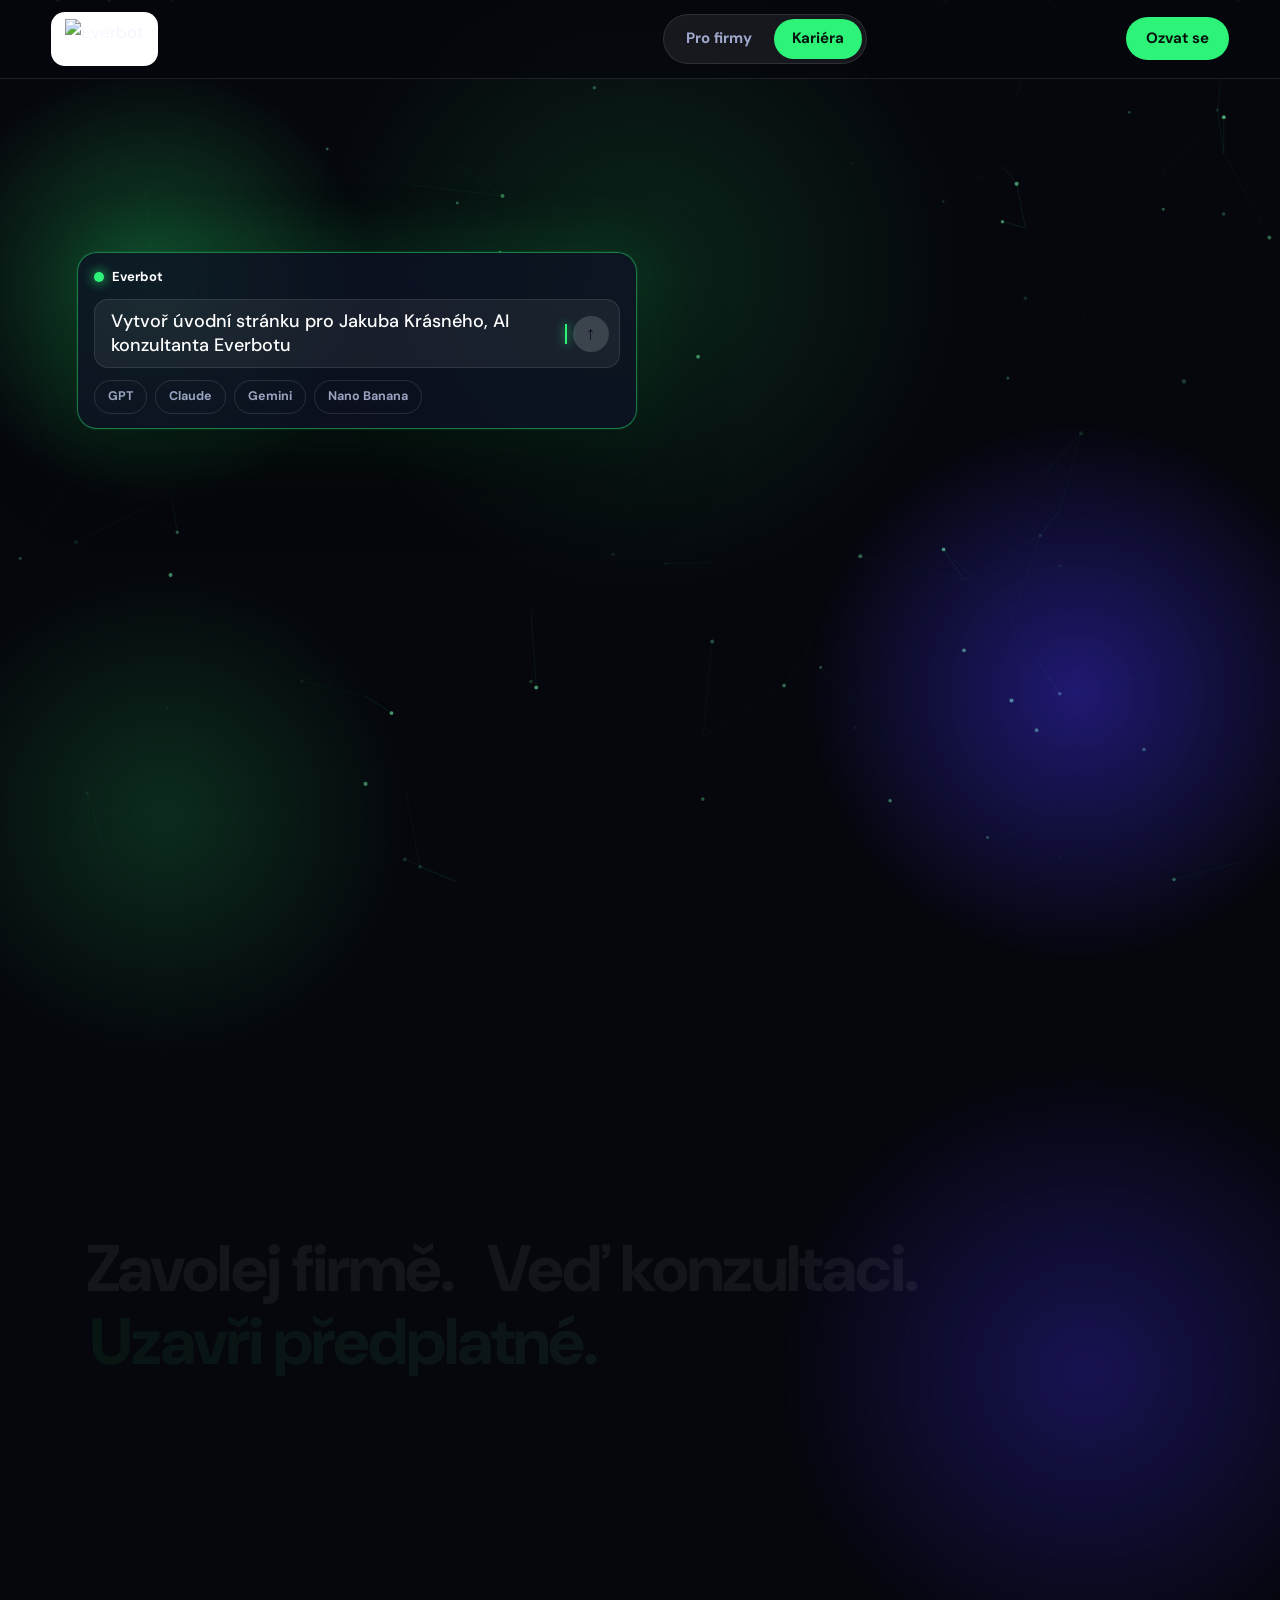
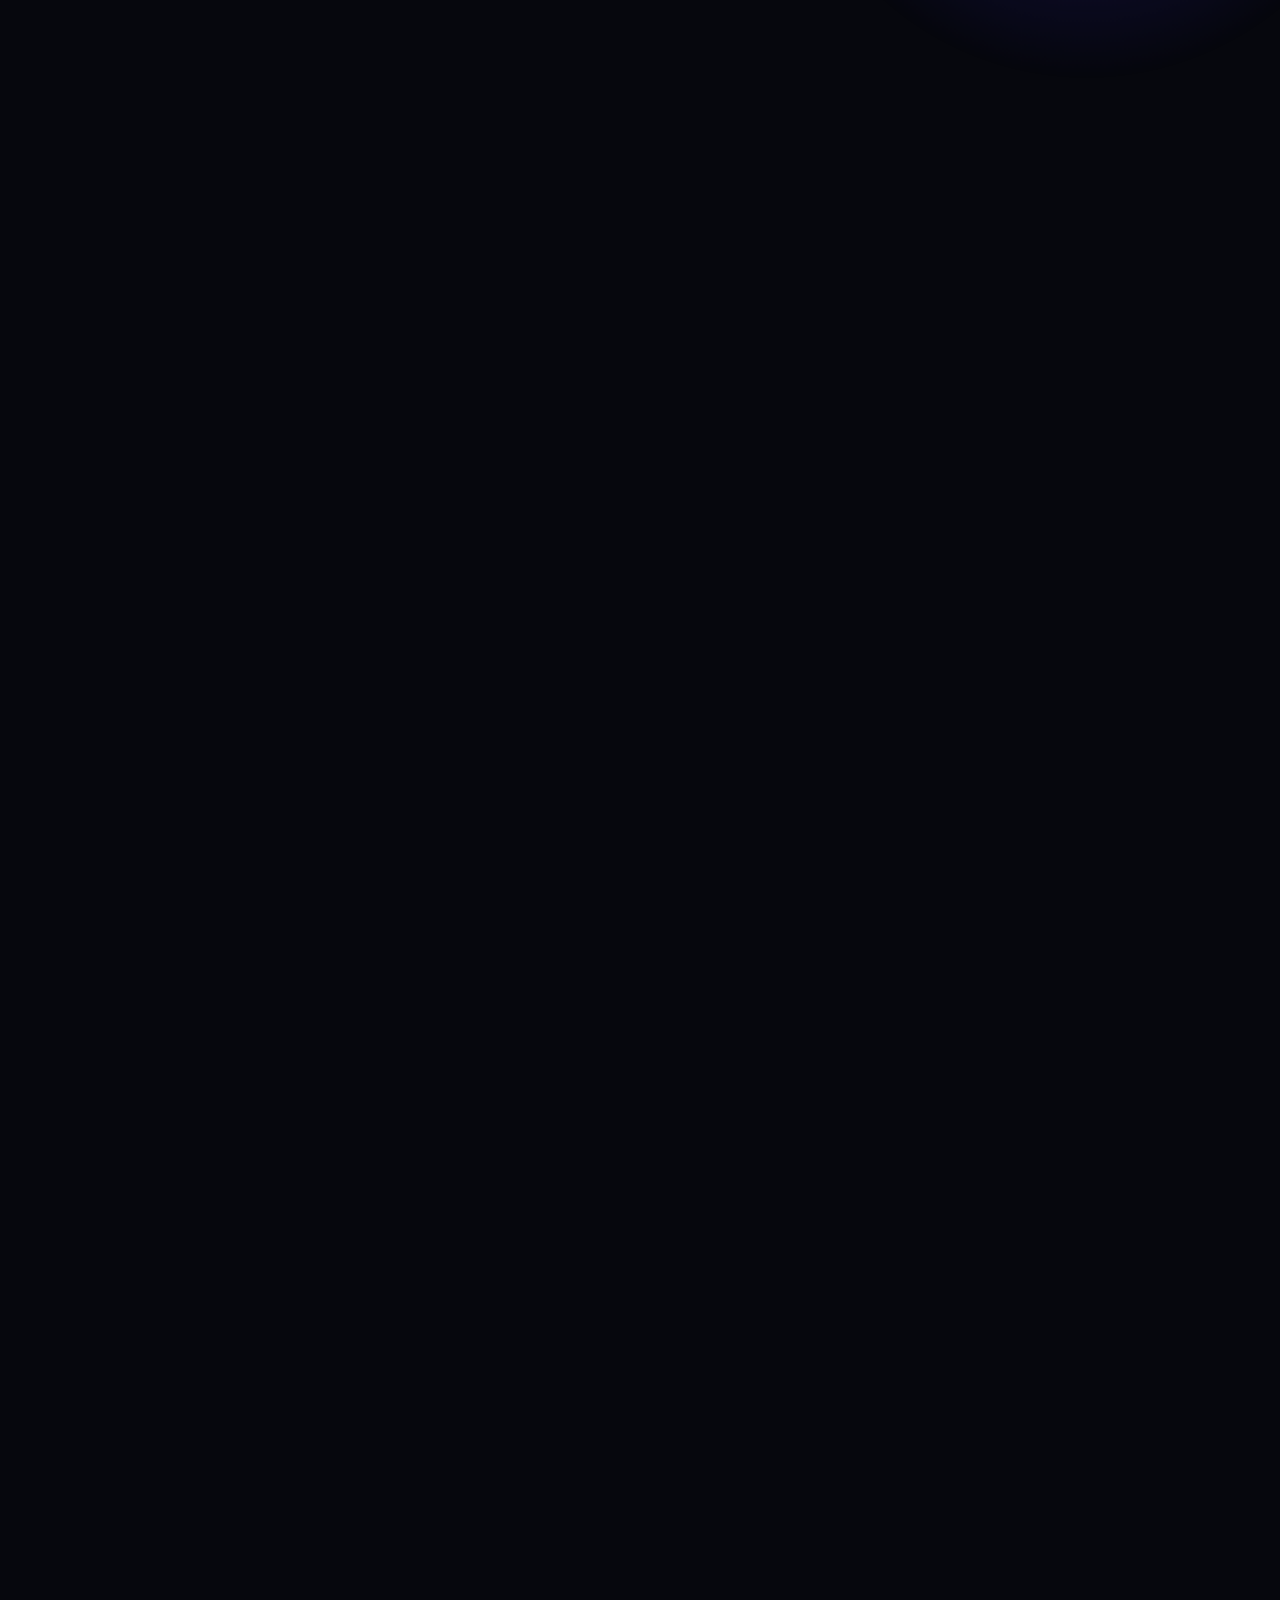
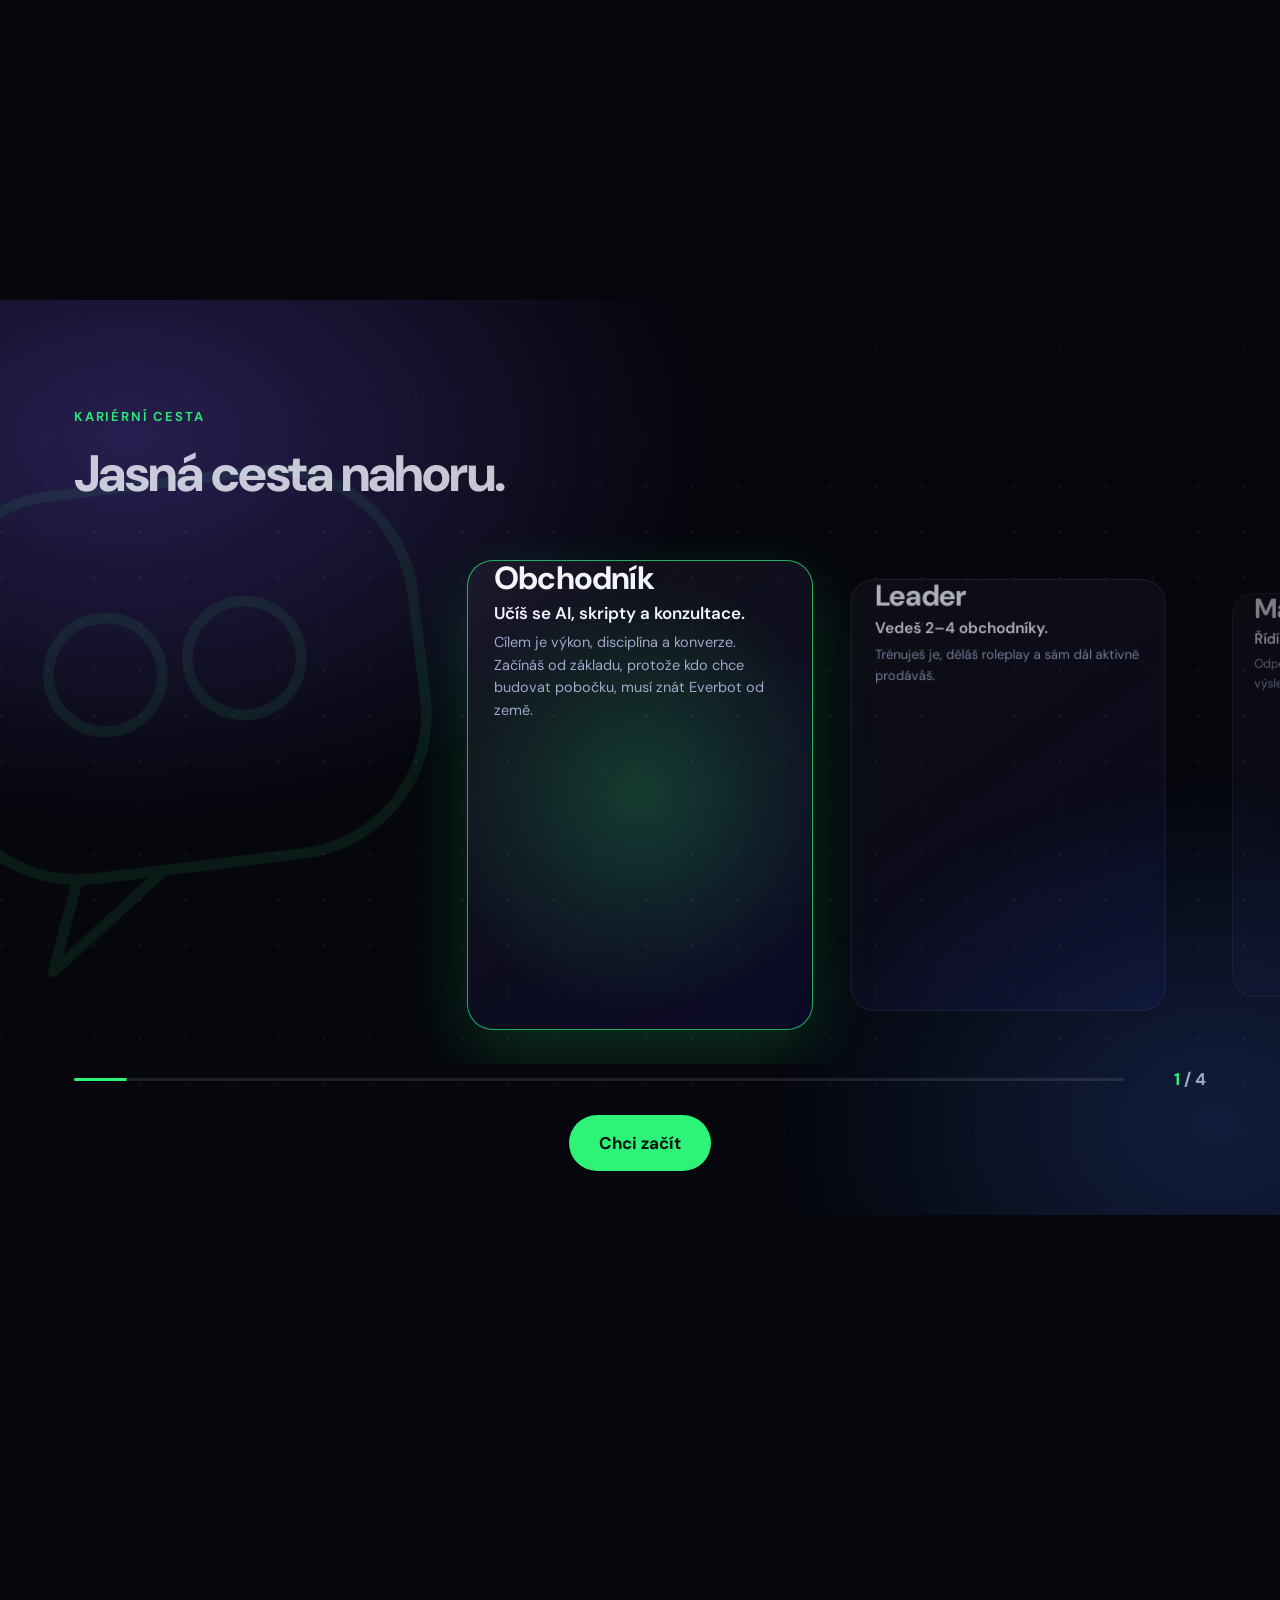
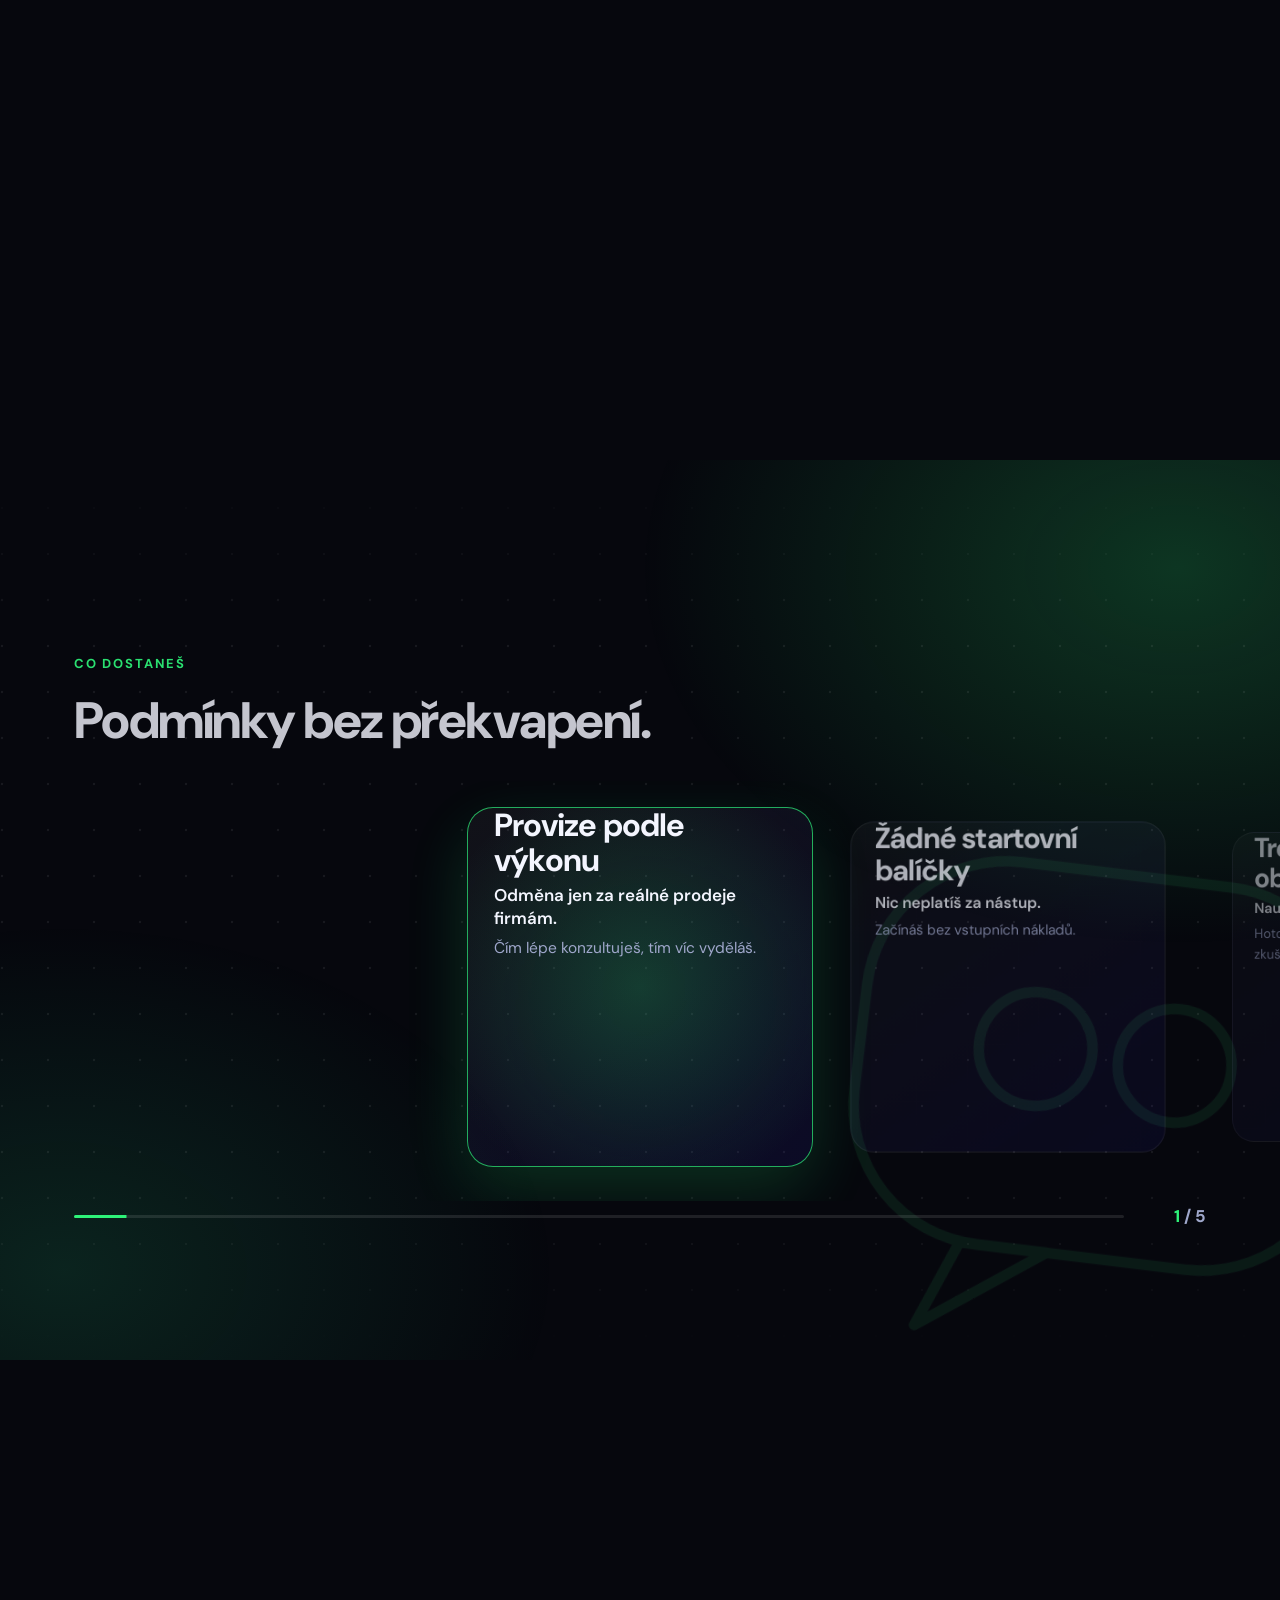
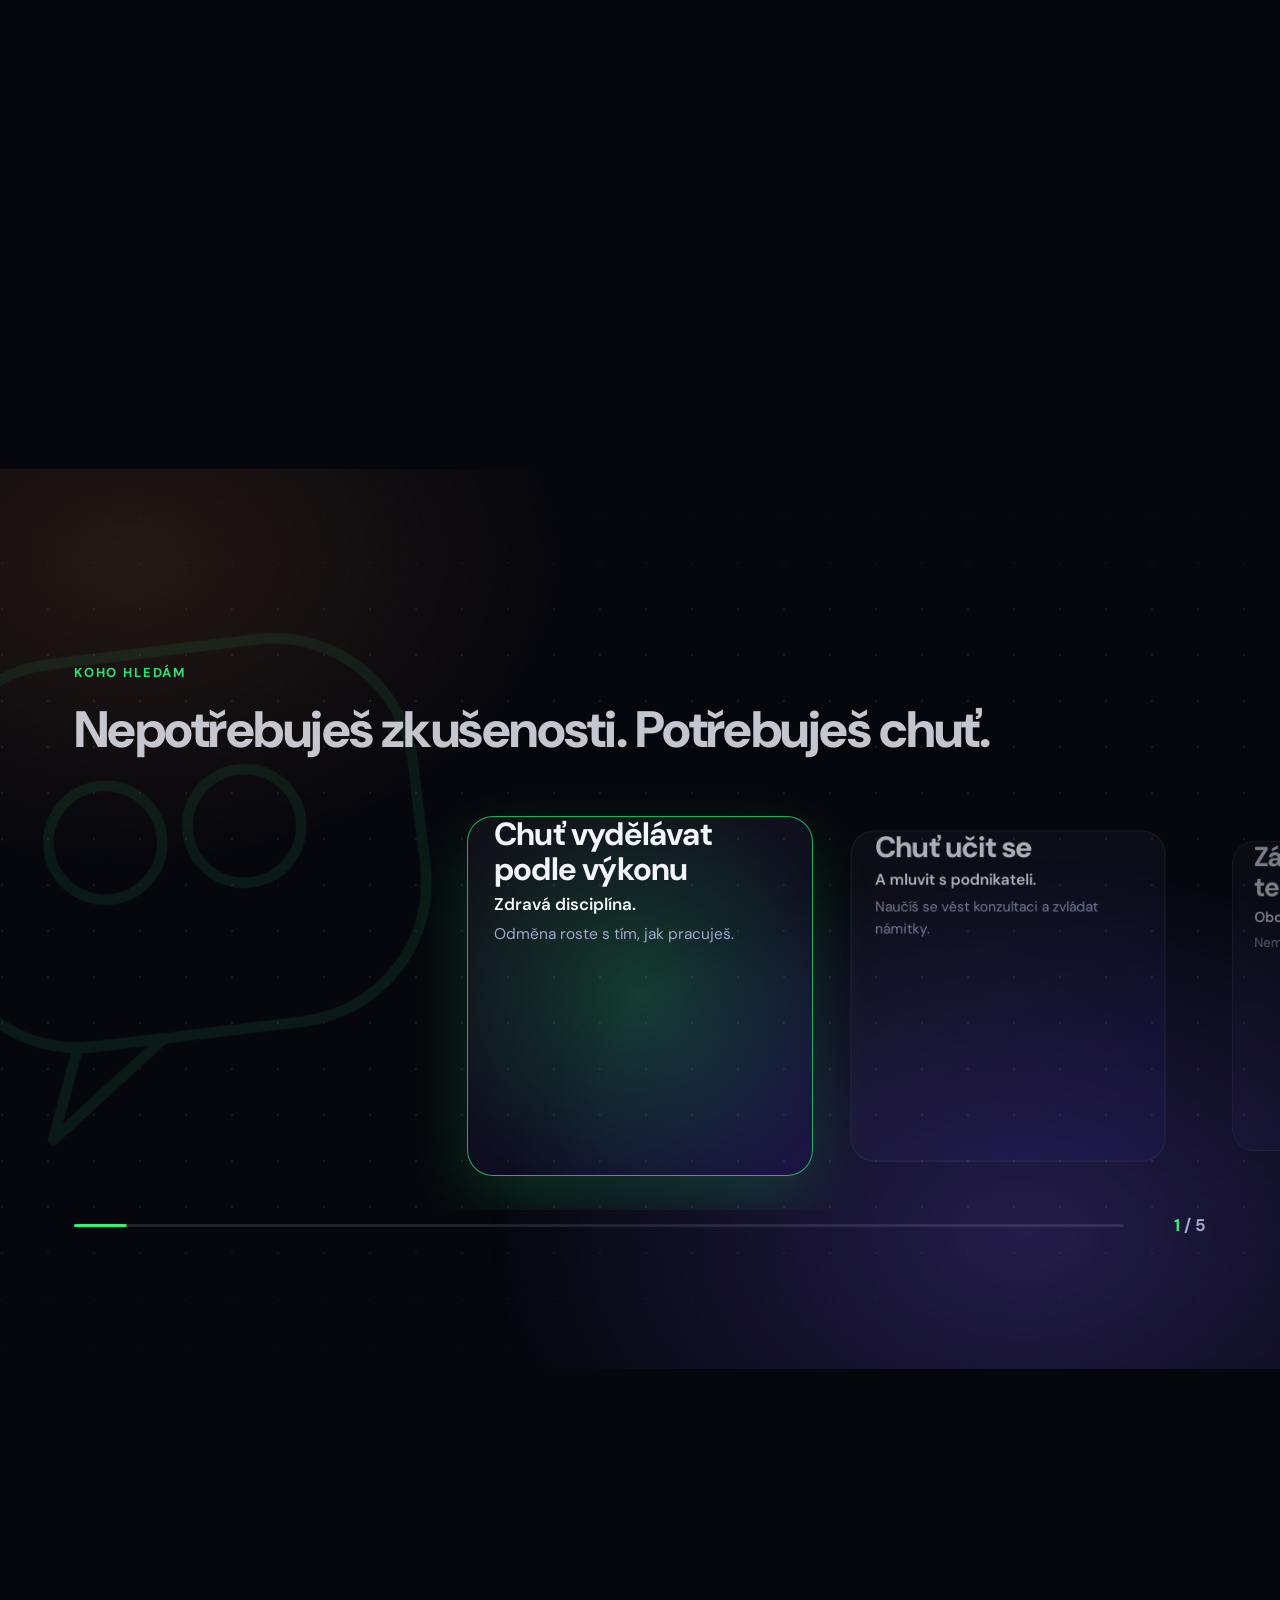
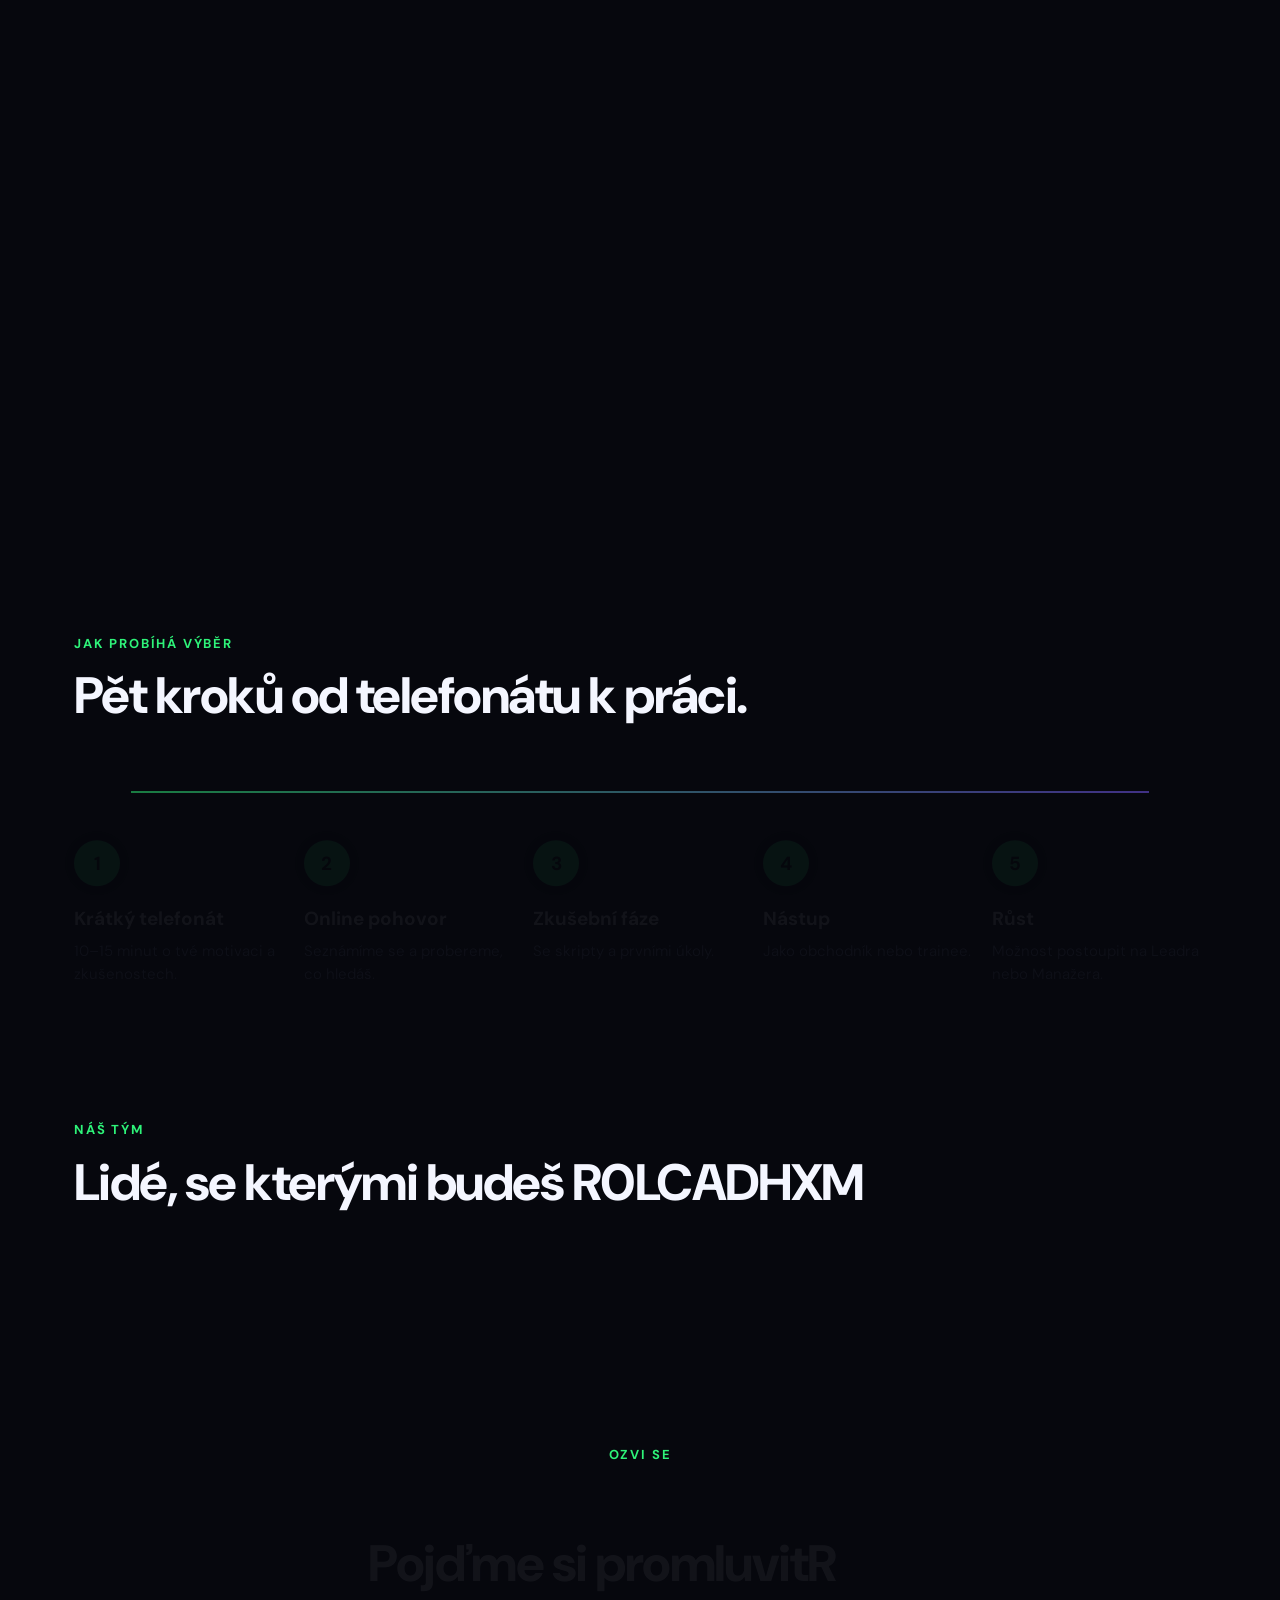
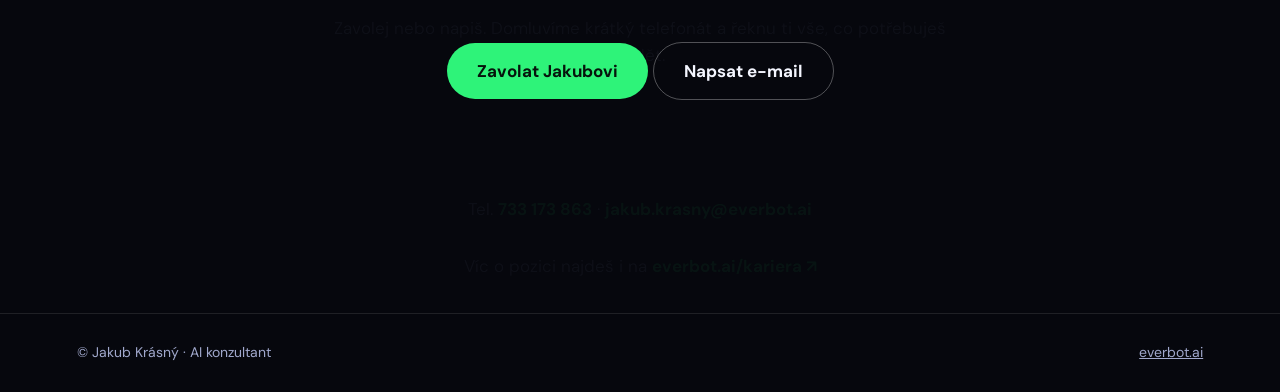
==== commit 6f953d9a: "Krátký přesun na rezervaci plynule; po návratu nahoru se úvodní efekt přehraje znovu Co-Authored-By:" ====
--- a/nabor/index.html
+++ b/nabor/index.html
@@ -8,7 +8,7 @@
 <meta name="description" content="Staň se AI konzultantem v Everbotu. Provizní odměna, žádné startovní balíčky, trénink a vedení. Ozvi se Jakubovi Krásnému.">
 <link rel="preconnect" href="https://fonts.googleapis.com">
 <link href="https://fonts.googleapis.com/css2?family=DM+Sans:opsz,wght@9..40,400;9..40,500;9..40,700;9..40,800&display=swap" rel="stylesheet">
-<link rel="stylesheet" href="../style.css?v=1792841540">
+<link rel="stylesheet" href="../style.css?v=1792841899">
 </head>
 <body class="career">
 <div class="glow" id="glow"></div>
@@ -91,9 +91,9 @@
   <a href="https://everbot.ai" target="_blank" rel="noopener">everbot.ai</a>
 </footer>
 <a class="fab" href="#kontakt">Ozvat se</a>
-<script src="../vendor/gsap.min.js?v=1792841540"></script>
-<script src="../vendor/ScrollTrigger.min.js?v=1792841540"></script>
-<script src="../fx.js?v=1792841540"></script>
-<script src="../main.js?v=1792841540"></script>
+<script src="../vendor/gsap.min.js?v=1792841899"></script>
+<script src="../vendor/ScrollTrigger.min.js?v=1792841899"></script>
+<script src="../fx.js?v=1792841899"></script>
+<script src="../main.js?v=1792841899"></script>
 </body>
 </html>
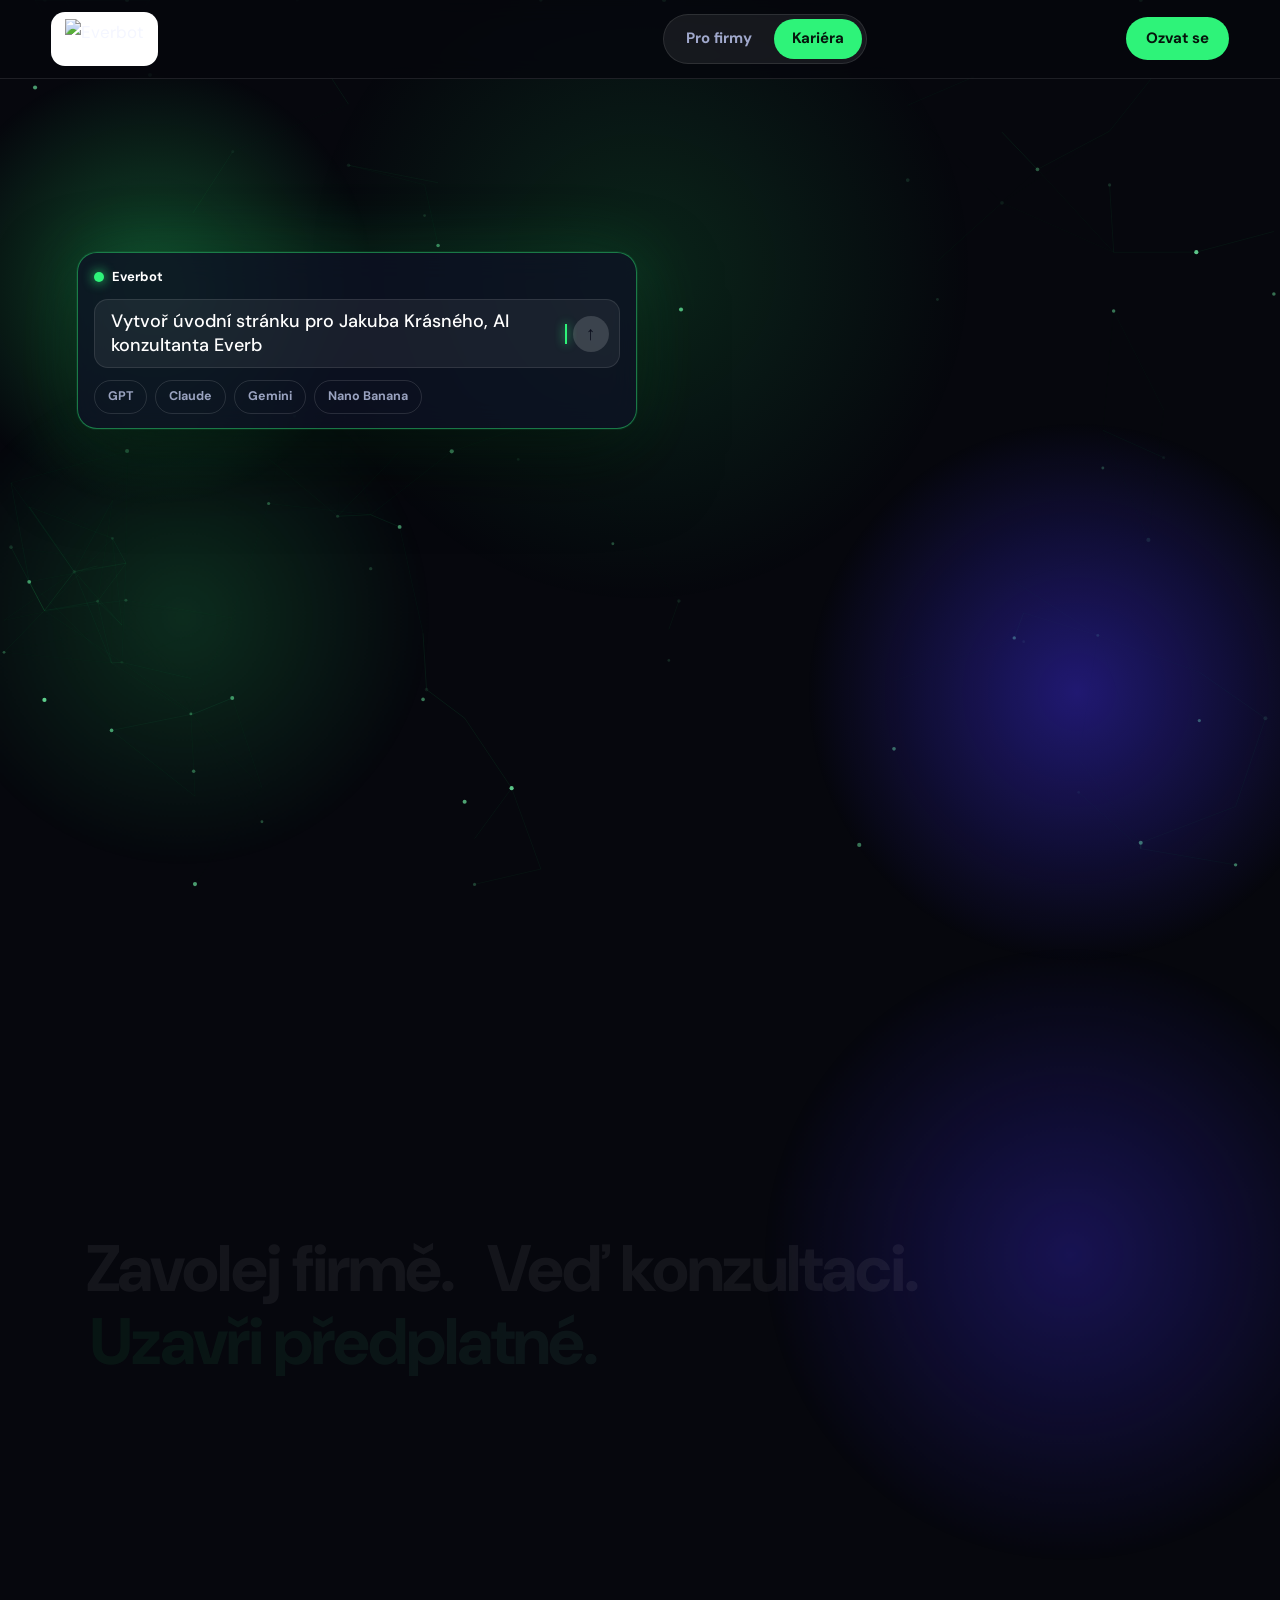
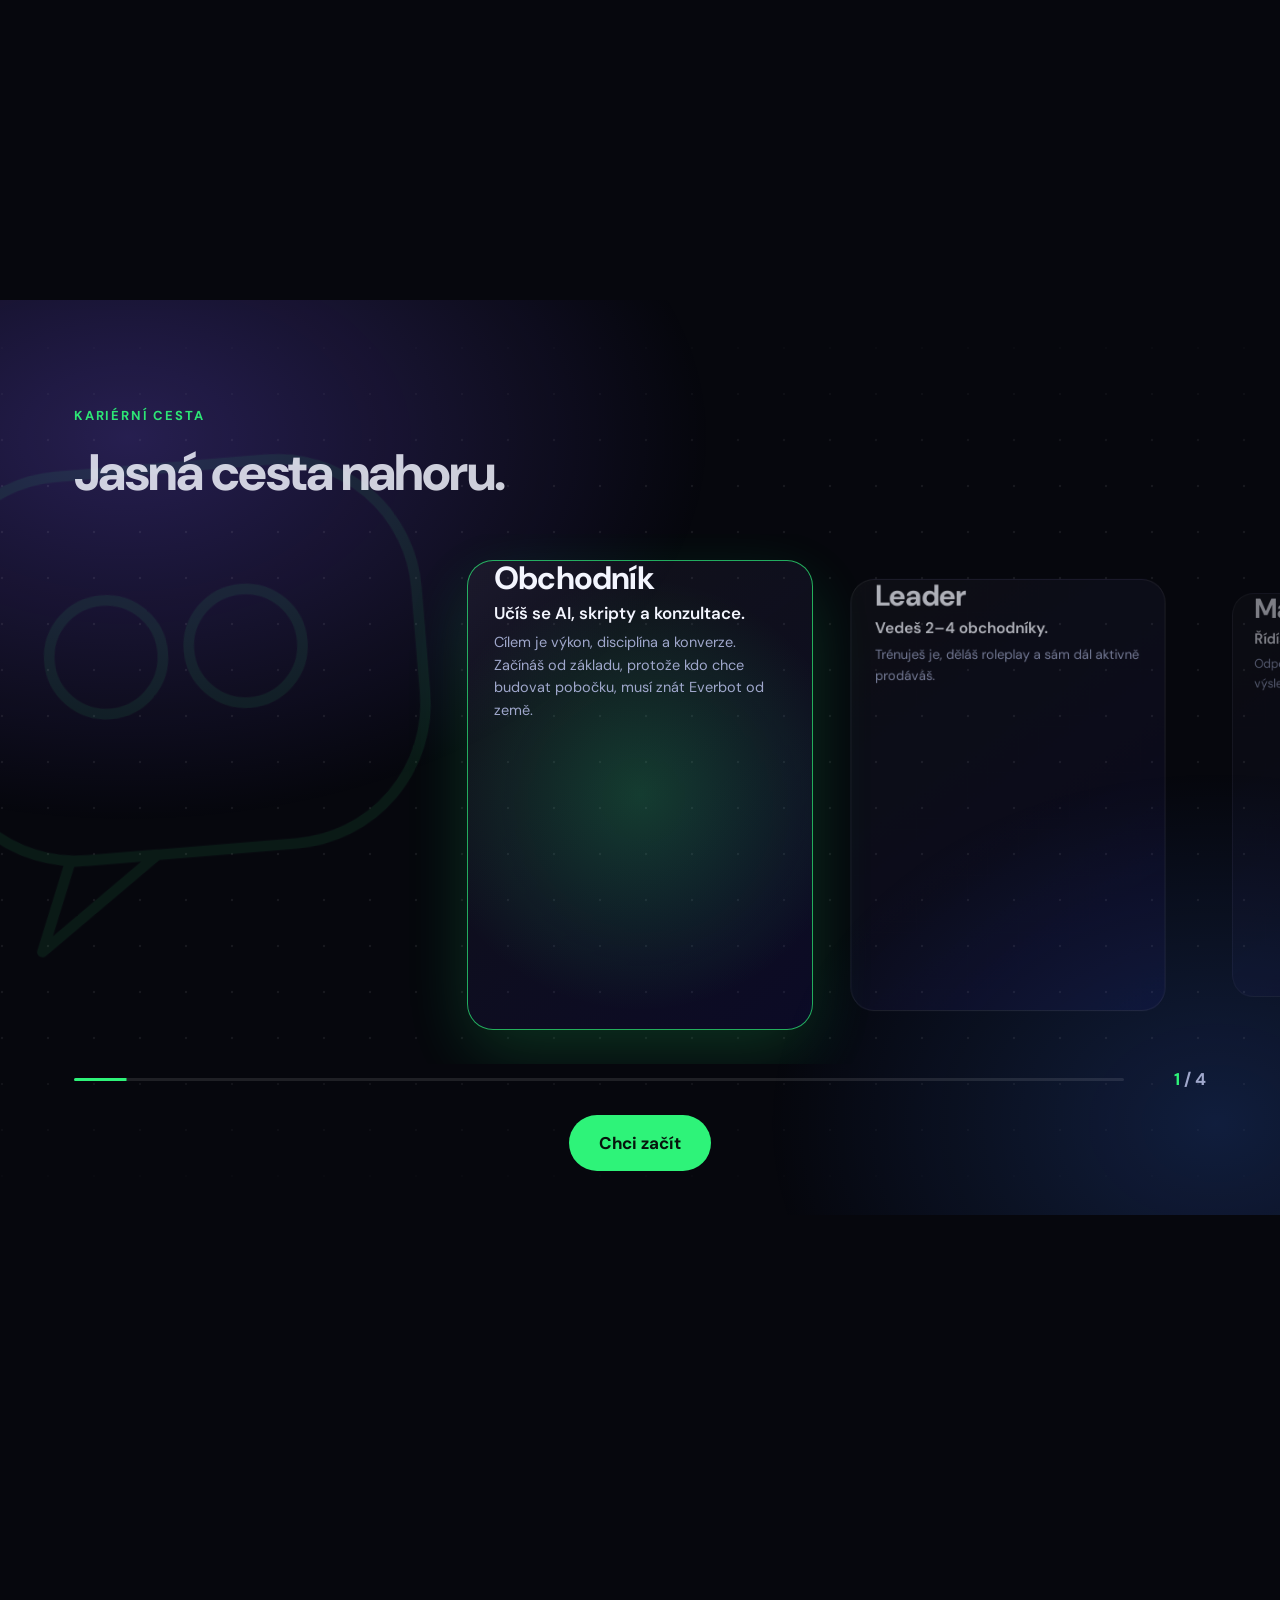
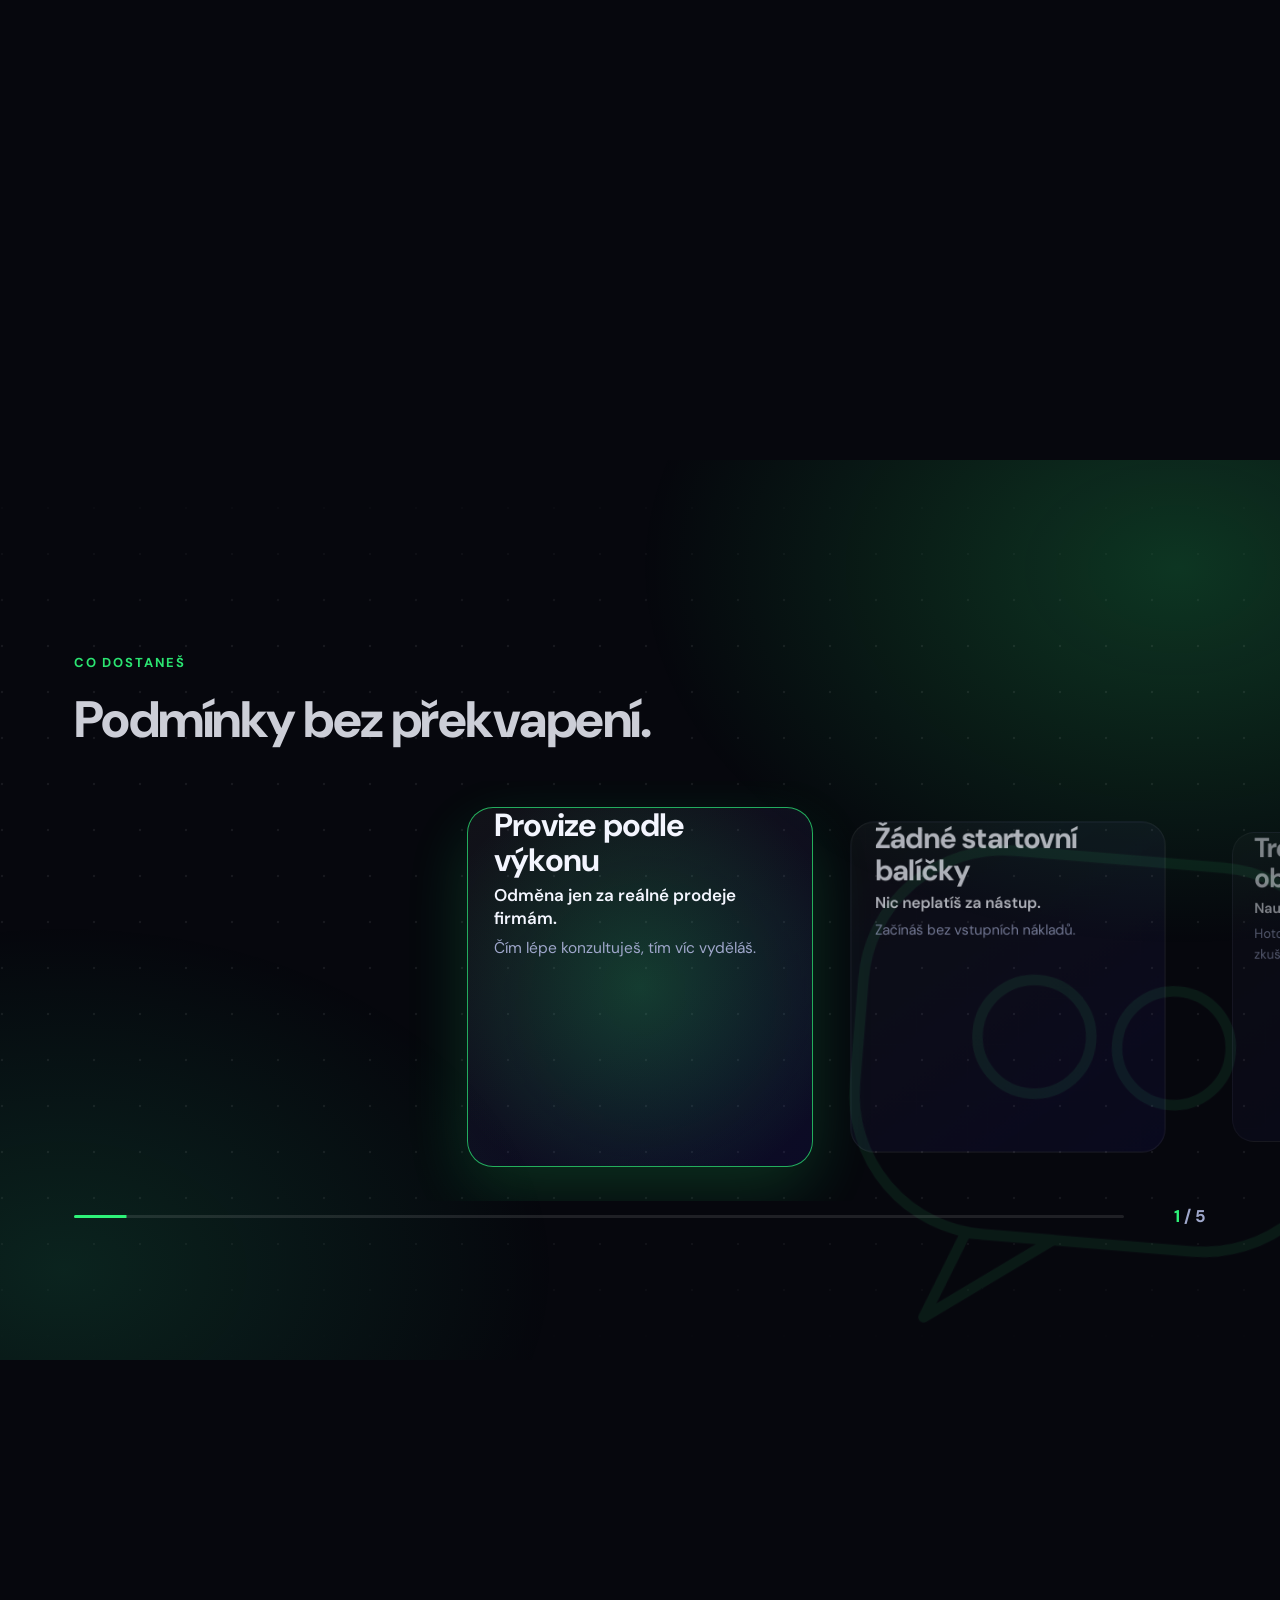
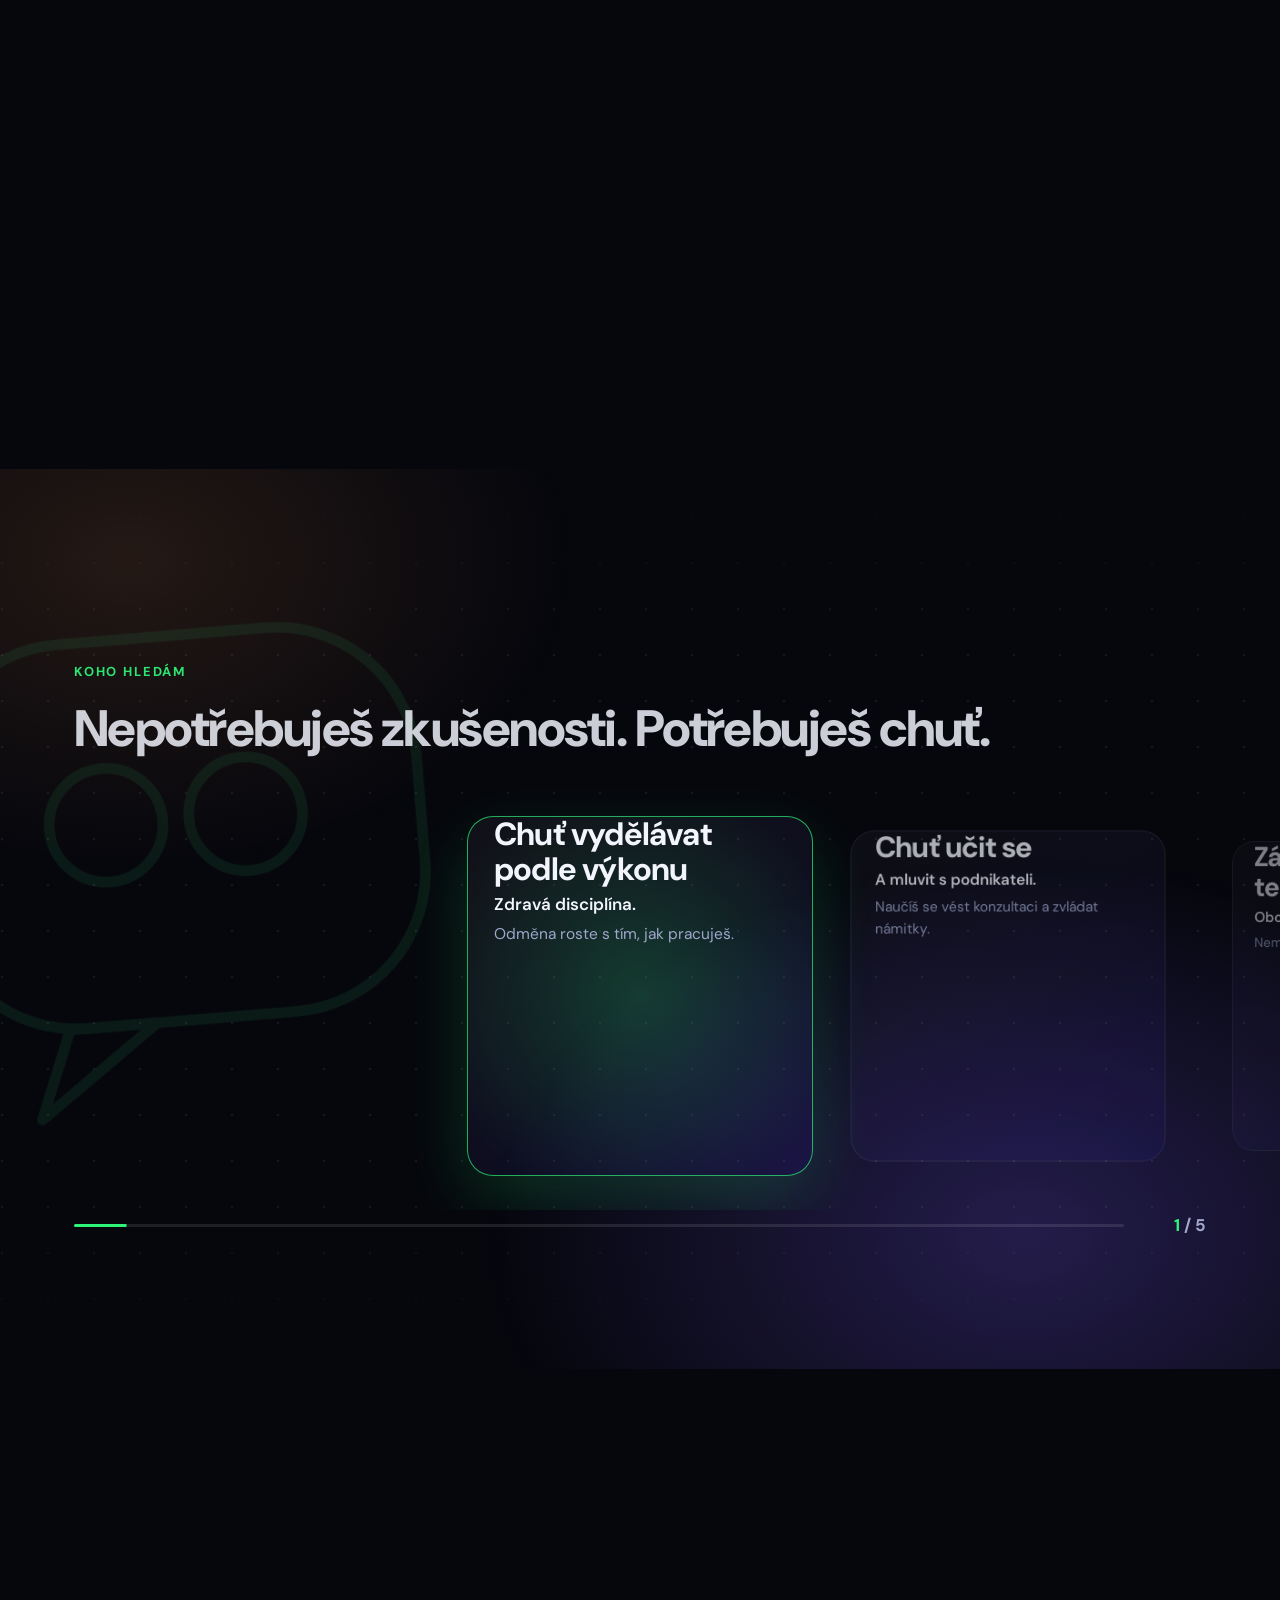
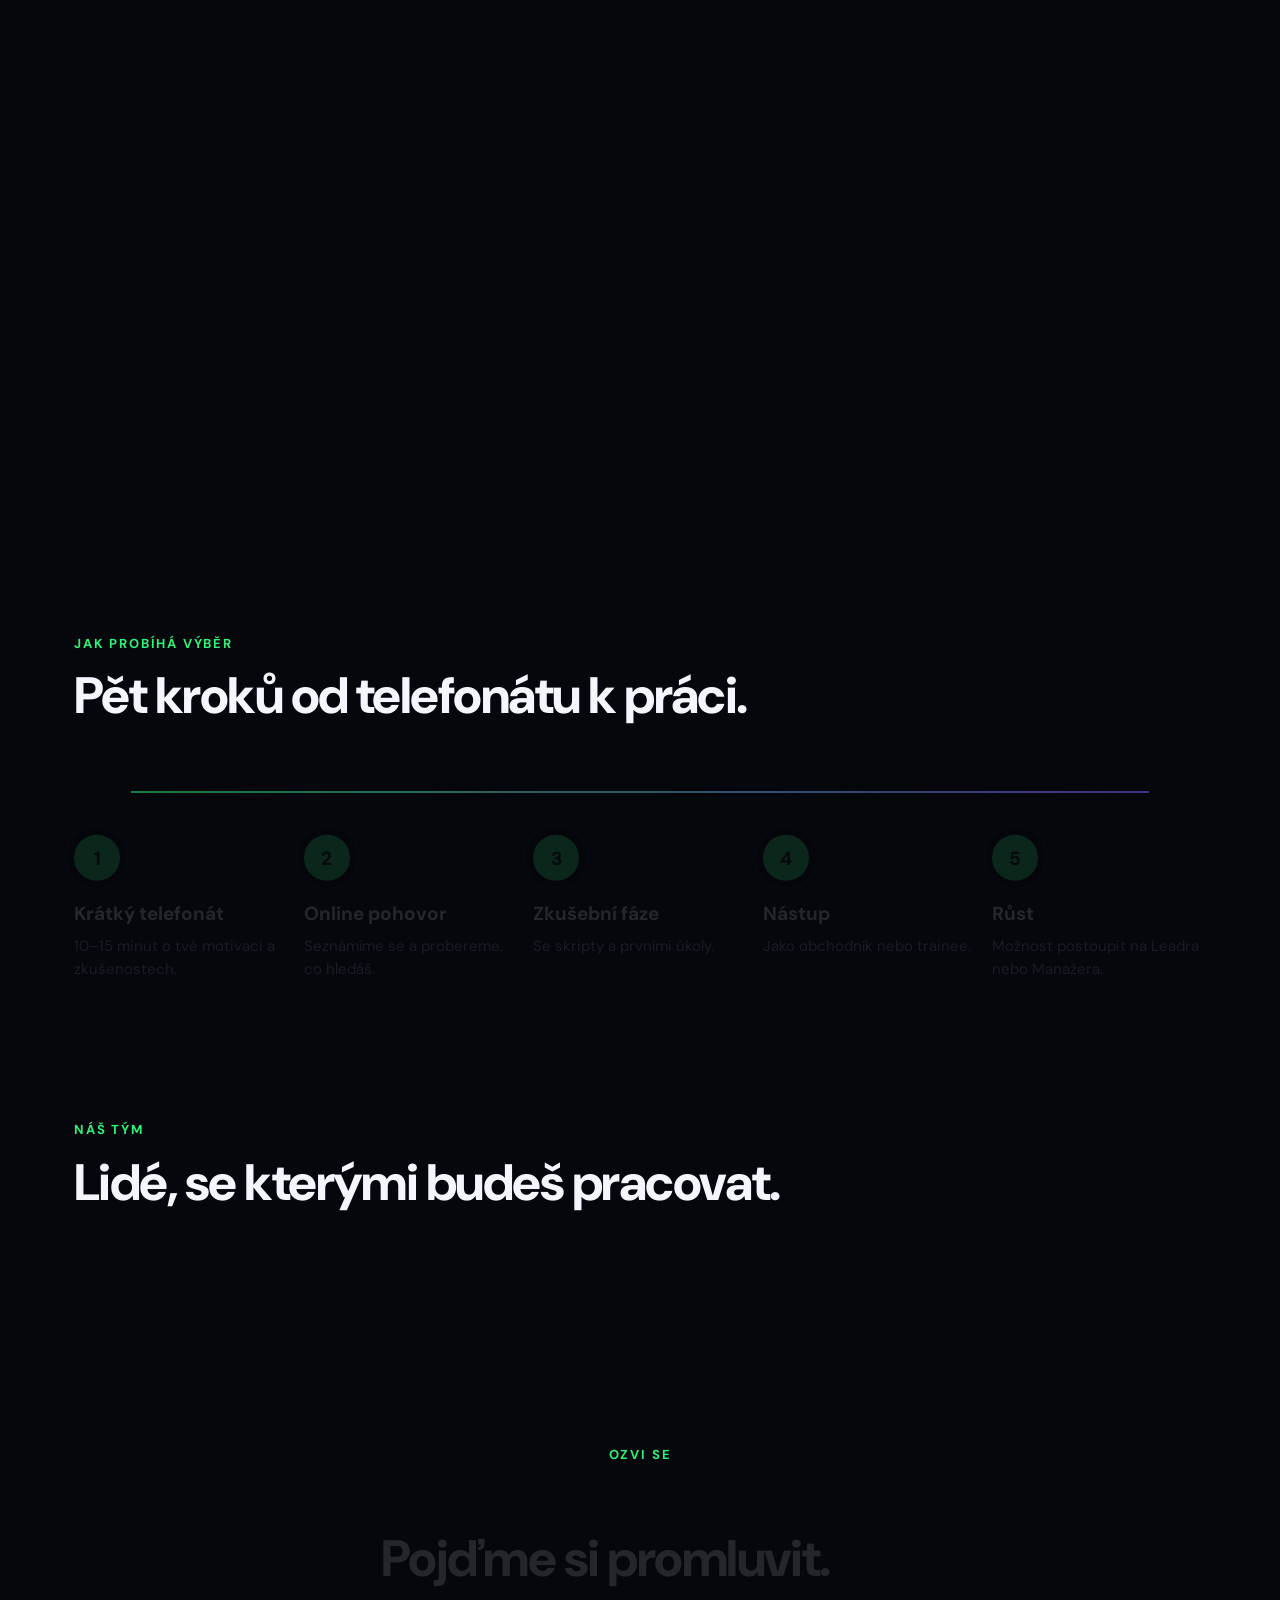
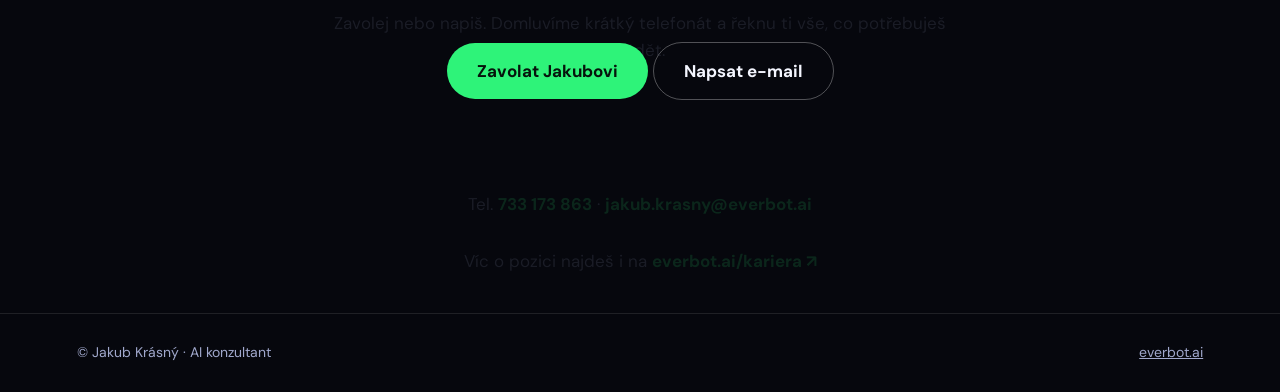
==== commit 75e56373: "Mobil: plovoucí tlačítko se schová v úvodu a u rezervace, menší nadpis na stránce Kariéra Co-Authore" ====
--- a/nabor/index.html
+++ b/nabor/index.html
@@ -8,7 +8,7 @@
 <meta name="description" content="Staň se AI konzultantem v Everbotu. Provizní odměna, žádné startovní balíčky, trénink a vedení. Ozvi se Jakubovi Krásnému.">
 <link rel="preconnect" href="https://fonts.googleapis.com">
 <link href="https://fonts.googleapis.com/css2?family=DM+Sans:opsz,wght@9..40,400;9..40,500;9..40,700;9..40,800&display=swap" rel="stylesheet">
-<link rel="stylesheet" href="../style.css?v=1792841899">
+<link rel="stylesheet" href="../style.css?v=1792842820">
 </head>
 <body class="career">
 <div class="glow" id="glow"></div>
@@ -91,9 +91,9 @@
   <a href="https://everbot.ai" target="_blank" rel="noopener">everbot.ai</a>
 </footer>
 <a class="fab" href="#kontakt">Ozvat se</a>
-<script src="../vendor/gsap.min.js?v=1792841899"></script>
-<script src="../vendor/ScrollTrigger.min.js?v=1792841899"></script>
-<script src="../fx.js?v=1792841899"></script>
-<script src="../main.js?v=1792841899"></script>
+<script src="../vendor/gsap.min.js?v=1792842820"></script>
+<script src="../vendor/ScrollTrigger.min.js?v=1792842820"></script>
+<script src="../fx.js?v=1792842820"></script>
+<script src="../main.js?v=1792842820"></script>
 </body>
 </html>
--- a/style.css
+++ b/style.css
@@ -477,3 +477,9 @@
 @keyframes fxspin{to{transform:rotate(360deg)}}
 .fxland{animation:fxland 2.2s ease-out}
 @keyframes fxland{0%{box-shadow:inset 0 0 0 2px rgba(46,243,121,.9),inset 0 0 160px rgba(46,243,121,.35)}100%{box-shadow:inset 0 0 0 2px rgba(46,243,121,0),inset 0 0 160px rgba(46,243,121,0)}}
+/* mobil */
+@media(max-width:860px){
+.fab{transition:opacity .3s,transform .3s}
+body.fab-off .fab{opacity:0;transform:translateY(24px);pointer-events:none}
+.career .hero h1{font-size:clamp(40px,11.2vw,56px)}
+}
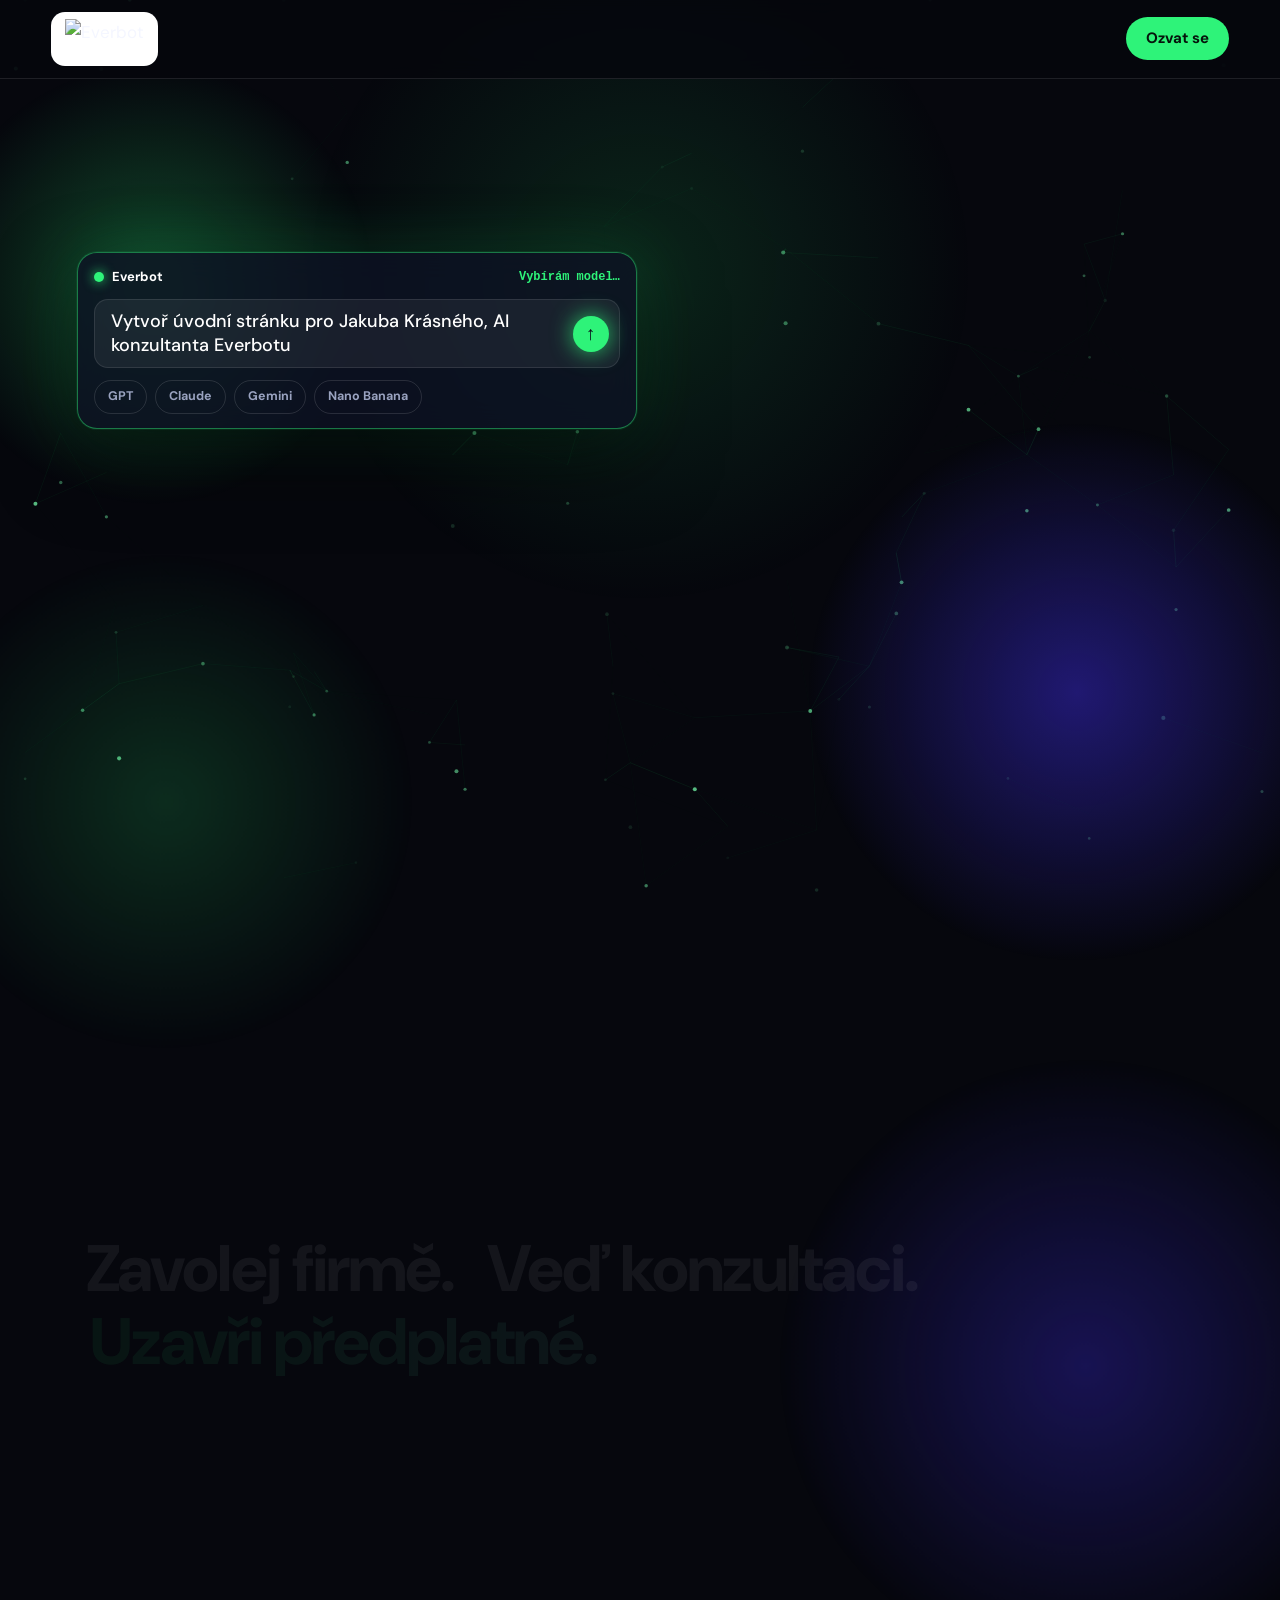
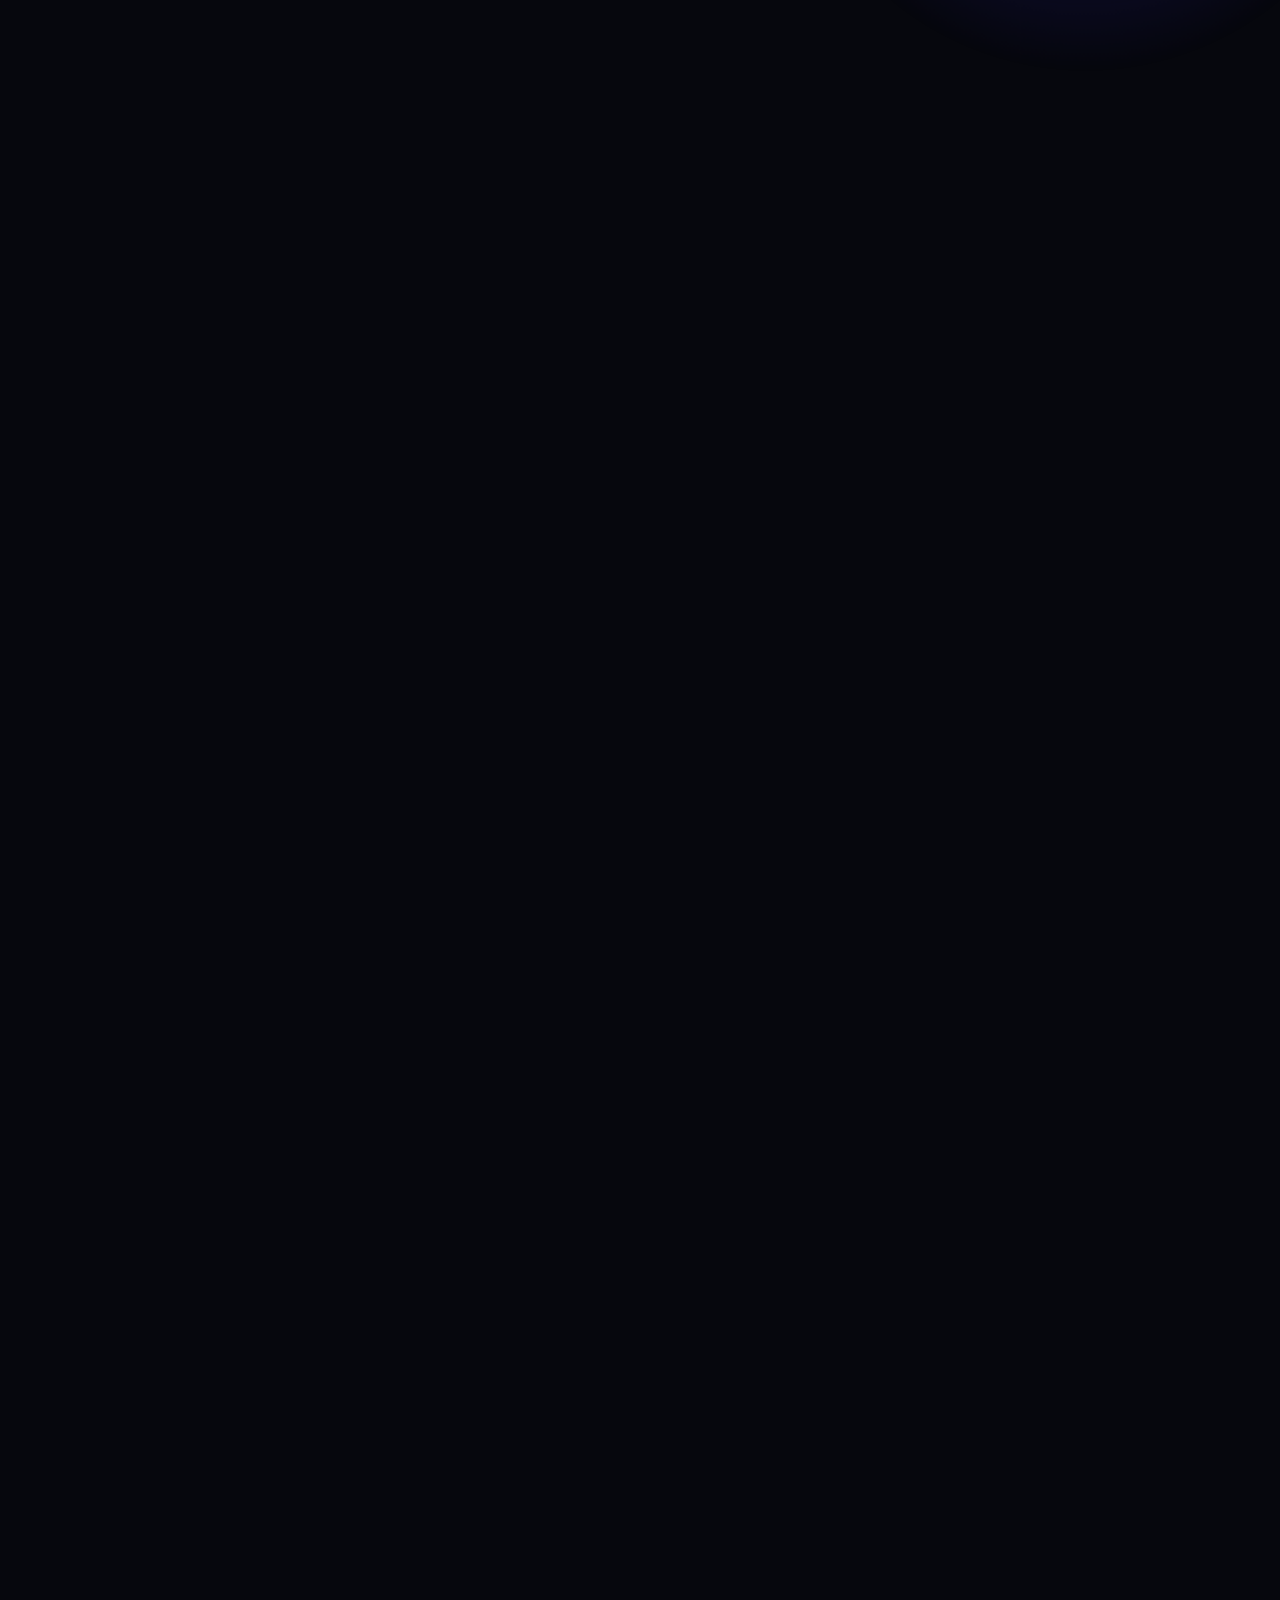
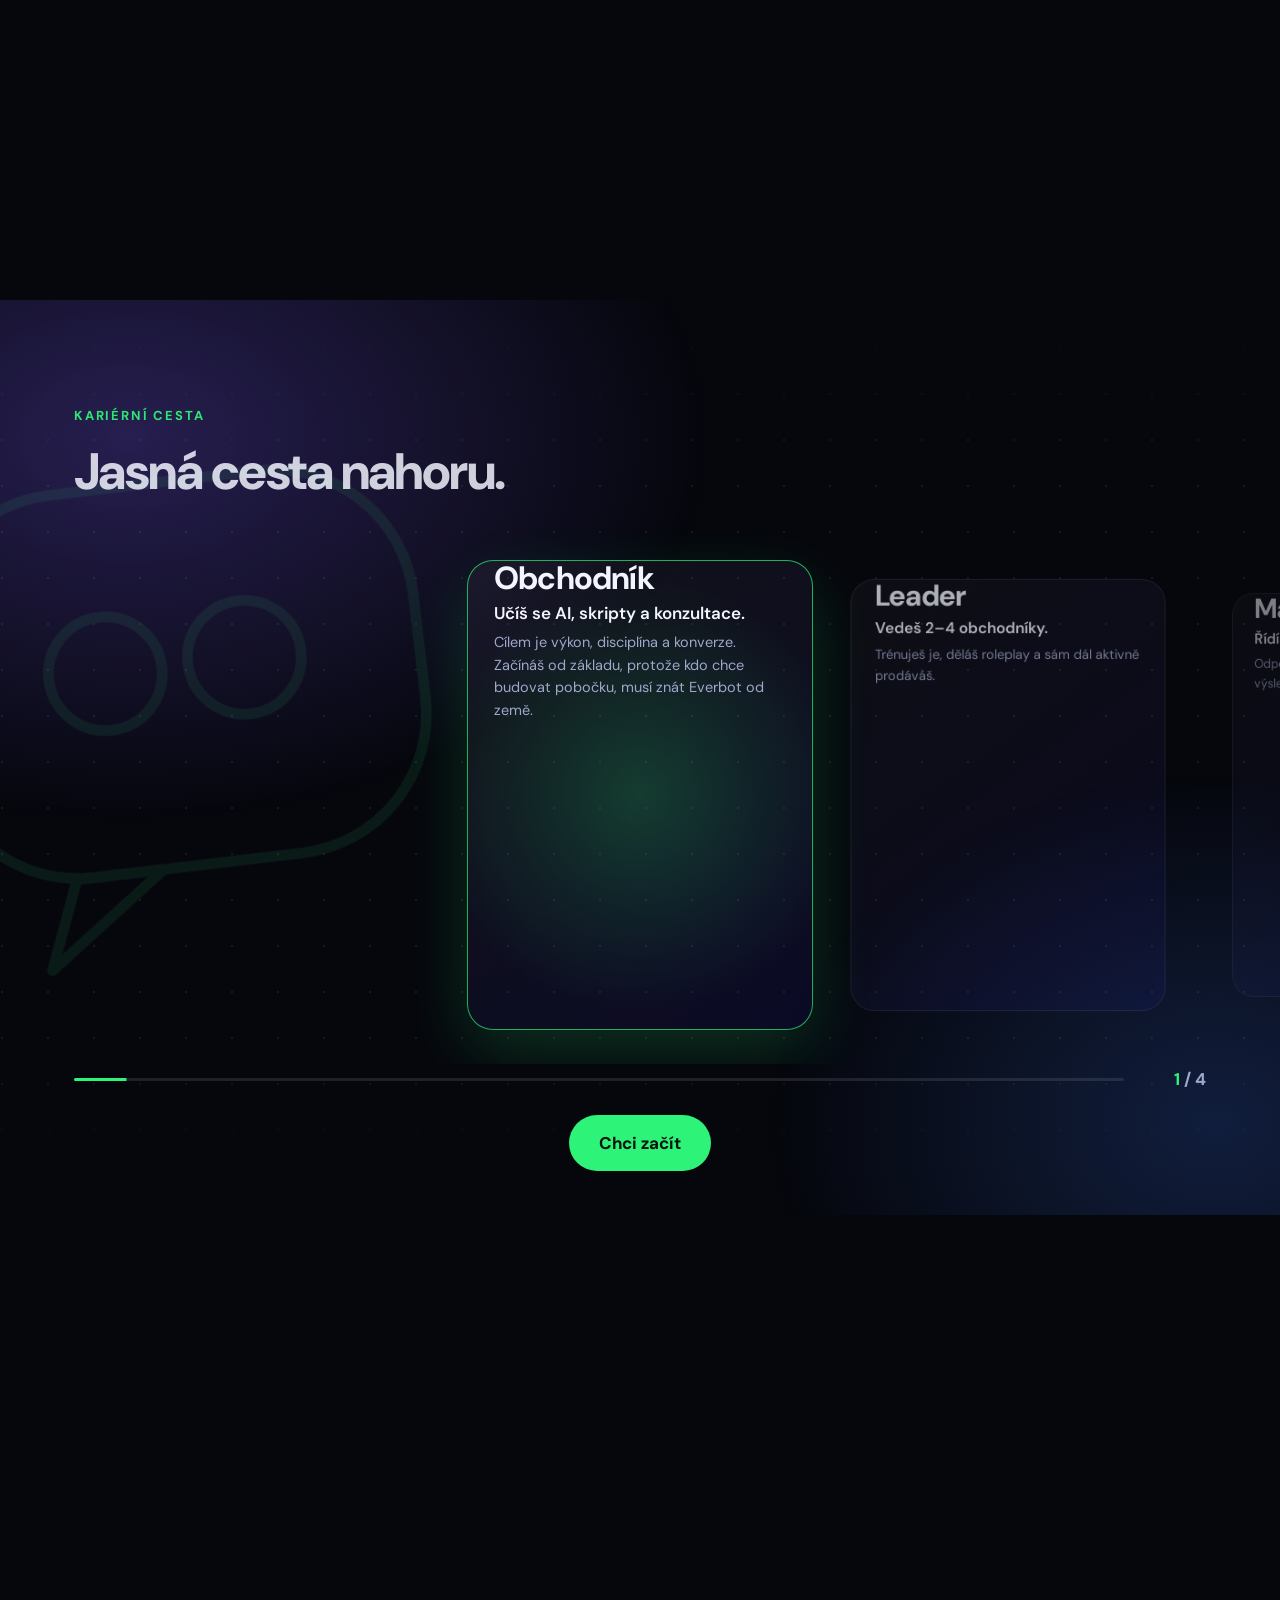
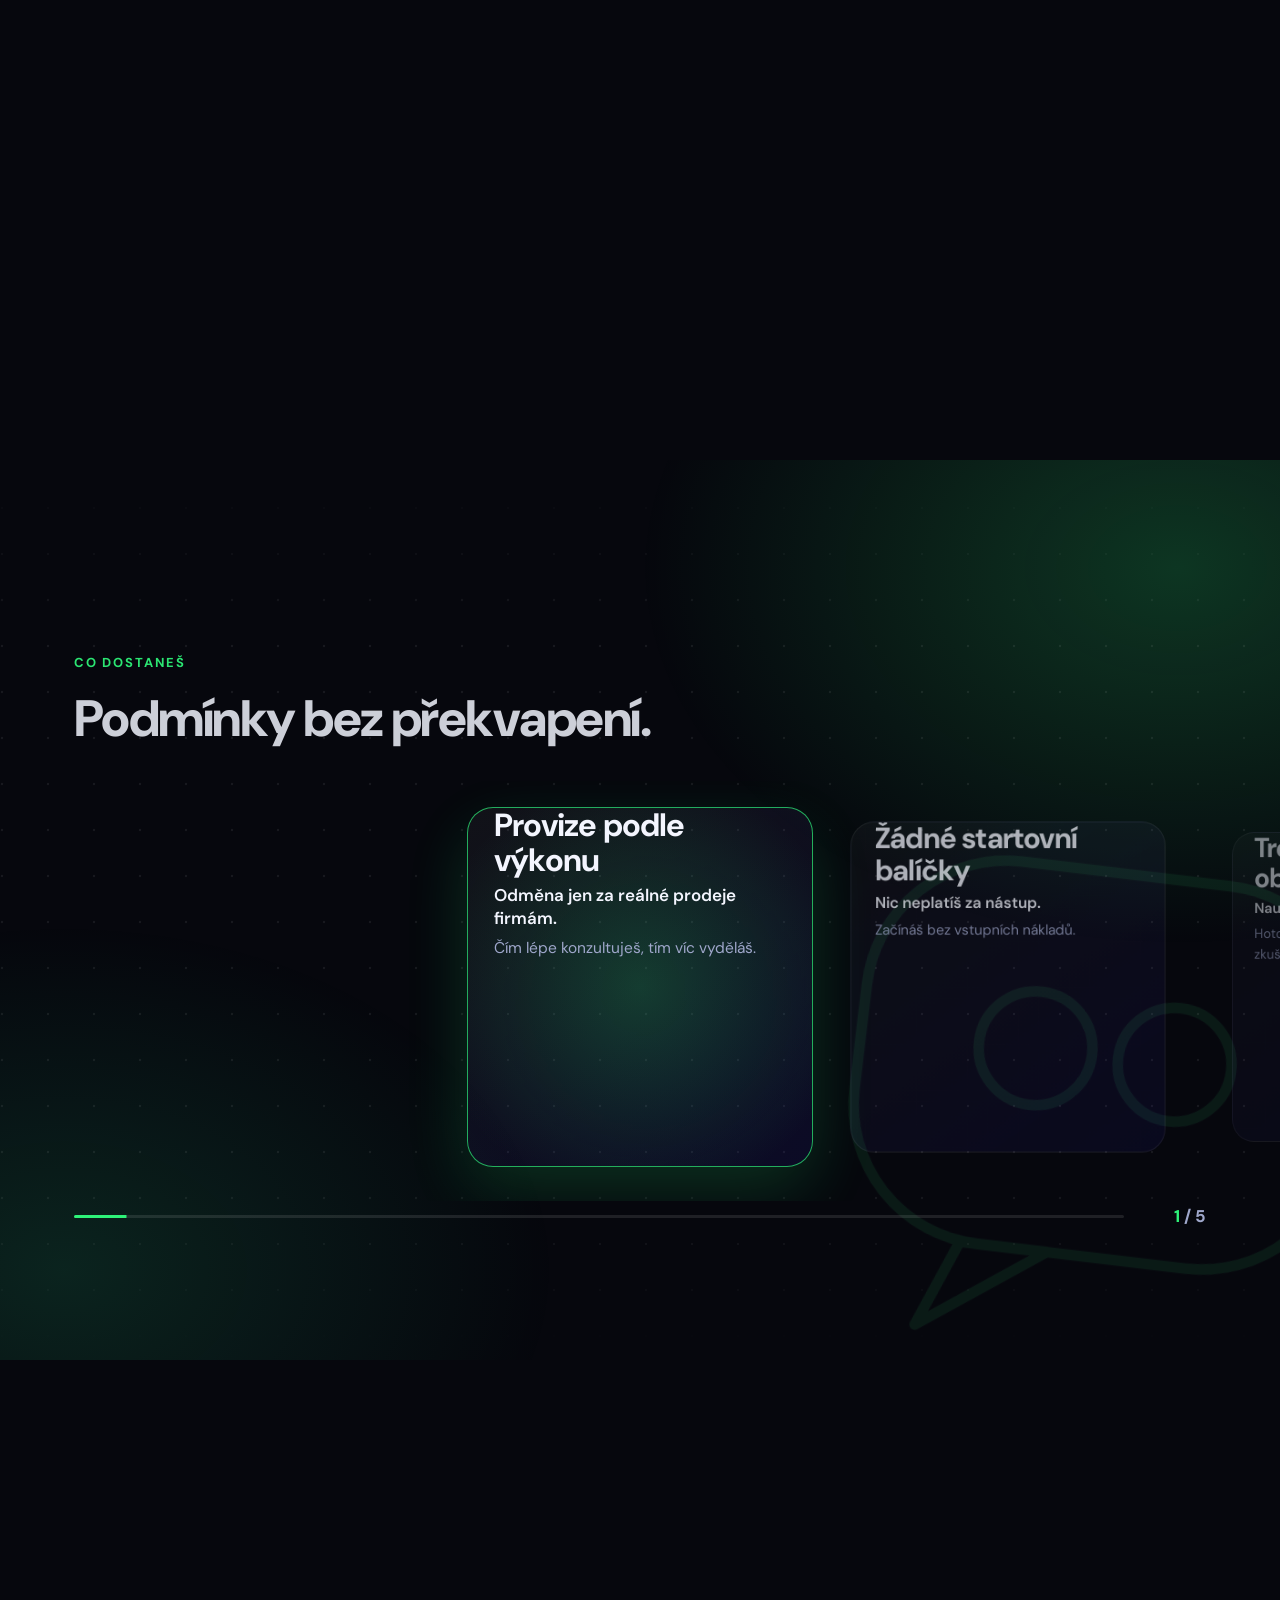
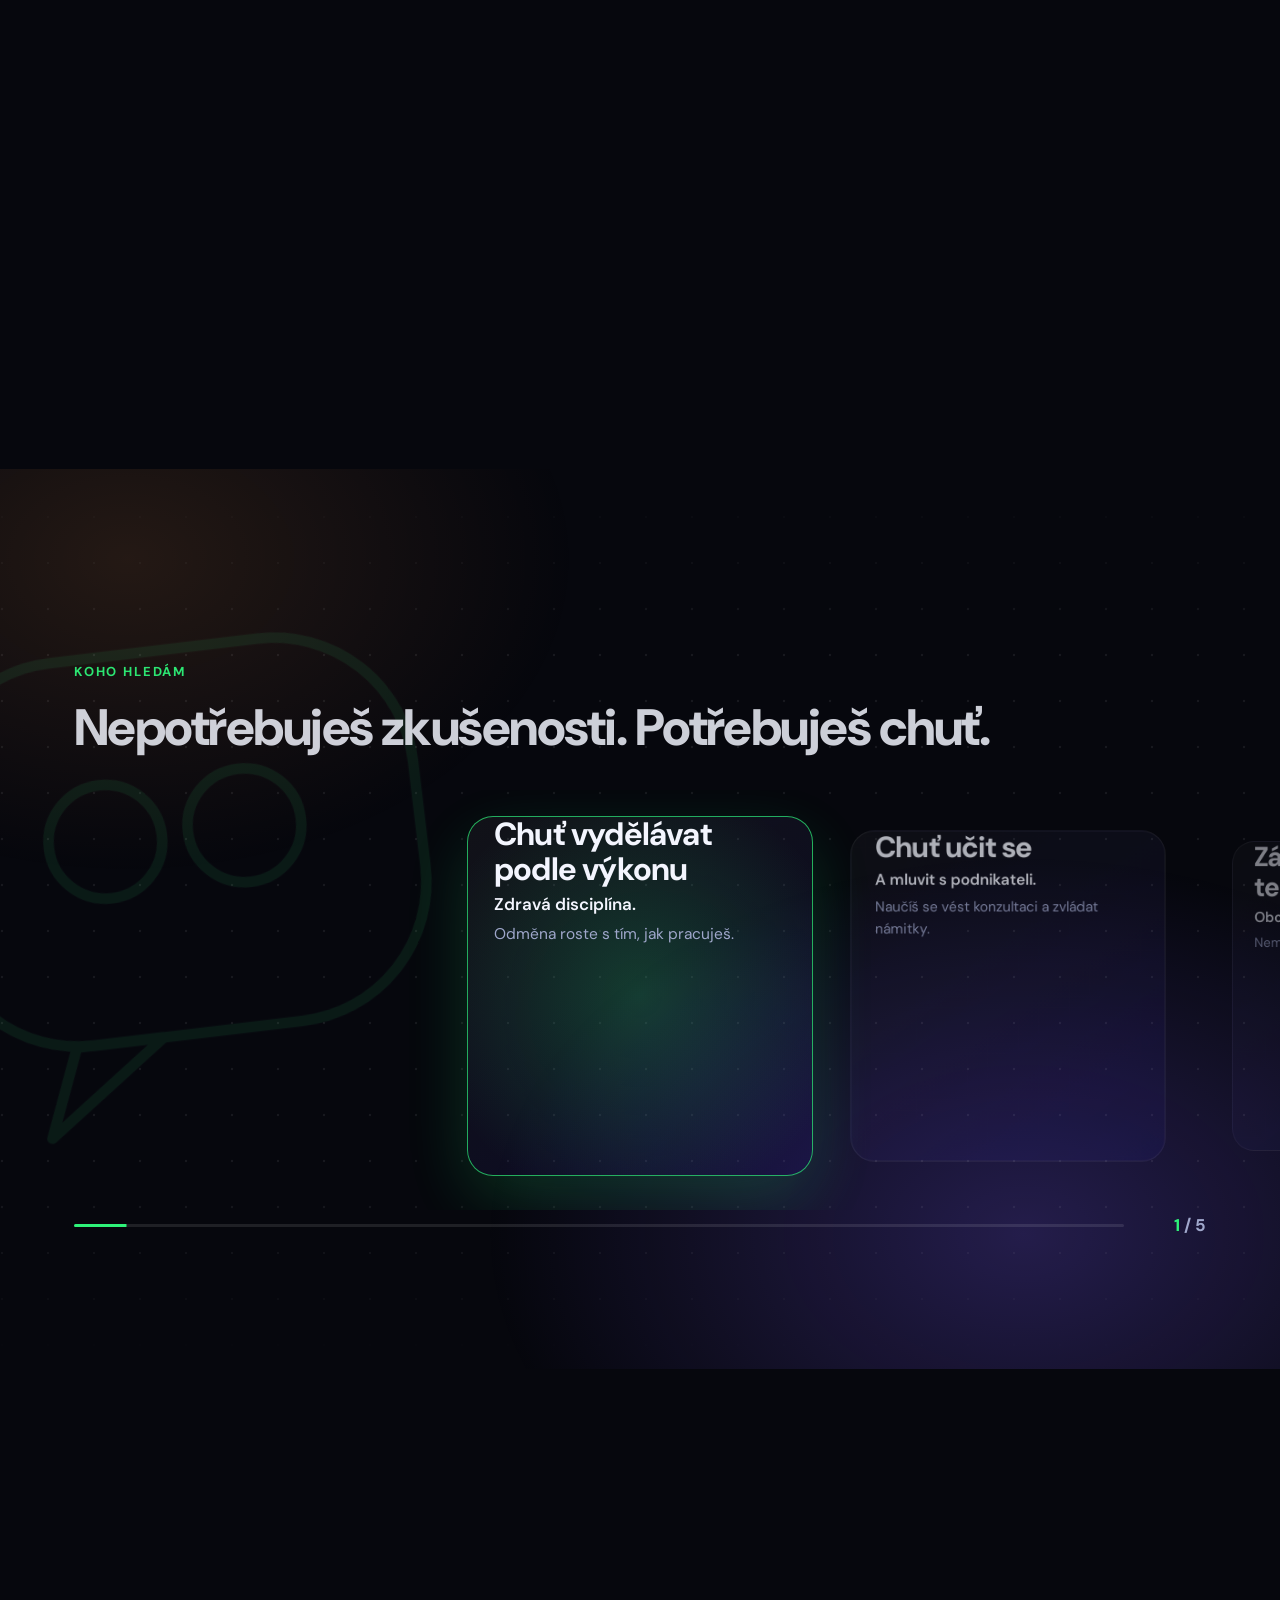
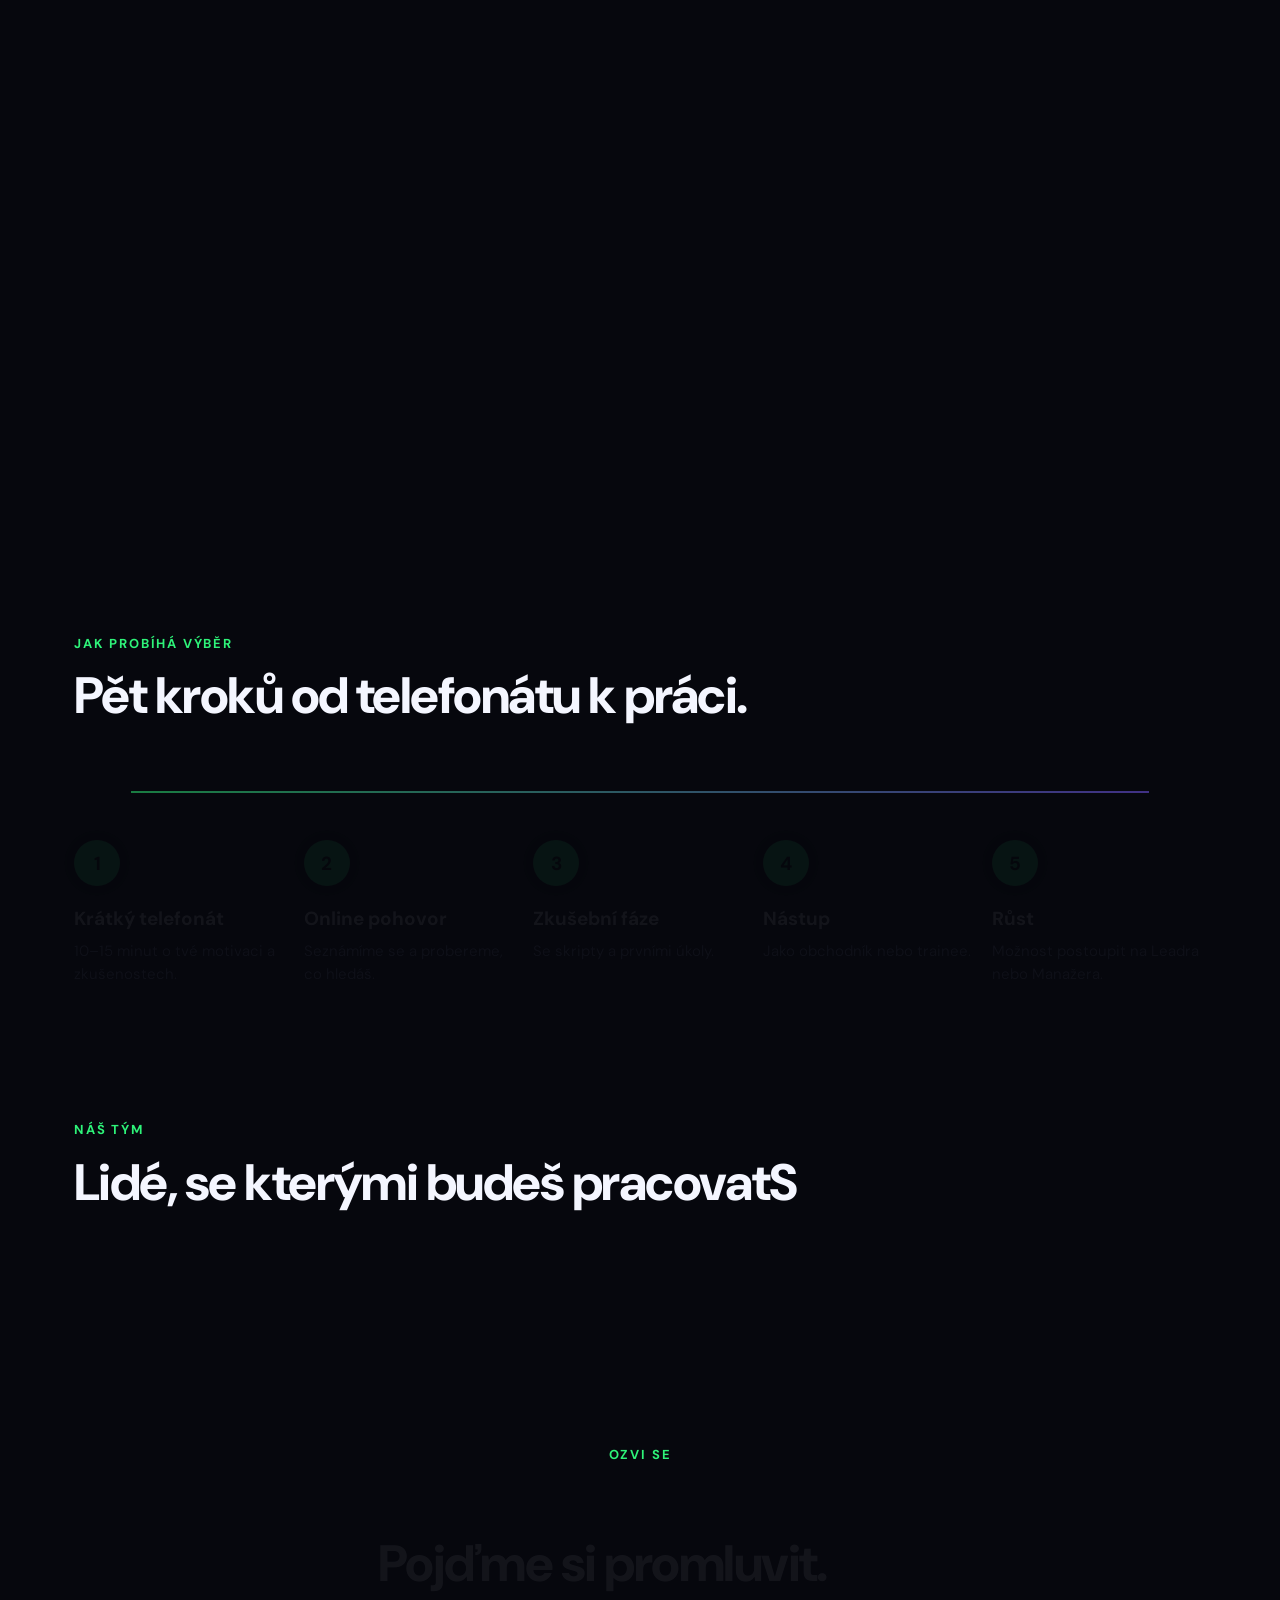
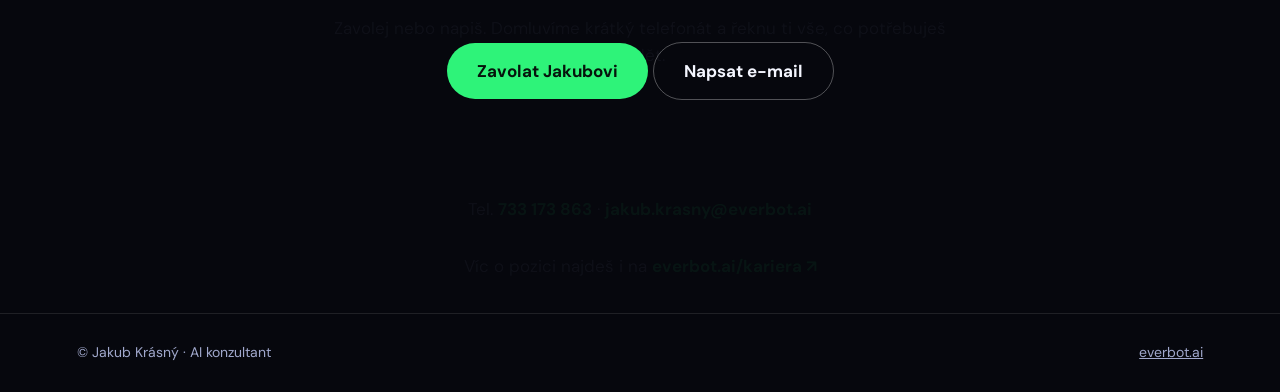
==== commit ffde2b45: "Nábor oddělen od klientské stránky: odebrána záložka Kariéra z horní lišty, stránka nábor skrytá pře" ====
--- a/nabor/index.html
+++ b/nabor/index.html
@@ -1,6 +1,7 @@
 <!doctype html>
 <html lang="cs">
 <head>
+<meta name="robots" content="noindex,nofollow">
 <script>document.documentElement.className="js"+(matchMedia("(prefers-reduced-motion: reduce)").matches?"":" fx");setTimeout(function(){var d=document.documentElement;if(d.classList.contains("fx")&&!d.classList.contains("fx-ok")){d.classList.add("fx-done");var h=document.querySelector(".hero");h&&h.classList.add("nm-on")}},7000)</script>
 <meta charset="utf-8">
 <meta name="viewport" content="width=device-width,initial-scale=1">
@@ -8,14 +9,13 @@
 <meta name="description" content="Staň se AI konzultantem v Everbotu. Provizní odměna, žádné startovní balíčky, trénink a vedení. Ozvi se Jakubovi Krásnému.">
 <link rel="preconnect" href="https://fonts.googleapis.com">
 <link href="https://fonts.googleapis.com/css2?family=DM+Sans:opsz,wght@9..40,400;9..40,500;9..40,700;9..40,800&display=swap" rel="stylesheet">
-<link rel="stylesheet" href="../style.css?v=1792842820">
+<link rel="stylesheet" href="../style.css?v=1792844414">
 </head>
 <body class="career">
 <div class="glow" id="glow"></div>
 <div class="bgorb bg1"></div><div class="bgorb bg2"></div>
 <header class="nav">
   <span class="brand"><span class="logo-pill"><img src="https://cdn.prod.website-files.com/687a7aa5675f8808a9abb066/6a19b7c041368805d1714b89_Group%2015725.svg" alt="Everbot" height="40"></span></span>
-  <nav class="tabs" aria-label="Sekce webu"><a href="../">Pro firmy</a><a class="on" href="./">Kariéra</a></nav>
   <a class="btn btn-sm" href="#kontakt">Ozvat se</a>
 </header>
 
@@ -91,9 +91,9 @@
   <a href="https://everbot.ai" target="_blank" rel="noopener">everbot.ai</a>
 </footer>
 <a class="fab" href="#kontakt">Ozvat se</a>
-<script src="../vendor/gsap.min.js?v=1792842820"></script>
-<script src="../vendor/ScrollTrigger.min.js?v=1792842820"></script>
-<script src="../fx.js?v=1792842820"></script>
-<script src="../main.js?v=1792842820"></script>
+<script src="../vendor/gsap.min.js?v=1792844414"></script>
+<script src="../vendor/ScrollTrigger.min.js?v=1792844414"></script>
+<script src="../fx.js?v=1792844414"></script>
+<script src="../main.js?v=1792844414"></script>
 </body>
 </html>
--- a/style.css
+++ b/style.css
@@ -483,3 +483,4 @@
 body.fab-off .fab{opacity:0;transform:translateY(24px);pointer-events:none}
 .career .hero h1{font-size:clamp(40px,11.2vw,56px)}
 }
+.nav .brand{margin-right:auto}
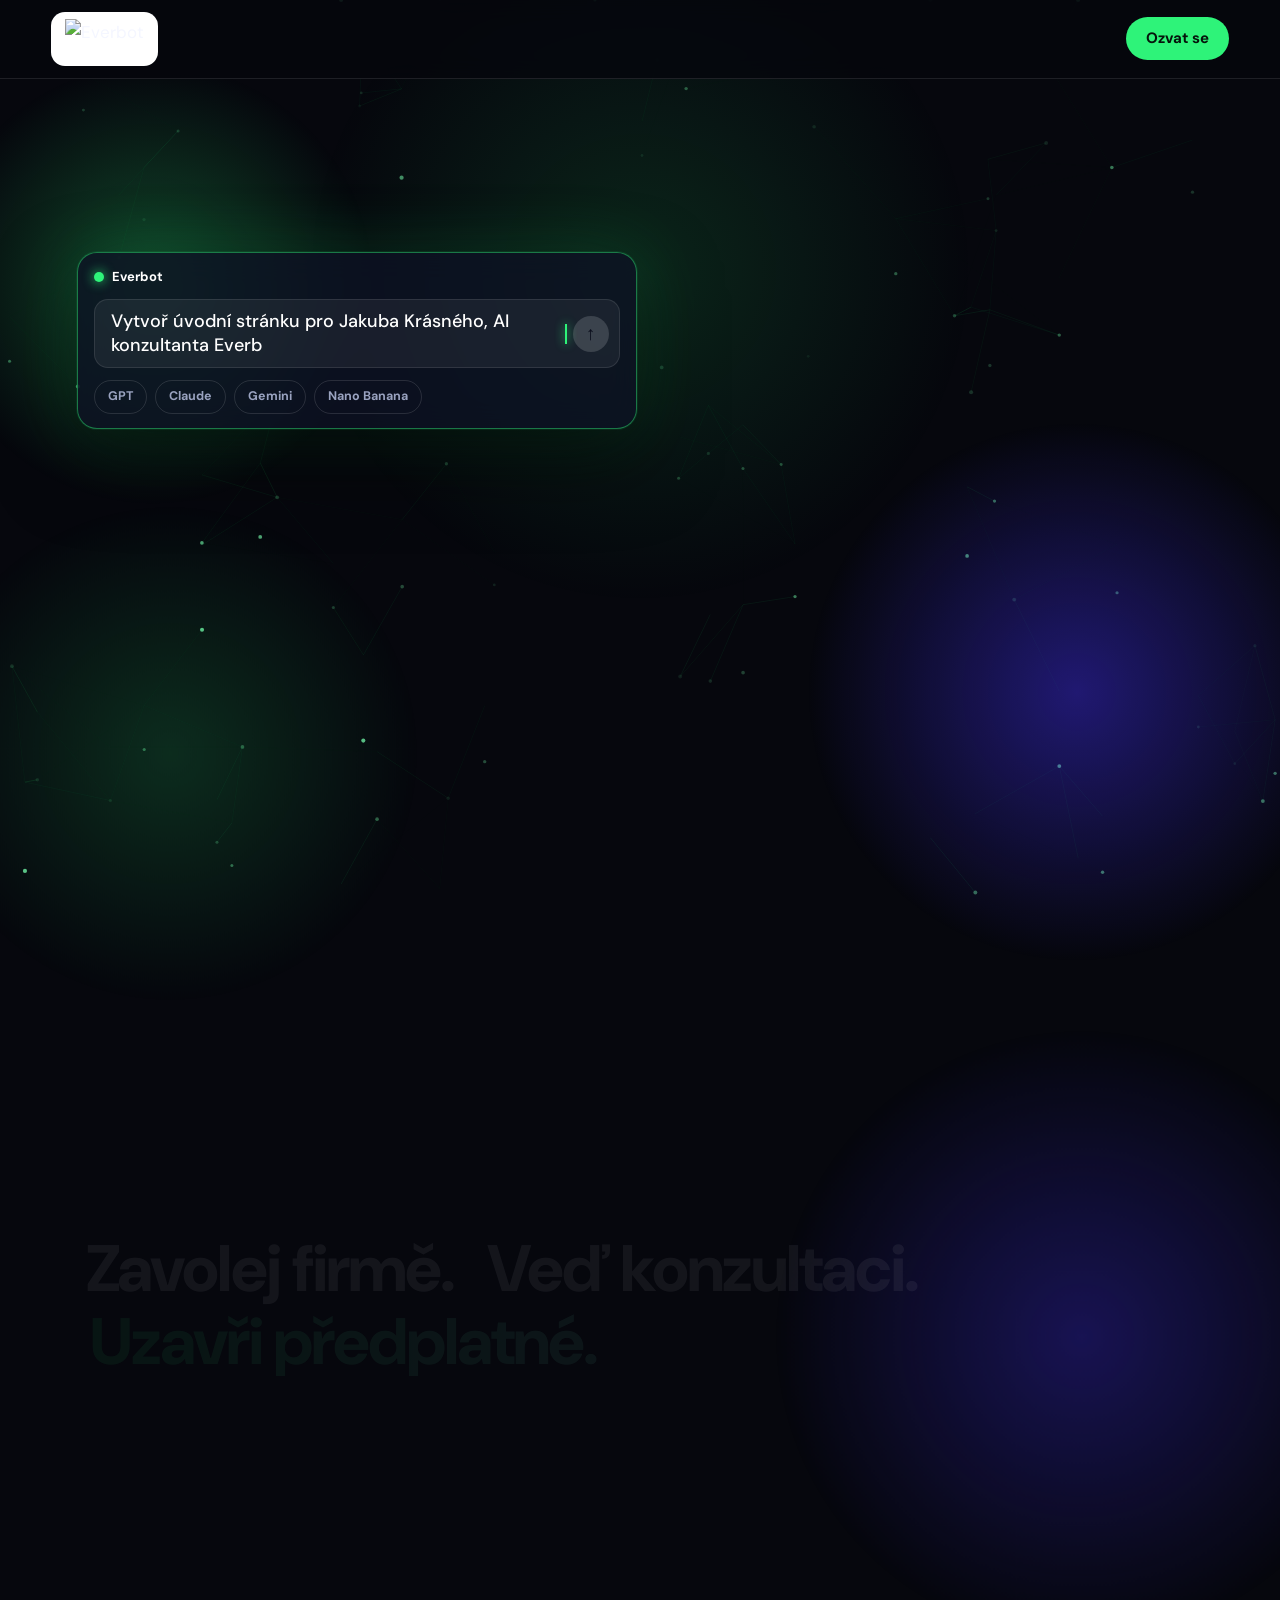
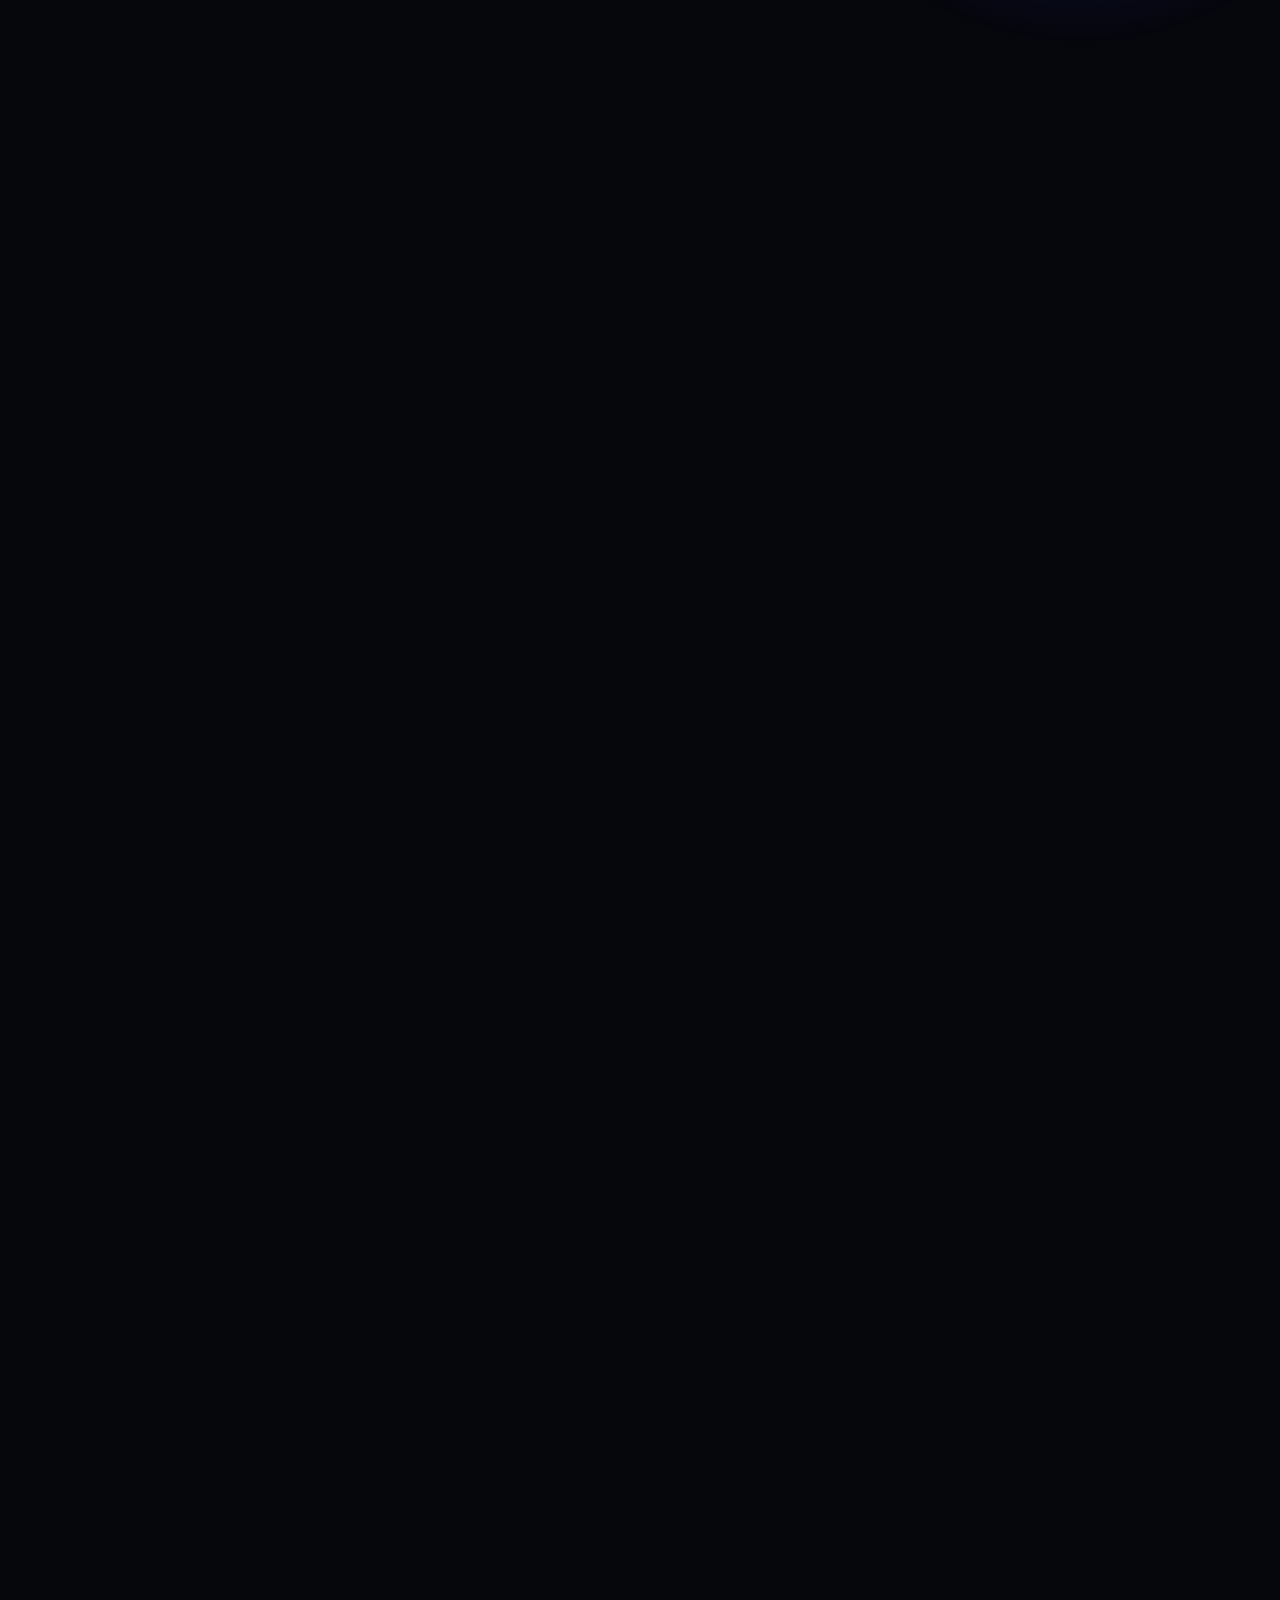
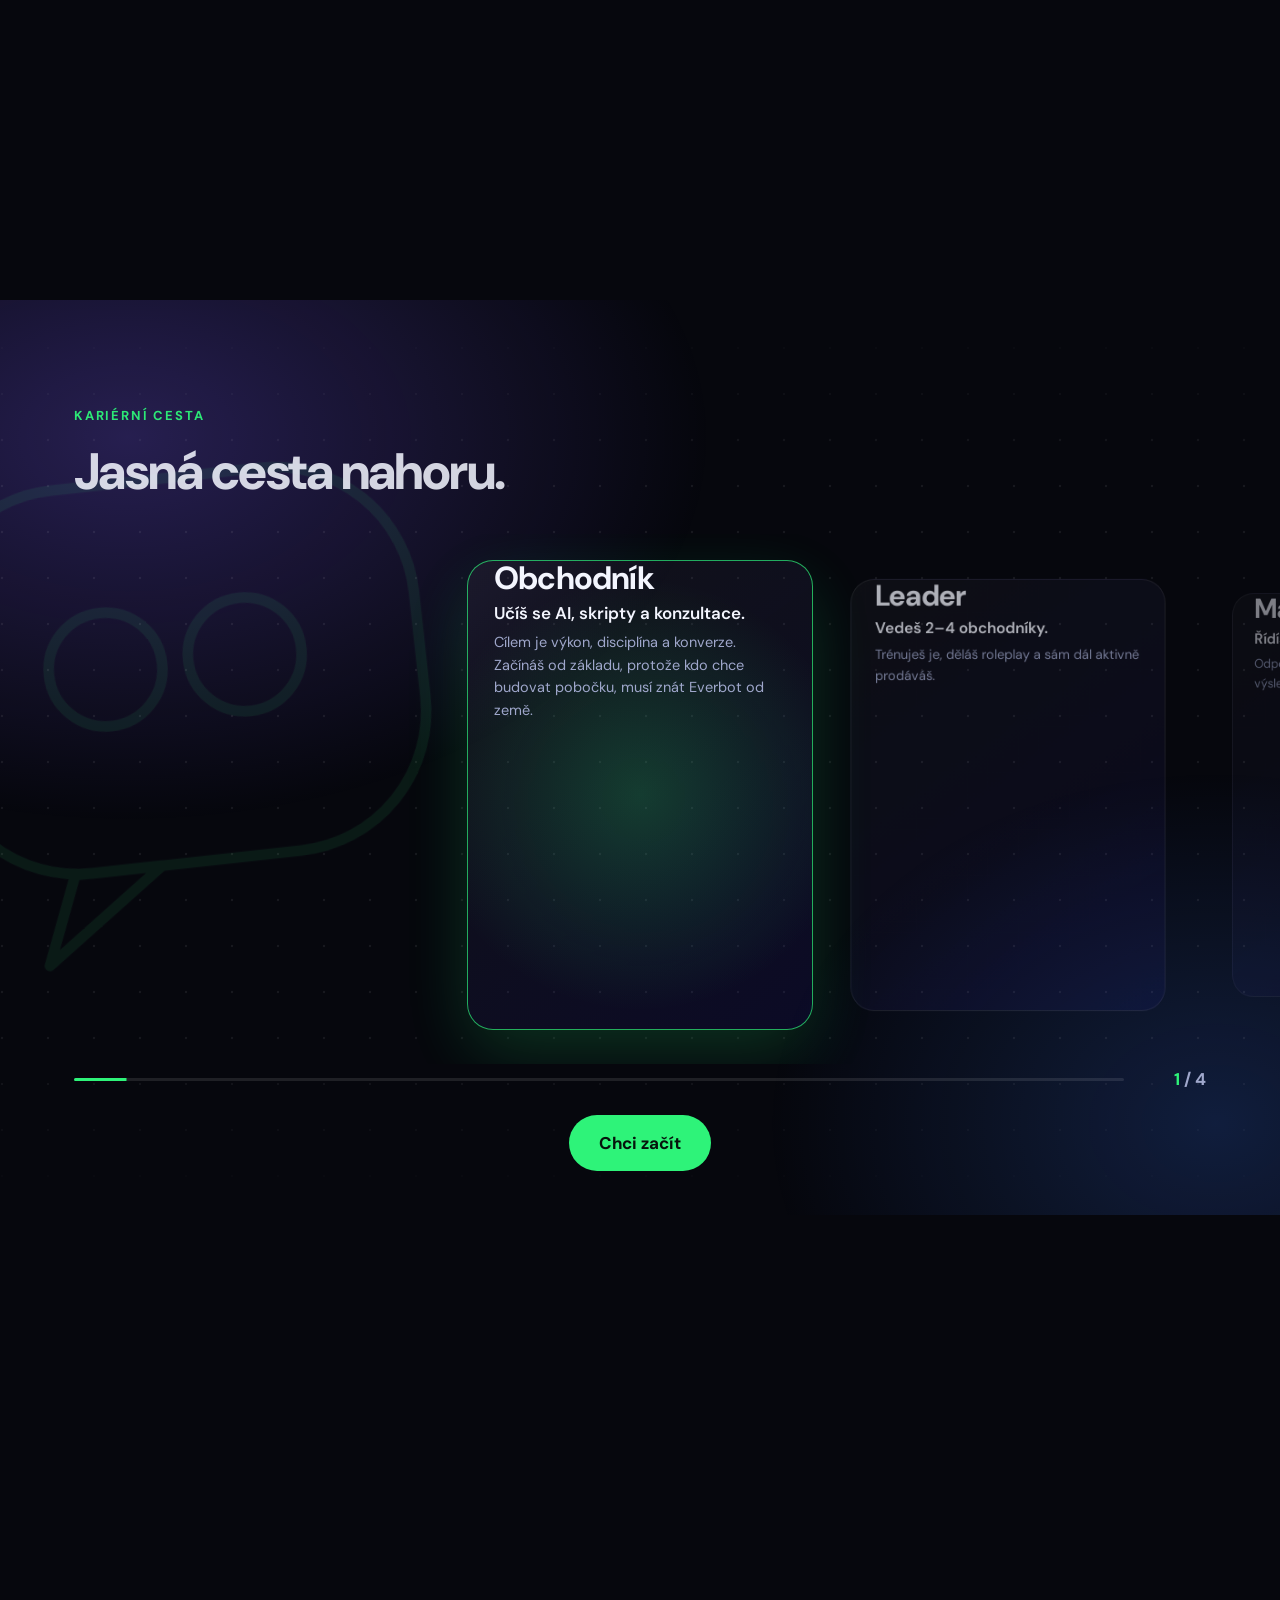
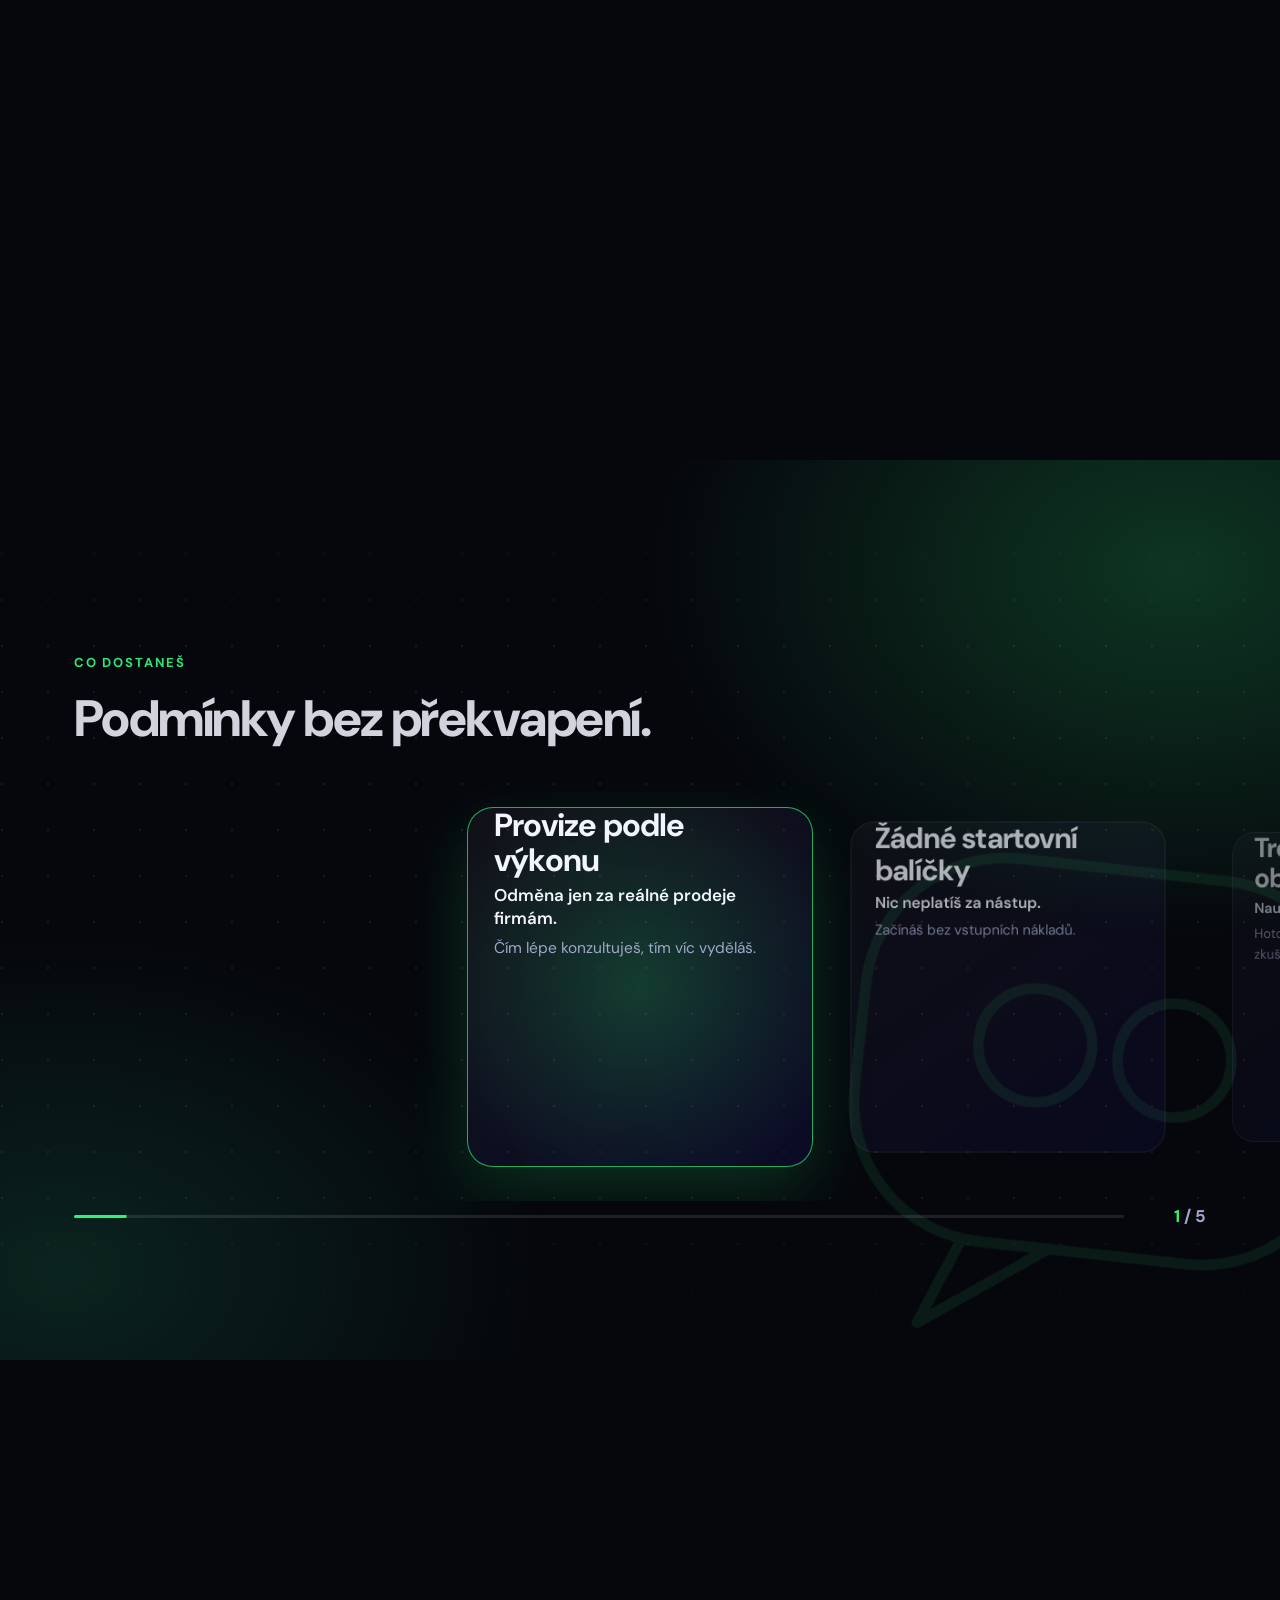
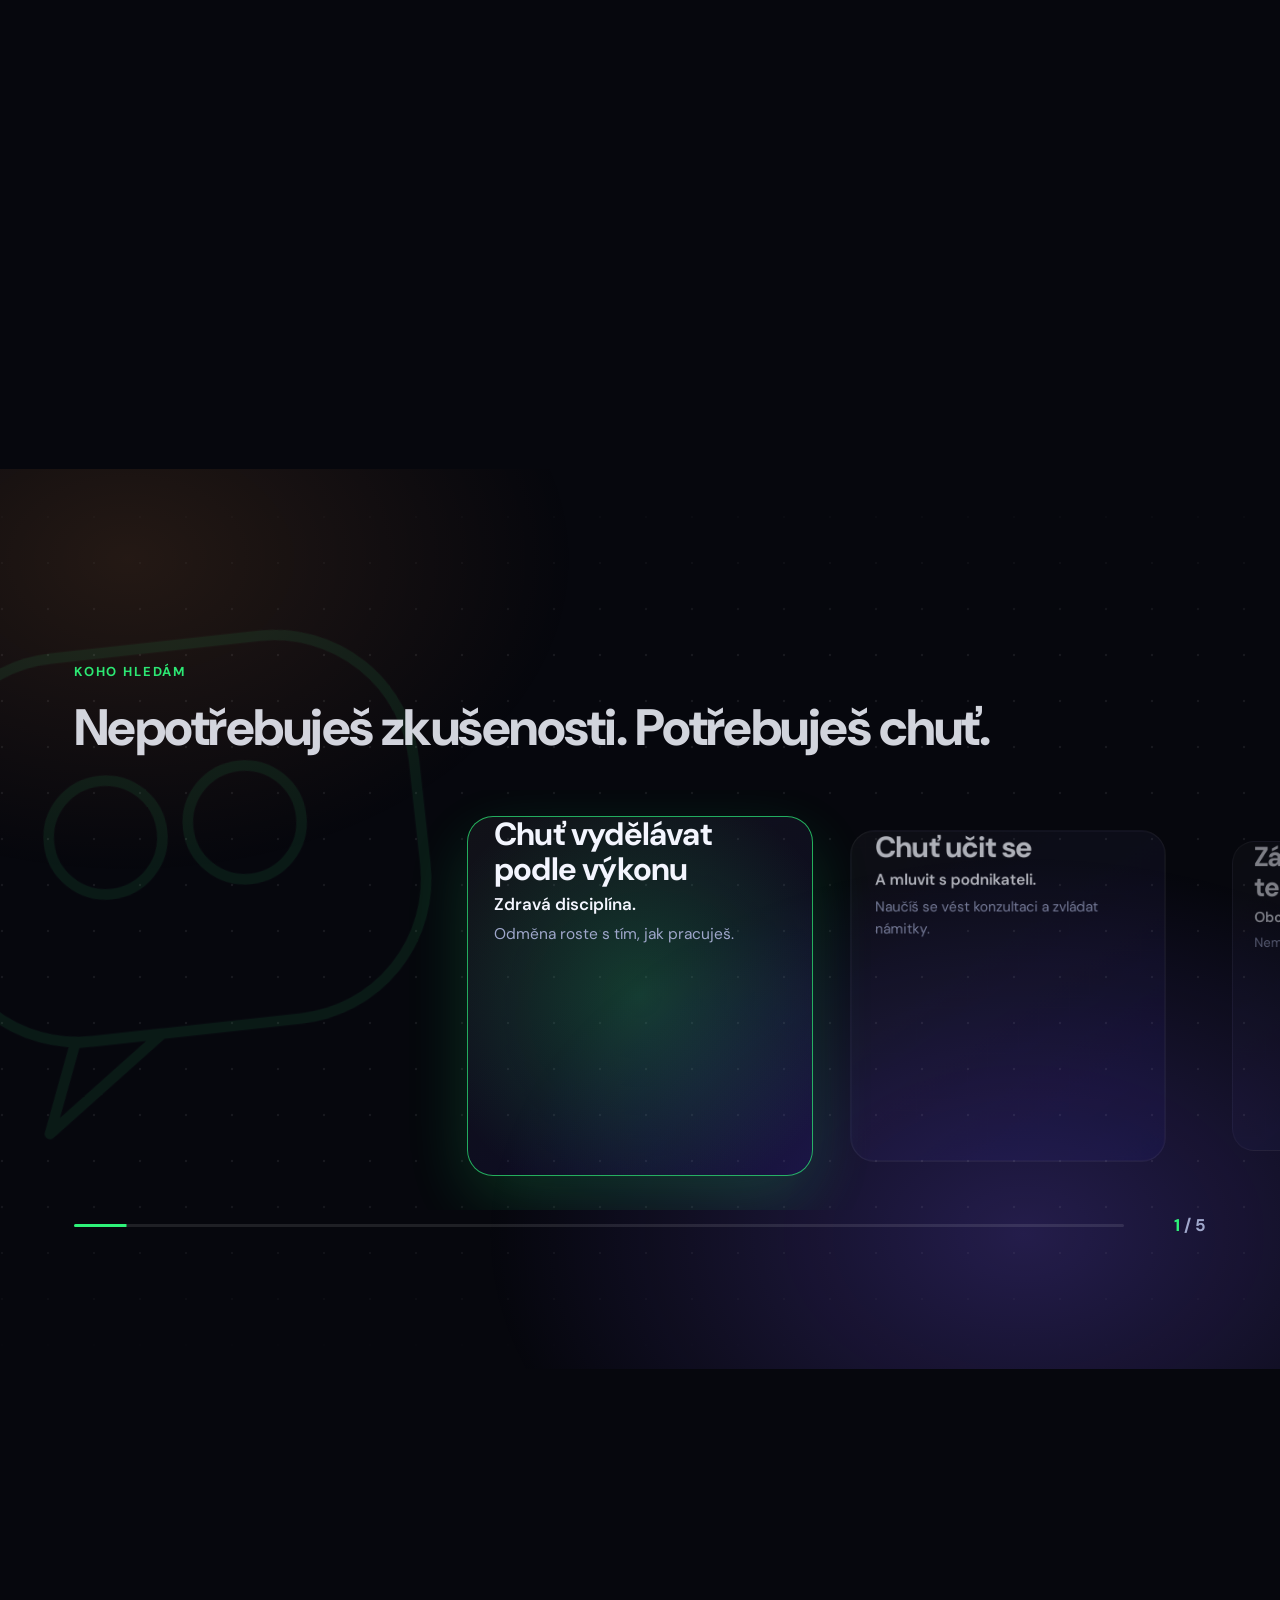
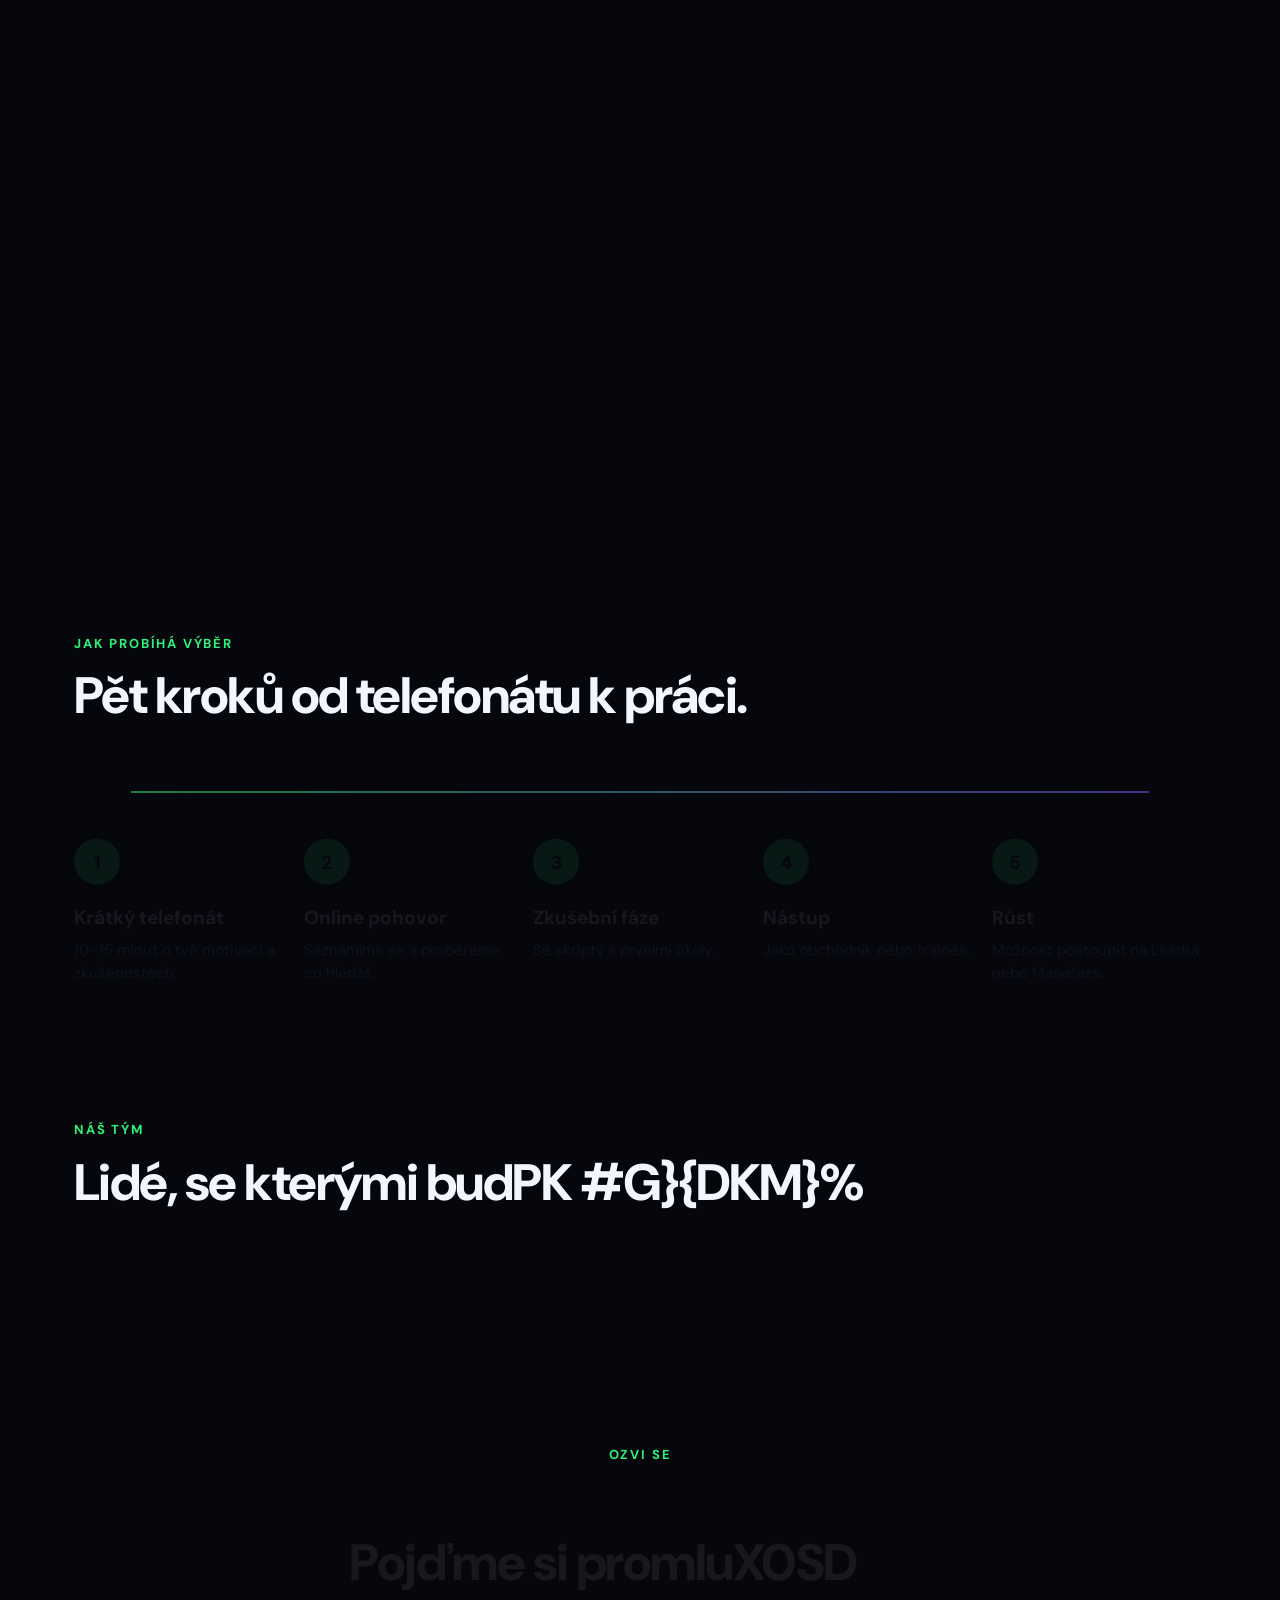
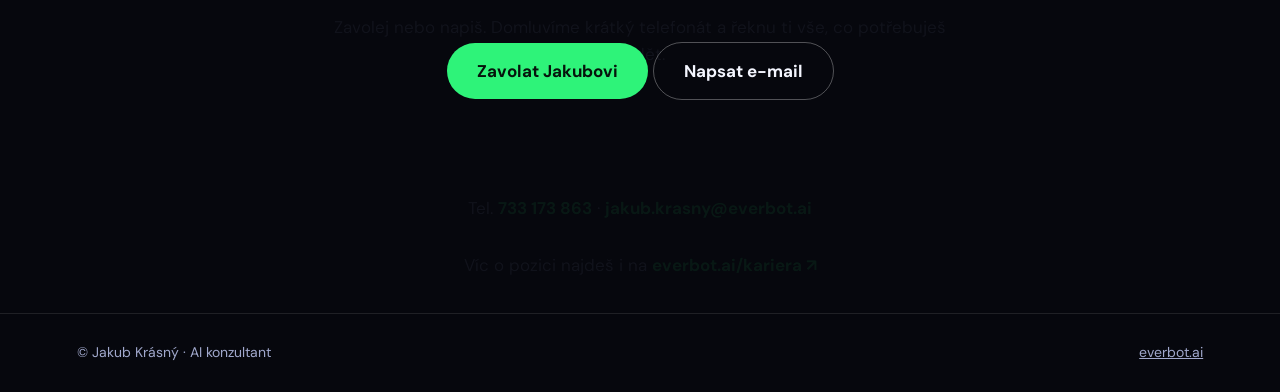
==== commit eb240f09: "Rezervační formulář: výchozí česká předvolba +420 Co-Authored-By: Claude Sonnet 5.5 <noreply@anthrop" ====
--- a/nabor/index.html
+++ b/nabor/index.html
@@ -9,7 +9,7 @@
 <meta name="description" content="Staň se AI konzultantem v Everbotu. Provizní odměna, žádné startovní balíčky, trénink a vedení. Ozvi se Jakubovi Krásnému.">
 <link rel="preconnect" href="https://fonts.googleapis.com">
 <link href="https://fonts.googleapis.com/css2?family=DM+Sans:opsz,wght@9..40,400;9..40,500;9..40,700;9..40,800&display=swap" rel="stylesheet">
-<link rel="stylesheet" href="../style.css?v=1792844414">
+<link rel="stylesheet" href="../style.css?v=1792844938">
 </head>
 <body class="career">
 <div class="glow" id="glow"></div>
@@ -91,9 +91,9 @@
   <a href="https://everbot.ai" target="_blank" rel="noopener">everbot.ai</a>
 </footer>
 <a class="fab" href="#kontakt">Ozvat se</a>
-<script src="../vendor/gsap.min.js?v=1792844414"></script>
-<script src="../vendor/ScrollTrigger.min.js?v=1792844414"></script>
-<script src="../fx.js?v=1792844414"></script>
-<script src="../main.js?v=1792844414"></script>
+<script src="../vendor/gsap.min.js?v=1792844938"></script>
+<script src="../vendor/ScrollTrigger.min.js?v=1792844938"></script>
+<script src="../fx.js?v=1792844938"></script>
+<script src="../main.js?v=1792844938"></script>
 </body>
 </html>
